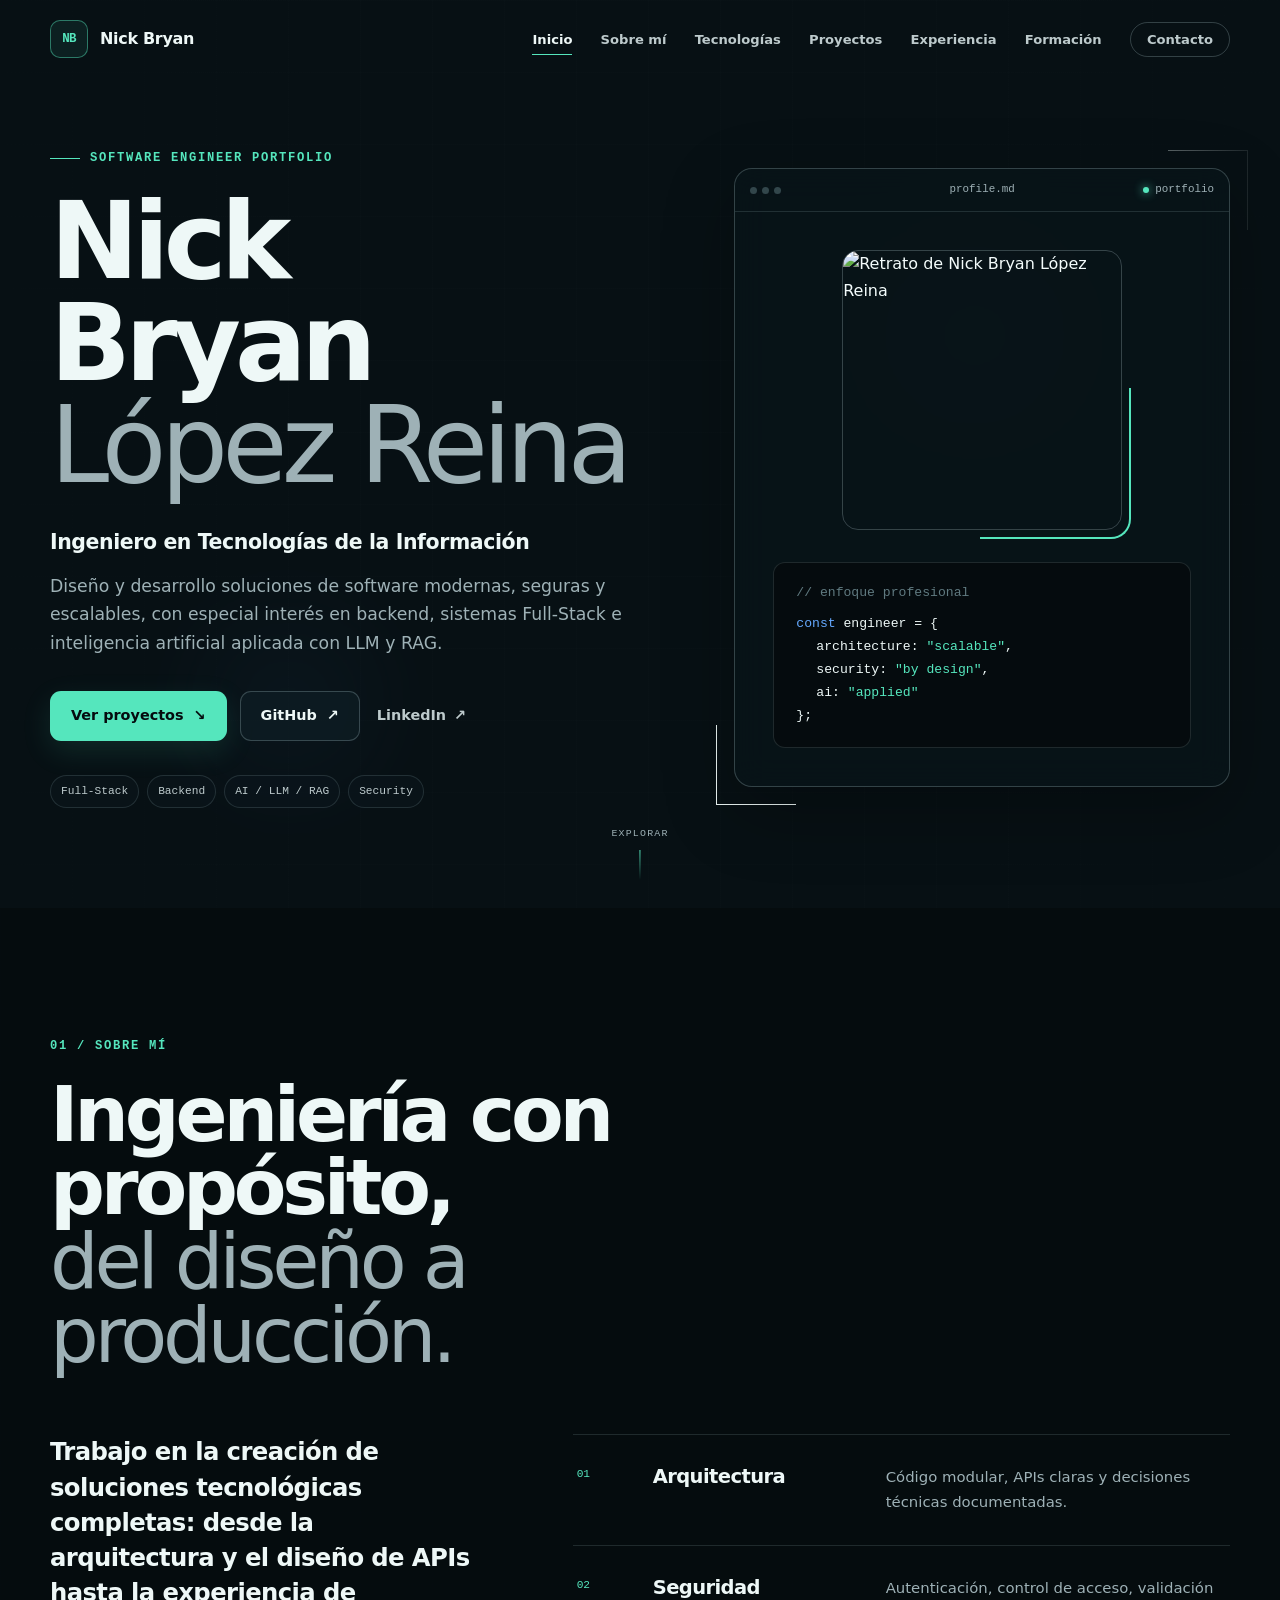
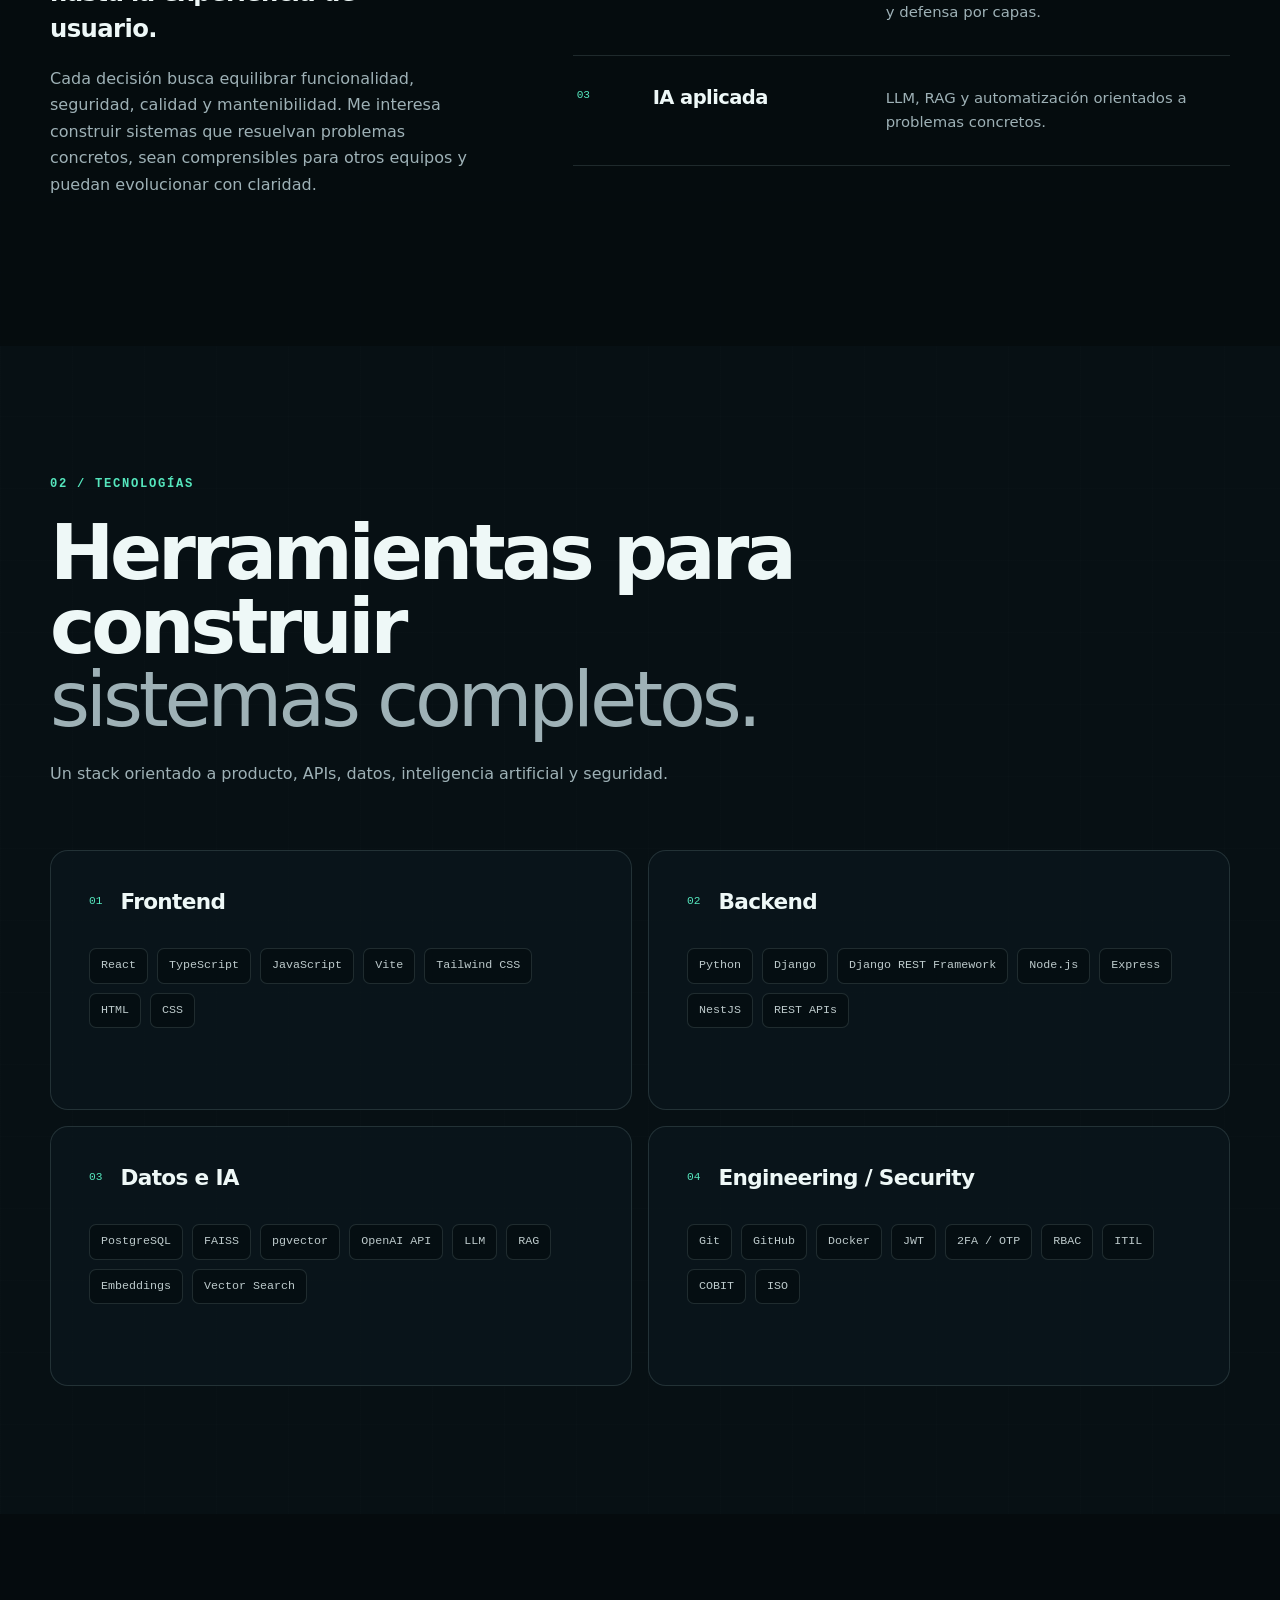
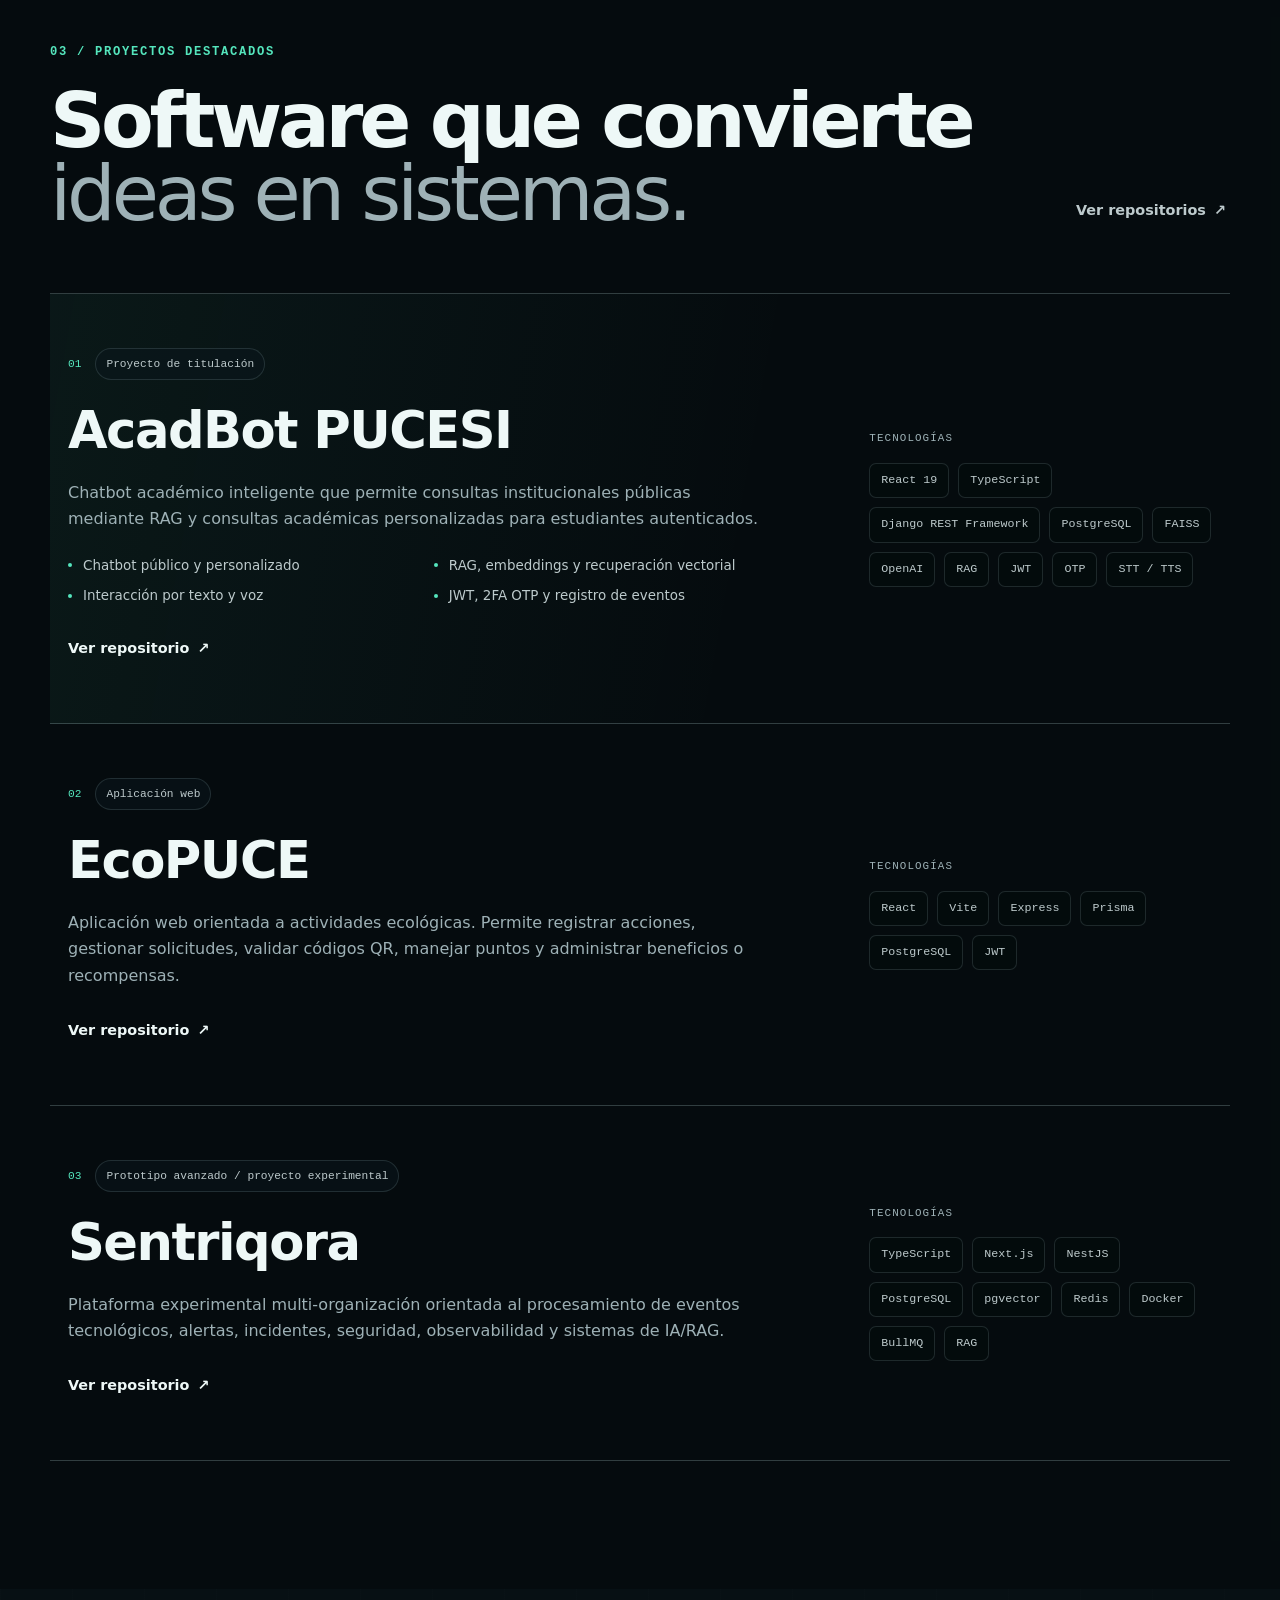
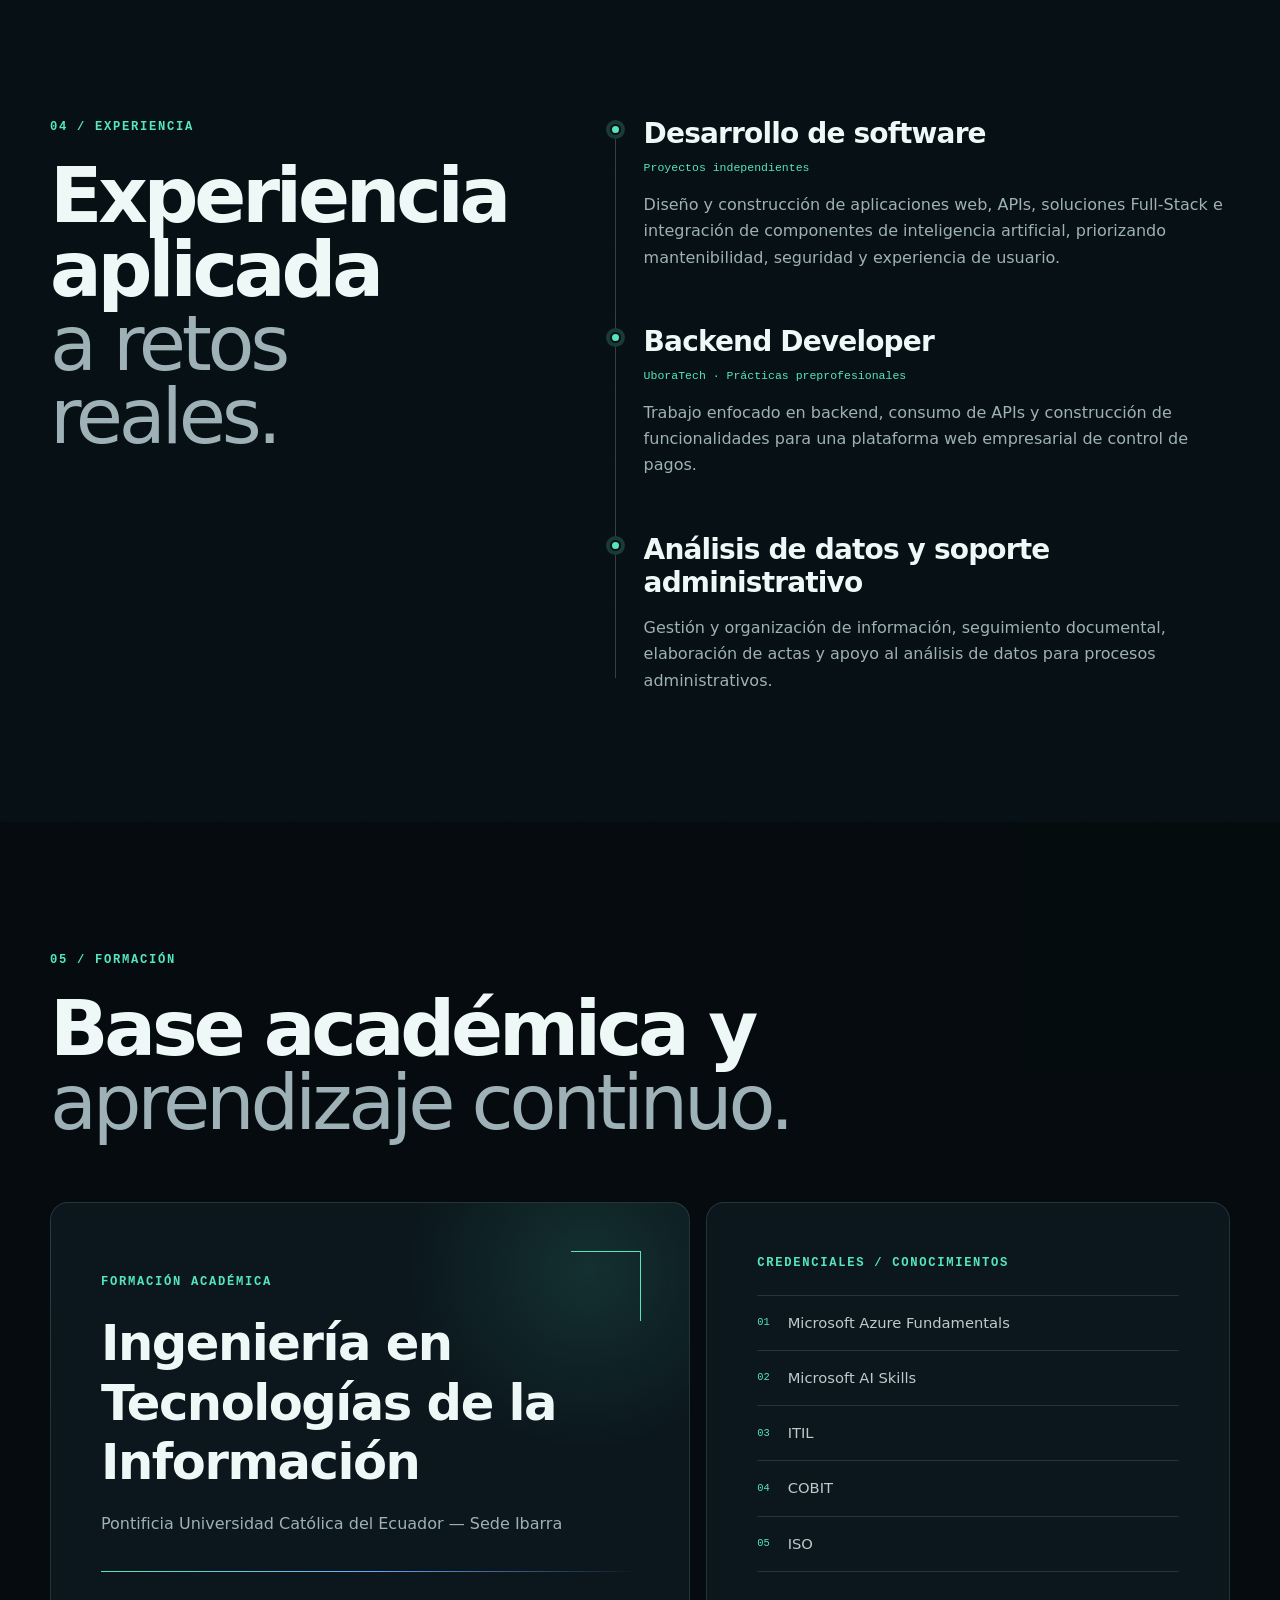
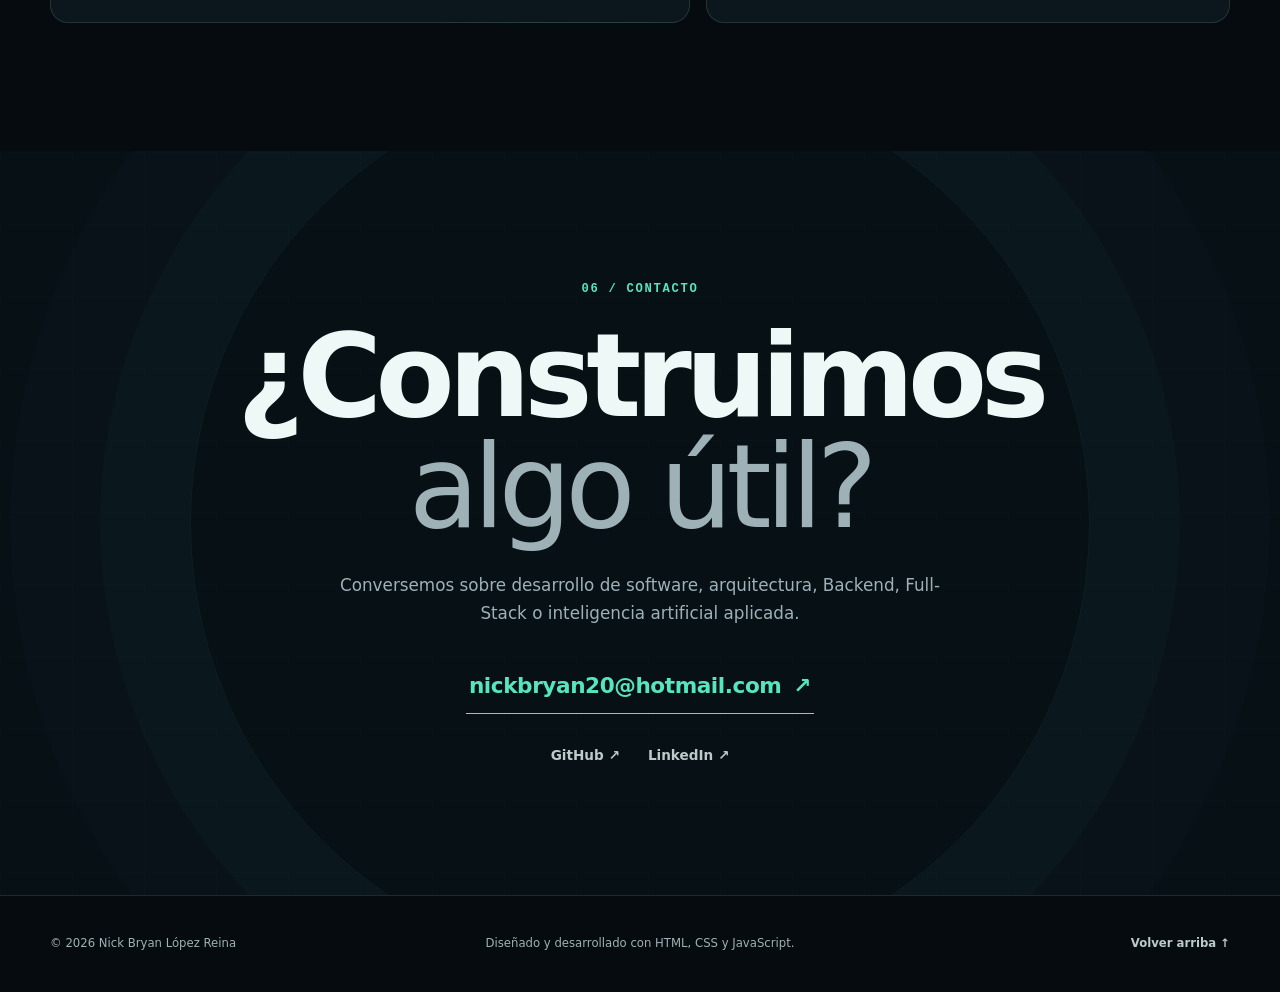
==== index.html @ c2ffba0f "Build professional portfolio" ====
<!doctype html>
<html lang="es" class="no-js">
  <head>
    <meta charset="UTF-8">
    <meta name="viewport" content="width=device-width, initial-scale=1.0">

    <title>Nick Bryan López Reina | Ingeniero en Tecnologías de la Información</title>
    <meta name="description" content="Portafolio de Nick Bryan López Reina, ingeniero en Tecnologías de la Información especializado en desarrollo de software Backend y Full-Stack, inteligencia artificial, LLM y RAG.">
    <meta name="author" content="Nick Bryan López Reina">
    <meta name="robots" content="index, follow">
    <meta name="theme-color" content="#071014">
    <link rel="canonical" href="https://nickbryan20.github.io/">
    <link rel="icon" href="favicon.svg" type="image/svg+xml">

    <meta property="og:title" content="Nick Bryan López Reina | Ingeniero en Tecnologías de la Información">
    <meta property="og:description" content="Software moderno, seguro y escalable: Backend, Full-Stack e inteligencia artificial aplicada con LLM y RAG.">
    <meta property="og:type" content="profile">
    <meta property="og:url" content="https://nickbryan20.github.io/">
    <meta property="og:image" content="https://avatars.githubusercontent.com/u/84531054?v=4">
    <meta property="og:image:alt" content="Retrato de Nick Bryan López Reina">
    <meta property="og:locale" content="es_EC">

    <meta name="twitter:card" content="summary">
    <meta name="twitter:title" content="Nick Bryan López Reina | Ingeniero en TI">
    <meta name="twitter:description" content="Backend, Full-Stack e inteligencia artificial aplicada con LLM y RAG.">
    <meta name="twitter:image" content="https://avatars.githubusercontent.com/u/84531054?v=4">
    <meta name="twitter:image:alt" content="Retrato de Nick Bryan López Reina">

    <script type="application/ld+json">
      {
        "@context": "https://schema.org",
        "@graph": [
          {
            "@type": "ProfilePage",
            "@id": "https://nickbryan20.github.io/#profilepage",
            "url": "https://nickbryan20.github.io/",
            "name": "Nick Bryan López Reina | Ingeniero en Tecnologías de la Información",
            "mainEntity": { "@id": "https://nickbryan20.github.io/#person" }
          },
          {
            "@type": "Person",
            "@id": "https://nickbryan20.github.io/#person",
            "name": "Nick Bryan López Reina",
            "jobTitle": "Ingeniero en Tecnologías de la Información",
            "url": "https://nickbryan20.github.io/",
            "image": "https://avatars.githubusercontent.com/u/84531054?v=4",
            "email": "mailto:nickbryan20@hotmail.com",
            "sameAs": [
              "https://github.com/NickBryan20",
              "https://www.linkedin.com/in/nick-bryan-lopez-reina/"
            ],
            "knowsAbout": [
              "Software Engineering",
              "Backend Development",
              "Full-Stack Development",
              "Artificial Intelligence",
              "LLM",
              "RAG",
              "Cybersecurity",
              "PostgreSQL",
              "React",
              "TypeScript",
              "Django"
            ]
          }
        ]
      }
    </script>

    <link rel="stylesheet" href="styles.css">
    <script src="script.js" defer></script>
  </head>
  <body>
    <a class="skip-link" href="#contenido">Saltar al contenido</a>

    <header class="site-header" data-header>
      <div class="container nav-shell">
        <a class="brand" href="#inicio" aria-label="Ir al inicio">
          <span class="brand-mark" aria-hidden="true">NB</span>
          <span class="brand-name">Nick Bryan</span>
        </a>

        <button class="nav-toggle" type="button" aria-expanded="false" aria-controls="primary-nav" aria-label="Abrir menú de navegación">
          <span></span>
          <span></span>
          <span></span>
        </button>

        <nav id="primary-nav" class="primary-nav" aria-label="Navegación principal">
          <ul>
            <li><a href="#inicio">Inicio</a></li>
            <li><a href="#sobre-mi">Sobre mí</a></li>
            <li><a href="#tecnologias">Tecnologías</a></li>
            <li><a href="#proyectos">Proyectos</a></li>
            <li><a href="#experiencia">Experiencia</a></li>
            <li><a href="#formacion">Formación</a></li>
            <li><a class="nav-cta" href="#contacto">Contacto</a></li>
          </ul>
        </nav>
      </div>
    </header>

    <main id="contenido">
      <section id="inicio" class="hero section" aria-labelledby="hero-title">
        <div class="hero-glow hero-glow-one" aria-hidden="true"></div>
        <div class="hero-glow hero-glow-two" aria-hidden="true"></div>

        <div class="container hero-grid">
          <div class="hero-copy reveal">
            <p class="eyebrow"><span></span> Software Engineer Portfolio</p>
            <h1 id="hero-title">Nick Bryan<br><span>López Reina</span></h1>
            <p class="hero-role">Ingeniero en Tecnologías de la Información</p>
            <p class="hero-summary">Diseño y desarrollo soluciones de software modernas, seguras y escalables, con especial interés en backend, sistemas Full-Stack e inteligencia artificial aplicada con LLM y RAG.</p>

            <div class="hero-actions" aria-label="Enlaces principales">
              <a class="button button-primary" href="#proyectos">Ver proyectos <span aria-hidden="true">↘</span></a>
              <a class="button button-secondary" href="https://github.com/NickBryan20" target="_blank" rel="noopener noreferrer">GitHub <span aria-hidden="true">↗</span></a>
              <a class="text-link" href="https://www.linkedin.com/in/nick-bryan-lopez-reina/" target="_blank" rel="noopener noreferrer">LinkedIn <span aria-hidden="true">↗</span></a>
            </div>

            <ul class="specialty-list" aria-label="Especialidades">
              <li>Full-Stack</li>
              <li>Backend</li>
              <li>AI / LLM / RAG</li>
              <li>Security</li>
            </ul>
          </div>

          <div class="profile-visual reveal" data-delay="1">
            <div class="profile-card">
              <div class="card-bar">
                <span class="window-dots" aria-hidden="true"><i></i><i></i><i></i></span>
                <span>profile.md</span>
                <span class="card-status"><i aria-hidden="true"></i> portfolio</span>
              </div>
              <div class="profile-card-body">
                <div class="avatar-frame">
                  <img src="https://avatars.githubusercontent.com/u/84531054?v=4" width="280" height="280" alt="Retrato de Nick Bryan López Reina" fetchpriority="high">
                  <span class="avatar-accent" aria-hidden="true"></span>
                </div>
                <div class="profile-meta">
                  <p class="code-comment">// enfoque profesional</p>
                  <p><span class="code-key">const</span> engineer = {</p>
                  <p class="code-indent">architecture: <span class="code-value">"scalable"</span>,</p>
                  <p class="code-indent">security: <span class="code-value">"by design"</span>,</p>
                  <p class="code-indent">ai: <span class="code-value">"applied"</span></p>
                  <p>};</p>
                </div>
              </div>
            </div>
          </div>
        </div>

        <a class="scroll-cue" href="#sobre-mi" aria-label="Continuar a la sección Sobre mí">
          <span>Explorar</span>
          <i aria-hidden="true"></i>
        </a>
      </section>

      <section id="sobre-mi" class="section about" aria-labelledby="about-title">
        <div class="container">
          <div class="section-heading reveal">
            <p class="section-index">01 / Sobre mí</p>
            <h2 id="about-title">Ingeniería con propósito,<br><span>del diseño a producción.</span></h2>
          </div>

          <div class="about-layout">
            <div class="about-copy reveal">
              <p class="lead">Trabajo en la creación de soluciones tecnológicas completas: desde la arquitectura y el diseño de APIs hasta la experiencia de usuario.</p>
              <p>Cada decisión busca equilibrar funcionalidad, seguridad, calidad y mantenibilidad. Me interesa construir sistemas que resuelvan problemas concretos, sean comprensibles para otros equipos y puedan evolucionar con claridad.</p>
            </div>

            <div class="principles" aria-label="Principios de trabajo">
              <article class="principle-card reveal">
                <span class="principle-number">01</span>
                <h3>Arquitectura</h3>
                <p>Código modular, APIs claras y decisiones técnicas documentadas.</p>
              </article>
              <article class="principle-card reveal" data-delay="1">
                <span class="principle-number">02</span>
                <h3>Seguridad</h3>
                <p>Autenticación, control de acceso, validación y defensa por capas.</p>
              </article>
              <article class="principle-card reveal" data-delay="2">
                <span class="principle-number">03</span>
                <h3>IA aplicada</h3>
                <p>LLM, RAG y automatización orientados a problemas concretos.</p>
              </article>
            </div>
          </div>
        </div>
      </section>

      <section id="tecnologias" class="section technologies" aria-labelledby="technologies-title">
        <div class="container">
          <div class="section-heading reveal">
            <p class="section-index">02 / Tecnologías</p>
            <h2 id="technologies-title">Herramientas para construir<br><span>sistemas completos.</span></h2>
            <p>Un stack orientado a producto, APIs, datos, inteligencia artificial y seguridad.</p>
          </div>

          <div class="stack-grid">
            <article class="stack-card reveal">
              <div class="stack-card-title"><span>01</span><h3>Frontend</h3></div>
              <ul class="tag-list">
                <li>React</li><li>TypeScript</li><li>JavaScript</li><li>Vite</li><li>Tailwind CSS</li><li>HTML</li><li>CSS</li>
              </ul>
            </article>
            <article class="stack-card reveal" data-delay="1">
              <div class="stack-card-title"><span>02</span><h3>Backend</h3></div>
              <ul class="tag-list">
                <li>Python</li><li>Django</li><li>Django REST Framework</li><li>Node.js</li><li>Express</li><li>NestJS</li><li>REST APIs</li>
              </ul>
            </article>
            <article class="stack-card reveal">
              <div class="stack-card-title"><span>03</span><h3>Datos e IA</h3></div>
              <ul class="tag-list">
                <li>PostgreSQL</li><li>FAISS</li><li>pgvector</li><li>OpenAI API</li><li>LLM</li><li>RAG</li><li>Embeddings</li><li>Vector Search</li>
              </ul>
            </article>
            <article class="stack-card reveal" data-delay="1">
              <div class="stack-card-title"><span>04</span><h3>Engineering / Security</h3></div>
              <ul class="tag-list">
                <li>Git</li><li>GitHub</li><li>Docker</li><li>JWT</li><li>2FA / OTP</li><li>RBAC</li><li>ITIL</li><li>COBIT</li><li>ISO</li>
              </ul>
            </article>
          </div>
        </div>
      </section>

      <section id="proyectos" class="section projects" aria-labelledby="projects-title">
        <div class="container">
          <div class="section-heading section-heading-row reveal">
            <div>
              <p class="section-index">03 / Proyectos destacados</p>
              <h2 id="projects-title">Software que convierte<br><span>ideas en sistemas.</span></h2>
            </div>
            <a class="text-link" href="https://github.com/NickBryan20?tab=repositories" target="_blank" rel="noopener noreferrer">Ver repositorios <span aria-hidden="true">↗</span></a>
          </div>

          <div class="project-list">
            <article class="project-card project-featured reveal">
              <div class="project-main">
                <div class="project-topline">
                  <span class="project-number">01</span>
                  <span class="project-kind">Proyecto de titulación</span>
                </div>
                <h3>AcadBot PUCESI</h3>
                <p>Chatbot académico inteligente que permite consultas institucionales públicas mediante RAG y consultas académicas personalizadas para estudiantes autenticados.</p>
                <ul class="feature-list">
                  <li>Chatbot público y personalizado</li>
                  <li>RAG, embeddings y recuperación vectorial</li>
                  <li>Interacción por texto y voz</li>
                  <li>JWT, 2FA OTP y registro de eventos</li>
                </ul>
                <a class="project-link" href="https://github.com/NickBryan20/chatbot-academico-personalizado-para-consultas-estudiantiales" target="_blank" rel="noopener noreferrer" aria-label="Ver repositorio de AcadBot PUCESI">Ver repositorio <span aria-hidden="true">↗</span></a>
              </div>
              <div class="project-tech">
                <p>Tecnologías</p>
                <ul class="tag-list">
                  <li>React 19</li><li>TypeScript</li><li>Django REST Framework</li><li>PostgreSQL</li><li>FAISS</li><li>OpenAI</li><li>RAG</li><li>JWT</li><li>OTP</li><li>STT / TTS</li>
                </ul>
              </div>
            </article>

            <article class="project-card reveal">
              <div class="project-main">
                <div class="project-topline">
                  <span class="project-number">02</span>
                  <span class="project-kind">Aplicación web</span>
                </div>
                <h3>EcoPUCE</h3>
                <p>Aplicación web orientada a actividades ecológicas. Permite registrar acciones, gestionar solicitudes, validar códigos QR, manejar puntos y administrar beneficios o recompensas.</p>
                <a class="project-link" href="https://github.com/NickBryan20/web-action-ecological" target="_blank" rel="noopener noreferrer" aria-label="Ver repositorio de EcoPUCE">Ver repositorio <span aria-hidden="true">↗</span></a>
              </div>
              <div class="project-tech">
                <p>Tecnologías</p>
                <ul class="tag-list">
                  <li>React</li><li>Vite</li><li>Express</li><li>Prisma</li><li>PostgreSQL</li><li>JWT</li>
                </ul>
              </div>
            </article>

            <article class="project-card reveal">
              <div class="project-main">
                <div class="project-topline">
                  <span class="project-number">03</span>
                  <span class="project-kind">Prototipo avanzado / proyecto experimental</span>
                </div>
                <h3>Sentriqora</h3>
                <p>Plataforma experimental multi-organización orientada al procesamiento de eventos tecnológicos, alertas, incidentes, seguridad, observabilidad y sistemas de IA/RAG.</p>
                <a class="project-link" href="https://github.com/NickBryan20/Sentriqora" target="_blank" rel="noopener noreferrer" aria-label="Ver repositorio de Sentriqora">Ver repositorio <span aria-hidden="true">↗</span></a>
              </div>
              <div class="project-tech">
                <p>Tecnologías</p>
                <ul class="tag-list">
                  <li>TypeScript</li><li>Next.js</li><li>NestJS</li><li>PostgreSQL</li><li>pgvector</li><li>Redis</li><li>Docker</li><li>BullMQ</li><li>RAG</li>
                </ul>
              </div>
            </article>
          </div>
        </div>
      </section>

      <section id="experiencia" class="section experience" aria-labelledby="experience-title">
        <div class="container experience-layout">
          <div class="section-heading reveal">
            <p class="section-index">04 / Experiencia</p>
            <h2 id="experience-title">Experiencia aplicada<br><span>a retos reales.</span></h2>
          </div>

          <div class="timeline">
            <article class="timeline-item reveal">
              <div class="timeline-marker" aria-hidden="true"></div>
              <div class="timeline-heading">
                <div>
                  <h3>Desarrollo de software</h3>
                  <p>Proyectos independientes</p>
                </div>
              </div>
              <p>Diseño y construcción de aplicaciones web, APIs, soluciones Full-Stack e integración de componentes de inteligencia artificial, priorizando mantenibilidad, seguridad y experiencia de usuario.</p>
            </article>

            <article class="timeline-item reveal">
              <div class="timeline-marker" aria-hidden="true"></div>
              <div class="timeline-heading">
                <div>
                  <h3>Backend Developer</h3>
                  <p>UboraTech · Prácticas preprofesionales</p>
                </div>
              </div>
              <p>Trabajo enfocado en backend, consumo de APIs y construcción de funcionalidades para una plataforma web empresarial de control de pagos.</p>
            </article>

            <article class="timeline-item reveal">
              <div class="timeline-marker" aria-hidden="true"></div>
              <div class="timeline-heading">
                <div>
                  <h3>Análisis de datos y soporte administrativo</h3>
                </div>
              </div>
              <p>Gestión y organización de información, seguimiento documental, elaboración de actas y apoyo al análisis de datos para procesos administrativos.</p>
            </article>
          </div>
        </div>
      </section>

      <section id="formacion" class="section education" aria-labelledby="education-title">
        <div class="container">
          <div class="section-heading reveal">
            <p class="section-index">05 / Formación</p>
            <h2 id="education-title">Base académica y<br><span>aprendizaje continuo.</span></h2>
          </div>

          <div class="education-grid">
            <article class="degree-card reveal">
              <p class="card-label">Formación académica</p>
              <h3>Ingeniería en Tecnologías de la Información</h3>
              <p>Pontificia Universidad Católica del Ecuador — Sede Ibarra</p>
              <span class="degree-line" aria-hidden="true"></span>
            </article>

            <article class="credentials-card reveal" data-delay="1">
              <p class="card-label">Credenciales / Conocimientos</p>
              <ul>
                <li><span>01</span> Microsoft Azure Fundamentals</li>
                <li><span>02</span> Microsoft AI Skills</li>
                <li><span>03</span> ITIL</li>
                <li><span>04</span> COBIT</li>
                <li><span>05</span> ISO</li>
              </ul>
            </article>
          </div>
        </div>
      </section>

      <section id="contacto" class="section contact" aria-labelledby="contact-title">
        <div class="container contact-inner reveal">
          <p class="section-index">06 / Contacto</p>
          <h2 id="contact-title">¿Construimos<br><span>algo útil?</span></h2>
          <p>Conversemos sobre desarrollo de software, arquitectura, Backend, Full-Stack o inteligencia artificial aplicada.</p>
          <a class="contact-email" href="mailto:nickbryan20@hotmail.com">nickbryan20@hotmail.com <span aria-hidden="true">↗</span></a>
          <div class="contact-links">
            <a href="https://github.com/NickBryan20" target="_blank" rel="noopener noreferrer">GitHub <span aria-hidden="true">↗</span></a>
            <a href="https://www.linkedin.com/in/nick-bryan-lopez-reina/" target="_blank" rel="noopener noreferrer">LinkedIn <span aria-hidden="true">↗</span></a>
          </div>
        </div>
      </section>
    </main>

    <footer class="site-footer">
      <div class="container footer-inner">
        <p>© <span data-year>2026</span> Nick Bryan López Reina</p>
        <p>Diseñado y desarrollado con HTML, CSS y JavaScript.</p>
        <a href="#inicio">Volver arriba <span aria-hidden="true">↑</span></a>
      </div>
    </footer>
  </body>
</html>
---- styles.css ----
:root {
  color-scheme: dark;
  --bg: #071014;
  --bg-deep: #050b0e;
  --surface: #0b171d;
  --surface-raised: #0f1e25;
  --surface-soft: #102229;
  --text: #eef8f7;
  --muted: #9eb1b6;
  --muted-strong: #bdcacc;
  --line: rgba(190, 222, 224, 0.14);
  --line-strong: rgba(190, 222, 224, 0.24);
  --accent: #55e6bd;
  --accent-dark: #183c35;
  --blue: #65a9ff;
  --header-height: 78px;
  --radius: 18px;
  --radius-sm: 11px;
  --container: 1180px;
  --shadow: 0 24px 70px rgba(0, 0, 0, 0.28);
  --font-sans: Inter, ui-sans-serif, system-ui, -apple-system, BlinkMacSystemFont, "Segoe UI", sans-serif;
  --font-mono: "SFMono-Regular", Consolas, "Liberation Mono", monospace;
}

*,
*::before,
*::after {
  box-sizing: border-box;
}

html {
  scroll-behavior: smooth;
  scroll-padding-top: calc(var(--header-height) + 20px);
}

body {
  margin: 0;
  min-width: 320px;
  overflow-x: hidden;
  background:
    linear-gradient(rgba(7, 16, 20, 0.94), rgba(7, 16, 20, 0.94)),
    linear-gradient(90deg, var(--line) 1px, transparent 1px),
    linear-gradient(var(--line) 1px, transparent 1px);
  background-color: var(--bg);
  background-size: auto, 72px 72px, 72px 72px;
  color: var(--text);
  font-family: var(--font-sans);
  font-size: 16px;
  line-height: 1.65;
  -webkit-font-smoothing: antialiased;
}

body.nav-open {
  overflow: hidden;
}

img {
  display: block;
  max-width: 100%;
}

a {
  color: inherit;
  text-decoration: none;
}

button,
a {
  -webkit-tap-highlight-color: transparent;
}

button {
  font: inherit;
}

:focus-visible {
  outline: 3px solid var(--accent);
  outline-offset: 4px;
}

::selection {
  background: var(--accent);
  color: var(--bg-deep);
}

.skip-link {
  position: fixed;
  z-index: 1000;
  top: 14px;
  left: 14px;
  padding: 0.7rem 1rem;
  transform: translateY(-160%);
  border-radius: 8px;
  background: var(--accent);
  color: var(--bg-deep);
  font-weight: 800;
  transition: transform 180ms ease;
}

.skip-link:focus {
  transform: translateY(0);
}

.container {
  width: min(calc(100% - 48px), var(--container));
  margin-inline: auto;
}

.section {
  position: relative;
  padding: 128px 0;
}

.site-header {
  position: fixed;
  z-index: 100;
  inset: 0 0 auto;
  height: var(--header-height);
  border-bottom: 1px solid transparent;
  transition: background-color 200ms ease, border-color 200ms ease, backdrop-filter 200ms ease;
}

.site-header.is-scrolled {
  border-color: var(--line);
  background: rgba(5, 11, 14, 0.84);
  box-shadow: 0 8px 32px rgba(0, 0, 0, 0.18);
  backdrop-filter: blur(16px);
}

.nav-shell {
  display: flex;
  align-items: center;
  justify-content: space-between;
  min-height: var(--header-height);
}

.brand {
  display: inline-flex;
  align-items: center;
  gap: 12px;
  font-weight: 750;
  letter-spacing: -0.02em;
}

.brand-mark {
  display: grid;
  width: 38px;
  height: 38px;
  place-items: center;
  border: 1px solid rgba(85, 230, 189, 0.45);
  border-radius: 10px;
  background: rgba(85, 230, 189, 0.08);
  color: var(--accent);
  font-family: var(--font-mono);
  font-size: 0.78rem;
  letter-spacing: -0.06em;
}

.primary-nav ul {
  display: flex;
  align-items: center;
  gap: clamp(16px, 2.2vw, 30px);
  margin: 0;
  padding: 0;
  list-style: none;
}

.primary-nav a {
  position: relative;
  color: var(--muted-strong);
  font-size: 0.82rem;
  font-weight: 650;
  transition: color 180ms ease;
}

.primary-nav a:not(.nav-cta)::after {
  position: absolute;
  right: 0;
  bottom: -8px;
  left: 0;
  height: 1px;
  transform: scaleX(0);
  transform-origin: right;
  background: var(--accent);
  content: "";
  transition: transform 180ms ease;
}

.primary-nav a:hover,
.primary-nav a.is-active {
  color: var(--text);
}

.primary-nav a:hover::after,
.primary-nav a.is-active::after {
  transform: scaleX(1);
  transform-origin: left;
}

.primary-nav .nav-cta {
  padding: 9px 16px;
  border: 1px solid var(--line-strong);
  border-radius: 999px;
}

.primary-nav .nav-cta:hover {
  border-color: var(--accent);
  color: var(--accent);
}

.nav-toggle {
  display: none;
  width: 44px;
  height: 44px;
  padding: 10px;
  border: 1px solid var(--line-strong);
  border-radius: 10px;
  background: var(--surface);
  cursor: pointer;
}

.nav-toggle span {
  display: block;
  width: 100%;
  height: 2px;
  margin: 5px 0;
  border-radius: 2px;
  background: var(--text);
  transition: transform 180ms ease, opacity 180ms ease;
}

.hero {
  display: grid;
  min-height: 100svh;
  align-items: center;
  padding-top: calc(var(--header-height) + 70px);
  padding-bottom: 100px;
  overflow: hidden;
}

.hero::before {
  position: absolute;
  inset: 0;
  background: linear-gradient(90deg, var(--bg) 0%, transparent 25%, transparent 75%, var(--bg) 100%);
  content: "";
  pointer-events: none;
}

.hero-glow {
  position: absolute;
  border-radius: 50%;
  filter: blur(2px);
  opacity: 0.35;
  pointer-events: none;
}

.hero-glow-one {
  top: 16%;
  right: 9%;
  width: 380px;
  height: 380px;
  background: radial-gradient(circle, rgba(85, 230, 189, 0.13), transparent 68%);
}

.hero-glow-two {
  bottom: 5%;
  left: 10%;
  width: 320px;
  height: 320px;
  background: radial-gradient(circle, rgba(101, 169, 255, 0.1), transparent 68%);
}

.hero-grid {
  position: relative;
  display: grid;
  grid-template-columns: minmax(0, 1.08fr) minmax(360px, 0.92fr);
  gap: clamp(56px, 8vw, 110px);
  align-items: center;
}

.eyebrow,
.section-index,
.card-label {
  margin: 0 0 22px;
  color: var(--accent);
  font-family: var(--font-mono);
  font-size: 0.76rem;
  font-weight: 700;
  letter-spacing: 0.14em;
  text-transform: uppercase;
}

.eyebrow {
  display: flex;
  align-items: center;
  gap: 10px;
}

.eyebrow span {
  display: inline-block;
  width: 30px;
  height: 1px;
  background: var(--accent);
}

h1,
h2,
h3,
p {
  overflow-wrap: break-word;
}

h1,
h2 {
  margin: 0;
  font-weight: 770;
  letter-spacing: -0.055em;
  line-height: 0.96;
}

h1 {
  max-width: 770px;
  font-size: clamp(4rem, 8.3vw, 7.2rem);
}

h1 span,
h2 span {
  color: var(--muted);
  font-weight: 450;
}

.hero-role {
  margin: 30px 0 12px;
  color: var(--text);
  font-size: clamp(1.05rem, 1.6vw, 1.28rem);
  font-weight: 700;
  letter-spacing: -0.02em;
}

.hero-summary {
  max-width: 700px;
  margin: 0;
  color: var(--muted);
  font-size: clamp(1rem, 1.35vw, 1.12rem);
}

.hero-actions {
  display: flex;
  flex-wrap: wrap;
  gap: 13px;
  align-items: center;
  margin-top: 34px;
}

.button {
  display: inline-flex;
  min-height: 48px;
  align-items: center;
  justify-content: center;
  gap: 10px;
  padding: 12px 20px;
  border: 1px solid transparent;
  border-radius: var(--radius-sm);
  font-size: 0.9rem;
  font-weight: 800;
  transition: transform 180ms ease, background-color 180ms ease, border-color 180ms ease;
}

.button:hover {
  transform: translateY(-2px);
}

.button-primary {
  background: var(--accent);
  color: var(--bg-deep);
  box-shadow: 0 10px 30px rgba(85, 230, 189, 0.12);
}

.button-primary:hover {
  background: #79efcd;
}

.button-secondary {
  border-color: var(--line-strong);
  background: rgba(15, 30, 37, 0.72);
  color: var(--text);
}

.button-secondary:hover {
  border-color: rgba(85, 230, 189, 0.55);
}

.text-link,
.project-link {
  display: inline-flex;
  align-items: center;
  gap: 8px;
  padding: 8px 4px;
  color: var(--muted-strong);
  font-size: 0.9rem;
  font-weight: 750;
  transition: color 180ms ease;
}

.text-link:hover,
.project-link:hover {
  color: var(--accent);
}

.specialty-list {
  display: flex;
  flex-wrap: wrap;
  gap: 8px;
  margin: 34px 0 0;
  padding: 0;
  list-style: none;
}

.specialty-list li,
.project-kind {
  padding: 6px 10px;
  border: 1px solid var(--line);
  border-radius: 999px;
  background: rgba(11, 23, 29, 0.56);
  color: var(--muted-strong);
  font-family: var(--font-mono);
  font-size: 0.7rem;
}

.profile-visual {
  position: relative;
}

.profile-visual::before,
.profile-visual::after {
  position: absolute;
  z-index: -1;
  width: 80px;
  height: 80px;
  border-color: rgba(85, 230, 189, 0.5);
  content: "";
}

.profile-visual::before {
  top: -18px;
  right: -18px;
  border-top: 1px solid;
  border-right: 1px solid;
}

.profile-visual::after {
  bottom: -18px;
  left: -18px;
  border-bottom: 1px solid;
  border-left: 1px solid;
}

.profile-card {
  overflow: hidden;
  border: 1px solid var(--line-strong);
  border-radius: var(--radius);
  background: rgba(8, 20, 25, 0.88);
  box-shadow: var(--shadow);
  backdrop-filter: blur(16px);
}

.card-bar {
  display: grid;
  grid-template-columns: 1fr auto 1fr;
  align-items: center;
  padding: 12px 15px;
  border-bottom: 1px solid var(--line);
  color: var(--muted);
  font-family: var(--font-mono);
  font-size: 0.68rem;
}

.window-dots {
  display: flex;
  gap: 5px;
}

.window-dots i {
  width: 7px;
  height: 7px;
  border-radius: 50%;
  background: #32464b;
}

.card-status {
  display: inline-flex;
  justify-self: end;
  align-items: center;
  gap: 6px;
}

.card-status i {
  width: 6px;
  height: 6px;
  border-radius: 50%;
  background: var(--accent);
  box-shadow: 0 0 10px var(--accent);
}

.profile-card-body {
  padding: clamp(24px, 4vw, 38px);
}

.avatar-frame {
  position: relative;
  width: min(78%, 280px);
  margin: 0 auto 32px;
}

.avatar-frame img {
  width: 100%;
  border: 1px solid var(--line-strong);
  border-radius: 16px;
  filter: saturate(0.82) contrast(1.04);
}

.avatar-accent {
  position: absolute;
  right: -9px;
  bottom: -9px;
  width: 54%;
  height: 54%;
  border-right: 2px solid var(--accent);
  border-bottom: 2px solid var(--accent);
  border-radius: 0 0 20px;
  pointer-events: none;
}

.profile-meta {
  padding: 19px 22px;
  border: 1px solid var(--line);
  border-radius: 12px;
  background: var(--bg-deep);
  font-family: var(--font-mono);
  font-size: clamp(0.72rem, 1.2vw, 0.82rem);
  line-height: 1.75;
}

.profile-meta p {
  margin: 0;
}

.code-comment {
  margin-bottom: 8px !important;
  color: #607a80;
}

.code-key {
  color: var(--blue);
}

.code-value {
  color: var(--accent);
}

.code-indent {
  padding-left: 20px;
}

.scroll-cue {
  position: absolute;
  bottom: 28px;
  left: 50%;
  display: flex;
  flex-direction: column;
  gap: 7px;
  align-items: center;
  transform: translateX(-50%);
  color: var(--muted);
  font-family: var(--font-mono);
  font-size: 0.62rem;
  letter-spacing: 0.12em;
  text-transform: uppercase;
}

.scroll-cue i {
  width: 1px;
  height: 30px;
  background: linear-gradient(var(--accent), transparent);
}

.about,
.projects,
.education {
  background: rgba(5, 11, 14, 0.84);
}

.section-heading {
  max-width: 780px;
  margin-bottom: 62px;
}

.section-heading h2 {
  font-size: clamp(2.7rem, 6vw, 5rem);
}

.section-heading > p:last-child:not(.section-index) {
  max-width: 620px;
  margin: 24px 0 0;
  color: var(--muted);
}

.section-heading-row {
  display: flex;
  max-width: none;
  align-items: flex-end;
  justify-content: space-between;
  gap: 32px;
}

.about-layout {
  display: grid;
  grid-template-columns: 0.78fr 1.22fr;
  gap: clamp(50px, 8vw, 110px);
  align-items: start;
}

.about-copy {
  position: sticky;
  top: calc(var(--header-height) + 32px);
}

.about-copy p {
  margin: 0 0 20px;
  color: var(--muted);
}

.about-copy .lead {
  color: var(--text);
  font-size: clamp(1.2rem, 2vw, 1.52rem);
  font-weight: 550;
  line-height: 1.45;
  letter-spacing: -0.025em;
}

.principles {
  border-top: 1px solid var(--line);
}

.principle-card {
  display: grid;
  grid-template-columns: 54px 0.62fr 1fr;
  gap: 22px;
  align-items: start;
  padding: 30px 4px;
  border-bottom: 1px solid var(--line);
}

.principle-number,
.stack-card-title > span,
.project-number {
  color: var(--accent);
  font-family: var(--font-mono);
  font-size: 0.7rem;
}

.principle-card h3,
.stack-card h3,
.project-card h3,
.timeline-item h3,
.degree-card h3 {
  margin: 0;
  line-height: 1.2;
  letter-spacing: -0.03em;
}

.principle-card h3 {
  font-size: 1.22rem;
}

.principle-card p {
  margin: 0;
  color: var(--muted);
  font-size: 0.93rem;
}

.stack-grid {
  display: grid;
  grid-template-columns: repeat(2, minmax(0, 1fr));
  gap: 16px;
}

.stack-card {
  min-height: 260px;
  padding: clamp(25px, 4vw, 38px);
  border: 1px solid var(--line);
  border-radius: var(--radius);
  background: rgba(11, 23, 29, 0.78);
  transition: transform 220ms ease, border-color 220ms ease, background-color 220ms ease;
}

.stack-card:hover {
  transform: translateY(-4px);
  border-color: rgba(85, 230, 189, 0.35);
  background: var(--surface);
}

.stack-card-title {
  display: flex;
  gap: 18px;
  align-items: center;
  margin-bottom: 34px;
}

.stack-card h3 {
  font-size: 1.35rem;
}

.tag-list {
  display: flex;
  flex-wrap: wrap;
  gap: 9px;
  margin: 0;
  padding: 0;
  list-style: none;
}

.tag-list li {
  padding: 7px 11px;
  border: 1px solid var(--line);
  border-radius: 7px;
  background: rgba(5, 11, 14, 0.55);
  color: var(--muted-strong);
  font-family: var(--font-mono);
  font-size: 0.73rem;
}

.project-list {
  border-top: 1px solid var(--line-strong);
}

.project-card {
  display: grid;
  grid-template-columns: minmax(0, 1.35fr) minmax(260px, 0.65fr);
  gap: clamp(40px, 7vw, 100px);
  padding: 54px 18px;
  border-bottom: 1px solid var(--line-strong);
  transition: background-color 220ms ease, padding-inline 220ms ease;
}

.project-card:hover {
  padding-inline: 30px;
  background: rgba(15, 30, 37, 0.56);
}

.project-featured {
  background: linear-gradient(100deg, rgba(85, 230, 189, 0.06), transparent 60%);
}

.project-topline {
  display: flex;
  flex-wrap: wrap;
  gap: 14px;
  align-items: center;
  margin-bottom: 20px;
}

.project-card h3 {
  margin-bottom: 18px;
  font-size: clamp(2rem, 4vw, 3.25rem);
}

.project-main > p {
  max-width: 700px;
  margin: 0 0 22px;
  color: var(--muted);
}

.feature-list {
  display: grid;
  grid-template-columns: repeat(2, minmax(0, 1fr));
  gap: 8px 20px;
  margin: 22px 0;
  padding: 0;
  list-style: none;
}

.feature-list li {
  position: relative;
  padding-left: 15px;
  color: var(--muted-strong);
  font-size: 0.84rem;
}

.feature-list li::before {
  position: absolute;
  top: 0.65em;
  left: 0;
  width: 4px;
  height: 4px;
  border-radius: 50%;
  background: var(--accent);
  content: "";
}

.project-link {
  padding-left: 0;
  color: var(--text);
}

.project-tech {
  align-self: center;
}

.project-tech > p {
  margin: 0 0 15px;
  color: var(--muted);
  font-family: var(--font-mono);
  font-size: 0.68rem;
  letter-spacing: 0.1em;
  text-transform: uppercase;
}

.experience-layout {
  display: grid;
  grid-template-columns: 0.76fr 1.24fr;
  gap: clamp(50px, 8vw, 120px);
  align-items: start;
}

.experience-layout .section-heading {
  position: sticky;
  top: calc(var(--header-height) + 32px);
}

.timeline {
  position: relative;
  padding-left: 34px;
}

.timeline::before {
  position: absolute;
  top: 10px;
  bottom: 16px;
  left: 5px;
  width: 1px;
  background: var(--line-strong);
  content: "";
}

.timeline-item {
  position: relative;
  padding: 0 0 54px;
}

.timeline-item:last-child {
  padding-bottom: 0;
}

.timeline-marker {
  position: absolute;
  top: 7px;
  left: -34px;
  width: 11px;
  height: 11px;
  border: 2px solid var(--bg);
  border-radius: 50%;
  background: var(--accent);
  box-shadow: 0 0 0 4px var(--accent-dark);
}

.timeline-heading {
  display: flex;
  gap: 20px;
  align-items: start;
  justify-content: space-between;
  margin-bottom: 15px;
}

.timeline-item h3 {
  font-size: clamp(1.35rem, 2.5vw, 1.75rem);
}

.timeline-heading p {
  margin: 7px 0 0;
  color: var(--accent);
  font-family: var(--font-mono);
  font-size: 0.72rem;
}

.timeline-item > p {
  margin: 0;
  color: var(--muted);
}

.education-grid {
  display: grid;
  grid-template-columns: 1.1fr 0.9fr;
  gap: 16px;
}

.degree-card,
.credentials-card {
  position: relative;
  min-height: 380px;
  overflow: hidden;
  padding: clamp(28px, 5vw, 50px);
  border: 1px solid var(--line);
  border-radius: var(--radius);
  background: var(--surface);
}

.degree-card {
  display: flex;
  flex-direction: column;
  justify-content: flex-end;
  background:
    radial-gradient(circle at 84% 16%, rgba(85, 230, 189, 0.12), transparent 28%),
    var(--surface);
}

.degree-card::before {
  position: absolute;
  top: 48px;
  right: 48px;
  width: 70px;
  height: 70px;
  border-top: 1px solid var(--accent);
  border-right: 1px solid var(--accent);
  content: "";
}

.degree-card h3 {
  max-width: 620px;
  font-size: clamp(2rem, 4vw, 3.1rem);
}

.degree-card > p:not(.card-label) {
  margin: 18px 0 0;
  color: var(--muted);
}

.degree-line {
  width: 100%;
  height: 1px;
  margin-top: 34px;
  background: linear-gradient(90deg, var(--accent), var(--blue), transparent);
}

.credentials-card ul {
  margin: 0;
  padding: 0;
  border-top: 1px solid var(--line);
  list-style: none;
}

.credentials-card li {
  display: flex;
  gap: 18px;
  align-items: center;
  padding: 15px 0;
  border-bottom: 1px solid var(--line);
  color: var(--muted-strong);
  font-size: 0.92rem;
}

.credentials-card li span {
  color: var(--accent);
  font-family: var(--font-mono);
  font-size: 0.65rem;
}

.contact {
  min-height: 660px;
  display: grid;
  align-items: center;
  text-align: center;
  overflow: hidden;
}

.contact::before {
  position: absolute;
  top: 50%;
  left: 50%;
  width: min(900px, 100vw);
  height: min(900px, 100vw);
  transform: translate(-50%, -50%);
  border: 1px solid rgba(85, 230, 189, 0.08);
  border-radius: 50%;
  box-shadow: 0 0 0 90px rgba(85, 230, 189, 0.025), 0 0 0 180px rgba(101, 169, 255, 0.018);
  content: "";
  pointer-events: none;
}

.contact-inner {
  position: relative;
}

.contact h2 {
  font-size: clamp(3.4rem, 9vw, 8rem);
}

.contact-inner > p:not(.section-index) {
  max-width: 610px;
  margin: 30px auto;
  color: var(--muted);
  font-size: 1.05rem;
}

.contact-email {
  display: inline-flex;
  gap: 12px;
  align-items: center;
  padding: 10px 3px;
  border-bottom: 1px solid var(--accent);
  color: var(--accent);
  font-size: clamp(1rem, 2.4vw, 1.35rem);
  font-weight: 760;
  letter-spacing: -0.02em;
}

.contact-links {
  display: flex;
  gap: 28px;
  justify-content: center;
  margin-top: 30px;
}

.contact-links a {
  color: var(--muted-strong);
  font-size: 0.85rem;
  font-weight: 700;
  transition: color 180ms ease;
}

.contact-links a:hover {
  color: var(--text);
}

.site-footer {
  border-top: 1px solid var(--line);
  background: var(--bg-deep);
}

.footer-inner {
  display: grid;
  grid-template-columns: 1fr auto 1fr;
  gap: 24px;
  align-items: center;
  min-height: 96px;
  color: var(--muted);
  font-size: 0.73rem;
}

.footer-inner p {
  margin: 0;
}

.footer-inner p:nth-child(2) {
  text-align: center;
}

.footer-inner a {
  justify-self: end;
  color: var(--muted-strong);
  font-weight: 700;
}

.no-js .reveal,
.reveal.is-visible {
  opacity: 1;
  transform: none;
}

.js .reveal {
  opacity: 0;
  transform: translateY(22px);
  transition: opacity 650ms cubic-bezier(0.2, 0.7, 0.2, 1), transform 650ms cubic-bezier(0.2, 0.7, 0.2, 1);
}

.js .reveal[data-delay="1"] {
  transition-delay: 100ms;
}

.js .reveal[data-delay="2"] {
  transition-delay: 200ms;
}

.js .reveal.is-visible {
  opacity: 1;
  transform: none;
}

@media (max-width: 980px) {
  .primary-nav ul {
    gap: 16px;
  }

  .primary-nav a {
    font-size: 0.75rem;
  }

  .hero-grid {
    grid-template-columns: minmax(0, 1fr) minmax(310px, 0.72fr);
    gap: 48px;
  }

  .about-layout,
  .experience-layout {
    grid-template-columns: 1fr;
  }

  .about-copy,
  .experience-layout .section-heading {
    position: static;
  }

  .about-copy {
    max-width: 720px;
  }

  .education-grid {
    grid-template-columns: 1fr;
  }

  .degree-card,
  .credentials-card {
    min-height: 320px;
  }
}

@media (max-width: 800px) {
  :root {
    --header-height: 70px;
  }

  .container {
    width: min(calc(100% - 36px), var(--container));
  }

  .section {
    padding: 96px 0;
  }

  .nav-toggle {
    position: relative;
    z-index: 2;
    display: block;
  }

  .nav-toggle[aria-expanded="true"] span:nth-child(1) {
    transform: translateY(7px) rotate(45deg);
  }

  .nav-toggle[aria-expanded="true"] span:nth-child(2) {
    opacity: 0;
  }

  .nav-toggle[aria-expanded="true"] span:nth-child(3) {
    transform: translateY(-7px) rotate(-45deg);
  }

  .primary-nav {
    position: fixed;
    inset: 0;
    display: grid;
    visibility: hidden;
    place-items: center;
    transform: translateY(-12px);
    background: rgba(5, 11, 14, 0.98);
    opacity: 0;
    transition: visibility 200ms ease, opacity 200ms ease, transform 200ms ease;
  }

  .primary-nav.is-open {
    visibility: visible;
    transform: translateY(0);
    opacity: 1;
  }

  .primary-nav ul {
    flex-direction: column;
    gap: 20px;
  }

  .primary-nav a {
    font-size: clamp(1.25rem, 5vw, 1.7rem);
  }

  .primary-nav .nav-cta {
    display: inline-block;
    margin-top: 8px;
    padding: 9px 20px;
  }

  .hero {
    display: block;
    min-height: auto;
    padding-top: 132px;
    padding-bottom: 96px;
  }

  .hero-grid {
    grid-template-columns: 1fr;
  }

  .hero-copy {
    max-width: 720px;
  }

  .profile-visual {
    width: min(100%, 520px);
    margin-inline: auto;
  }

  .scroll-cue {
    display: none;
  }

  .stack-grid {
    grid-template-columns: 1fr;
  }

  .stack-card {
    min-height: auto;
  }

  .section-heading-row {
    display: block;
  }

  .section-heading-row .text-link {
    margin-top: 20px;
  }

  .project-card {
    grid-template-columns: 1fr;
    gap: 32px;
    padding: 42px 4px;
  }

  .project-card:hover {
    padding-inline: 12px;
  }

  .project-tech {
    align-self: start;
  }

  .footer-inner {
    grid-template-columns: 1fr;
    gap: 8px;
    padding: 26px 0;
    text-align: center;
  }

  .footer-inner a {
    justify-self: center;
  }
}

@media (max-width: 560px) {
  .container {
    width: min(calc(100% - 28px), var(--container));
  }

  .section {
    padding: 78px 0;
  }

  .brand-name {
    display: none;
  }

  h1 {
    font-size: clamp(3.3rem, 17vw, 5rem);
  }

  .hero-actions {
    align-items: stretch;
  }

  .hero-actions .button {
    flex: 1 1 calc(50% - 8px);
  }

  .hero-actions .text-link {
    flex-basis: 100%;
    justify-content: center;
  }

  .profile-card-body {
    padding: 20px;
  }

  .section-heading {
    margin-bottom: 44px;
  }

  .section-heading h2 {
    font-size: clamp(2.5rem, 13vw, 3.6rem);
  }

  .principle-card {
    grid-template-columns: 38px 1fr;
    gap: 12px;
  }

  .principle-card p {
    grid-column: 2;
  }

  .feature-list {
    grid-template-columns: 1fr;
  }

  .project-kind {
    max-width: 100%;
    border-radius: 8px;
  }

  .education-grid {
    gap: 12px;
  }

  .degree-card,
  .credentials-card {
    min-height: 0;
    padding: 28px 22px;
  }

  .degree-card {
    padding-top: 140px;
  }

  .degree-card::before {
    top: 32px;
    right: 32px;
  }

  .contact {
    min-height: 560px;
  }

  .contact h2 {
    font-size: clamp(3.2rem, 17vw, 5.5rem);
  }

  .contact-email {
    font-size: 0.9rem;
  }
}

@media (prefers-reduced-motion: reduce) {
  html {
    scroll-behavior: auto;
  }

  *,
  *::before,
  *::after {
    scroll-behavior: auto !important;
    transition-duration: 0.01ms !important;
    animation-duration: 0.01ms !important;
    animation-iteration-count: 1 !important;
  }

  .js .reveal {
    opacity: 1;
    transform: none;
  }
}
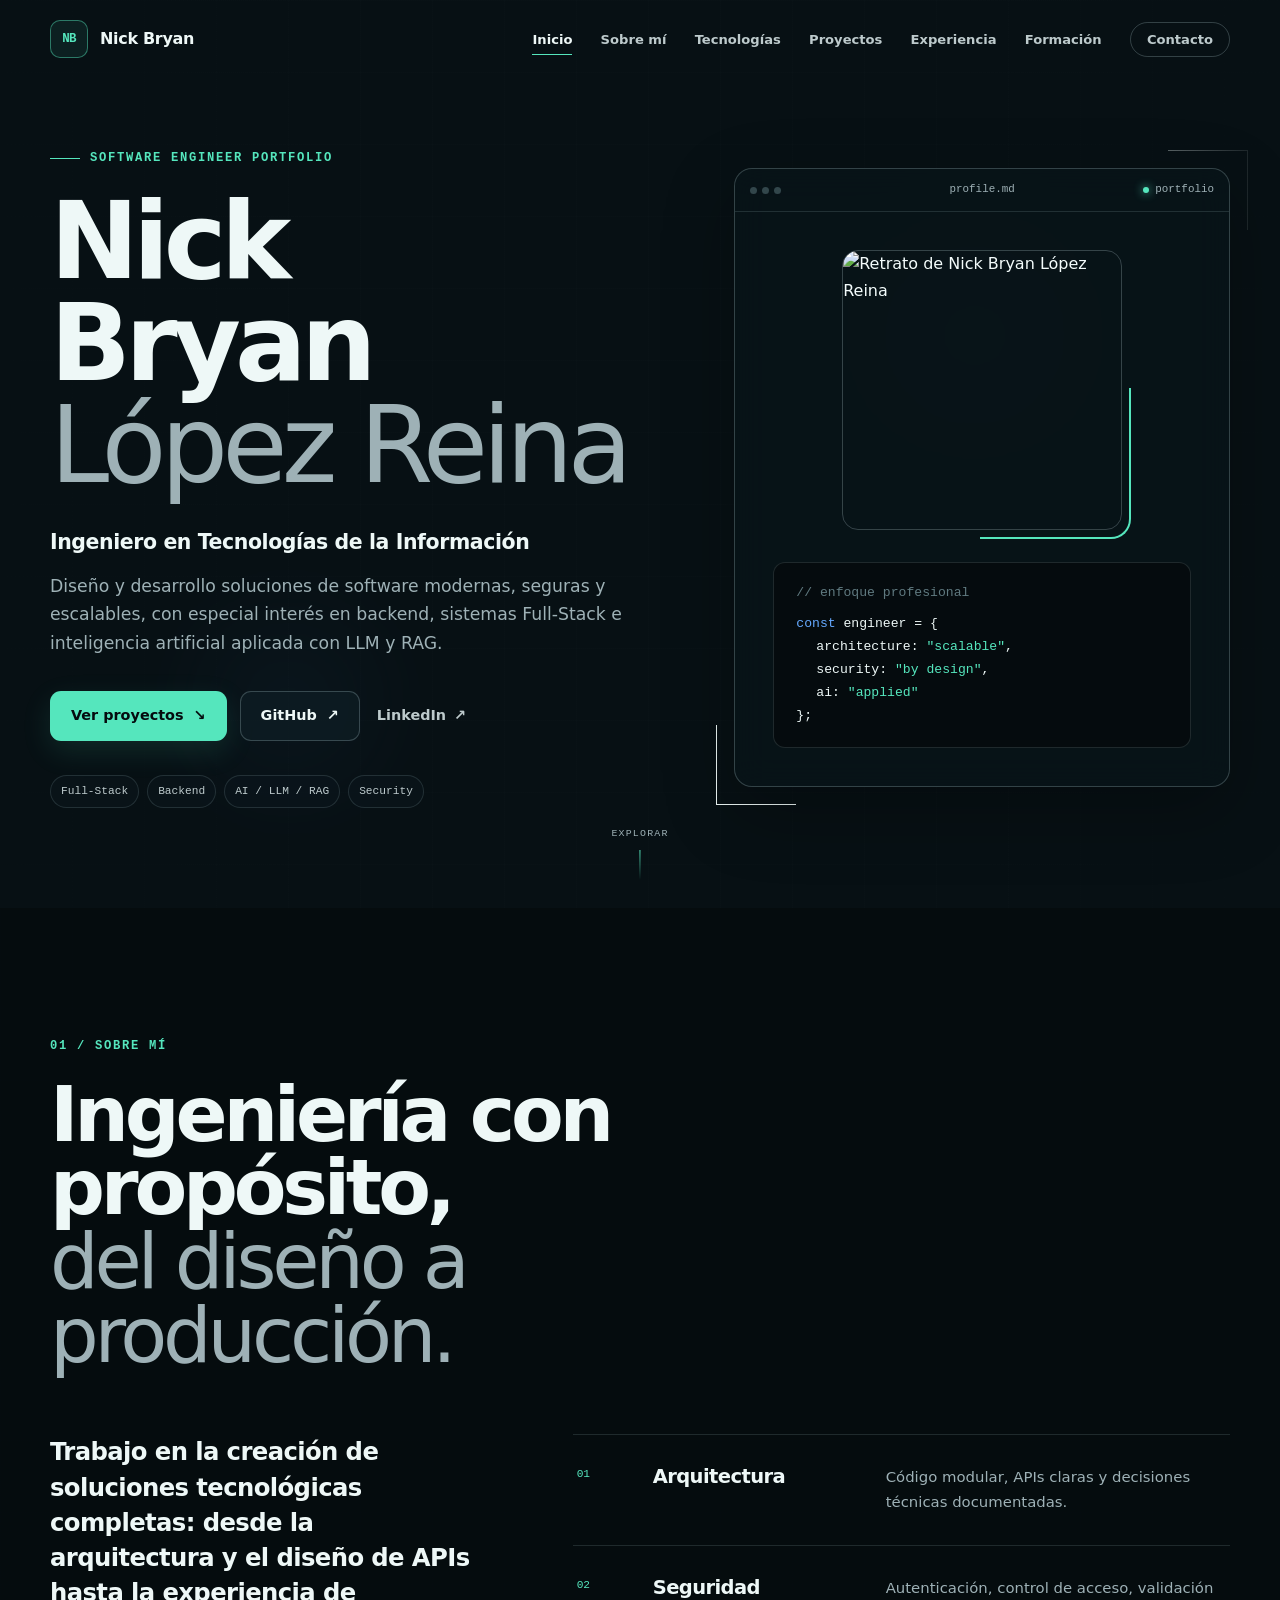
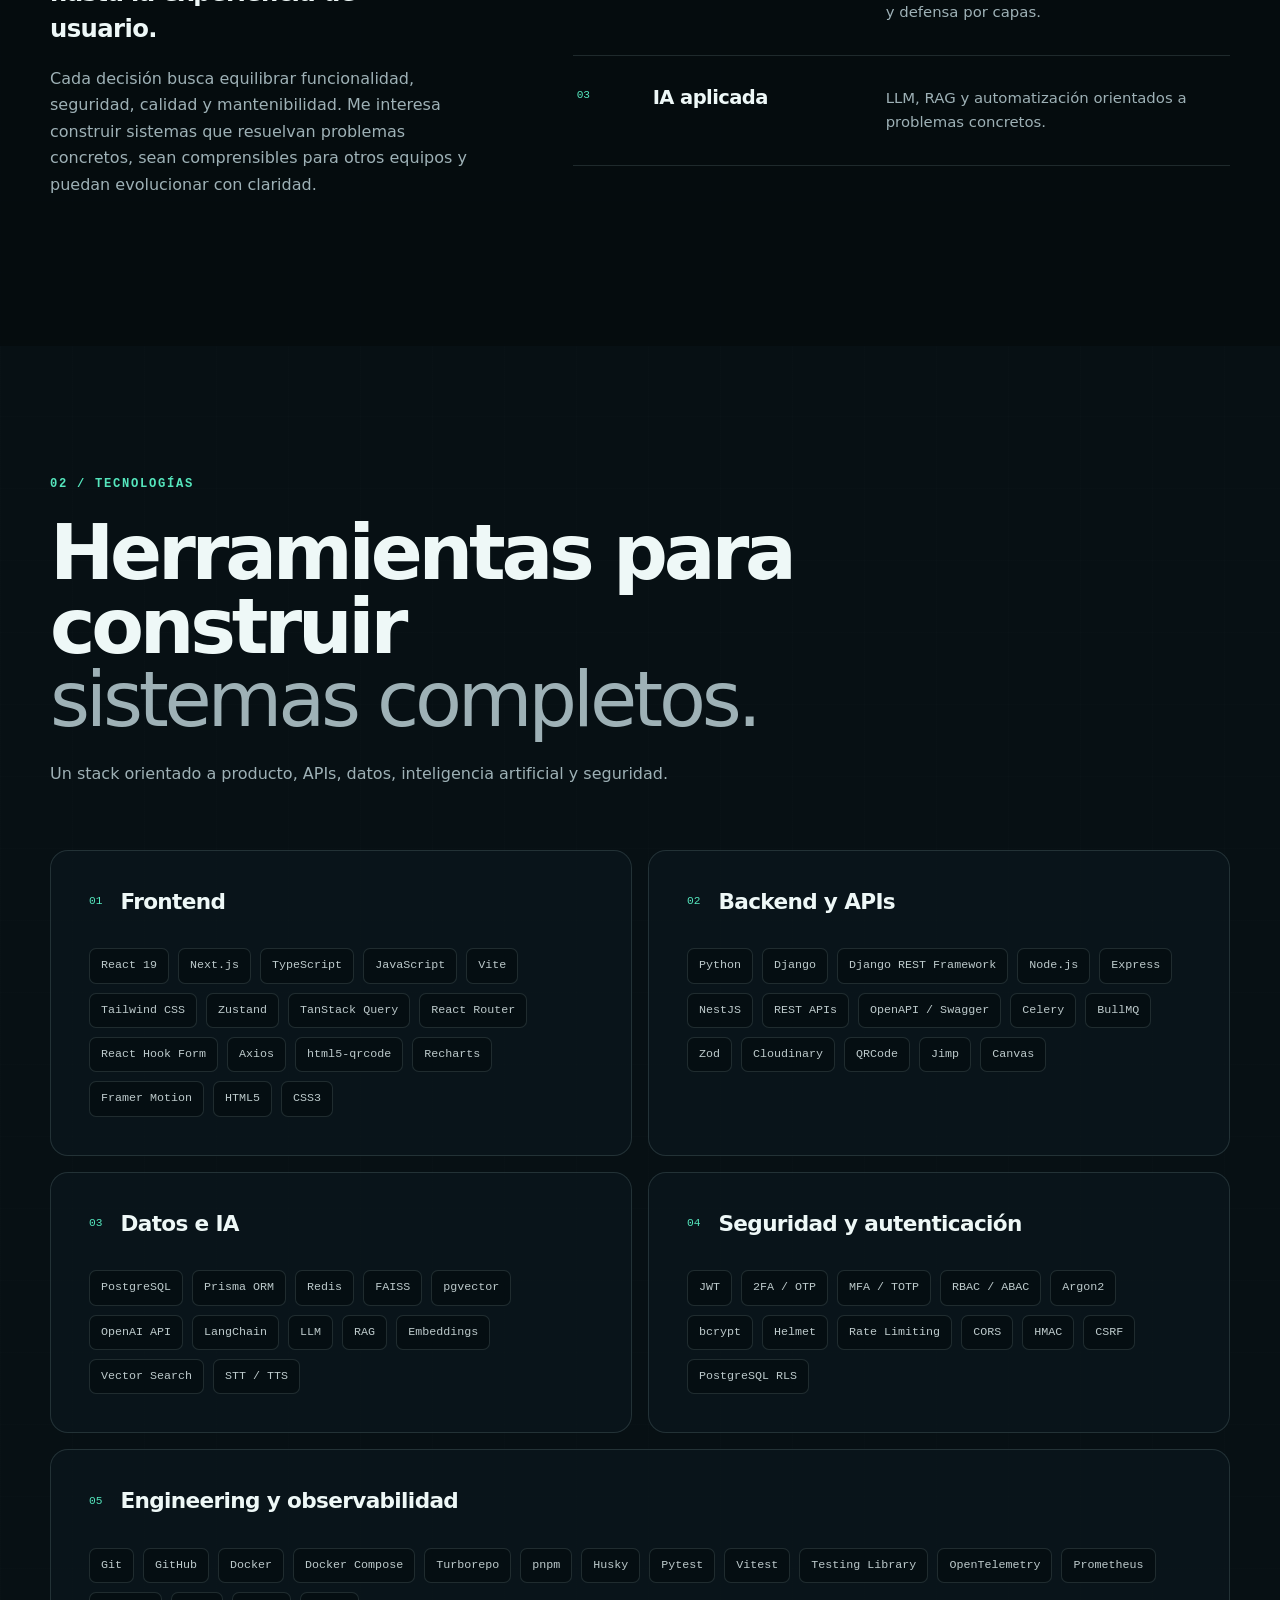
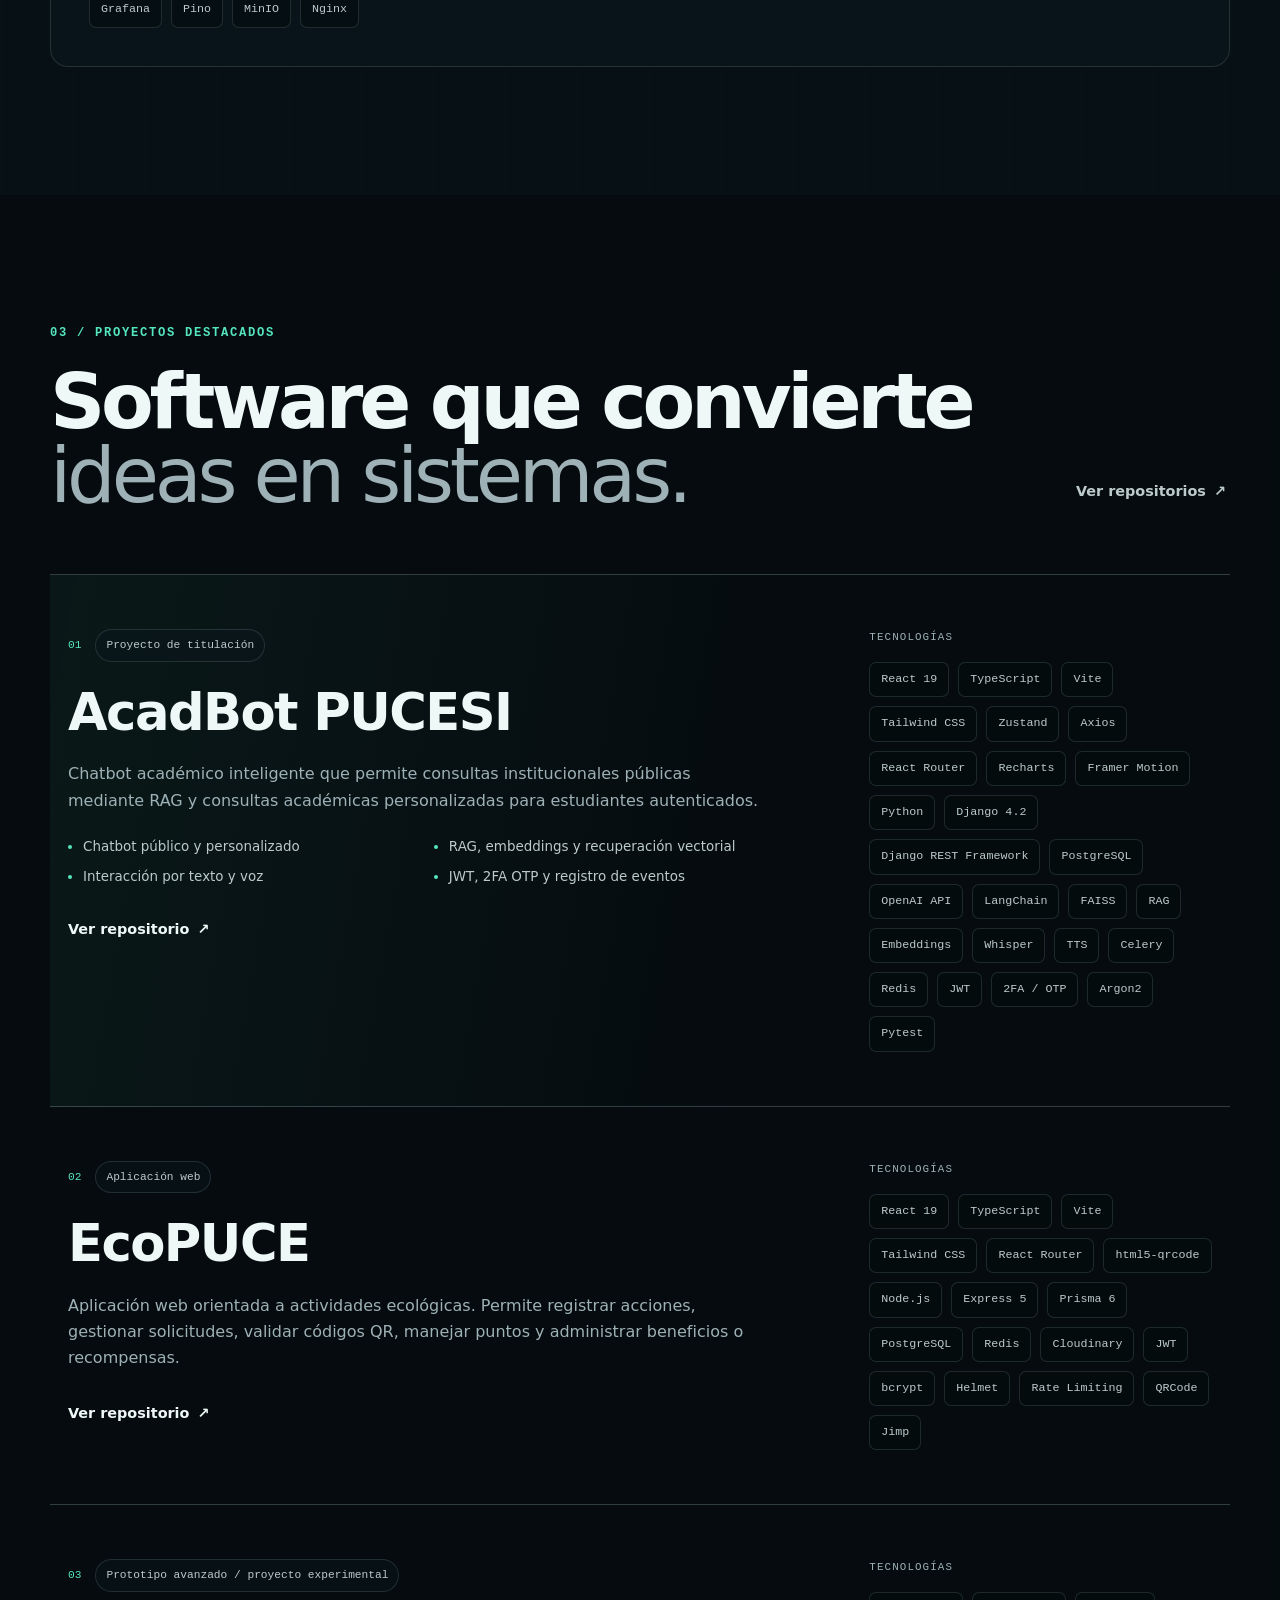
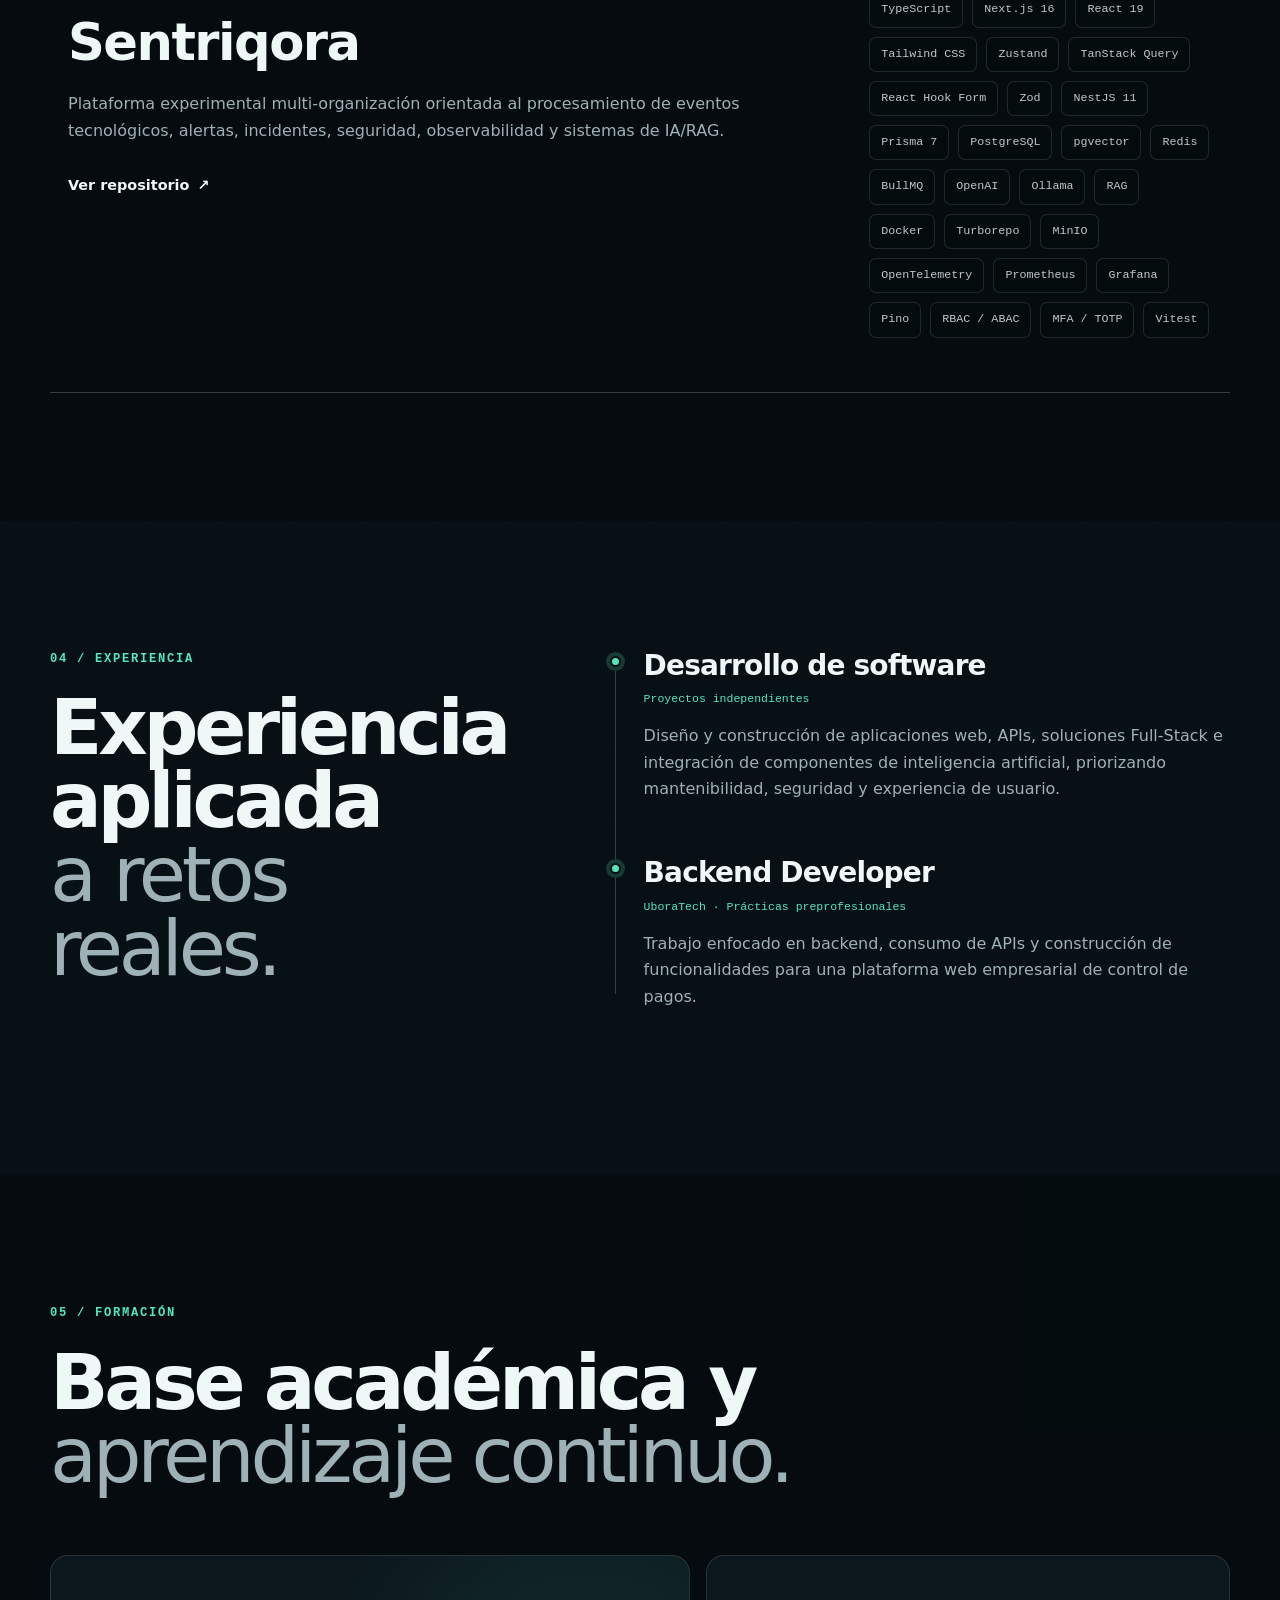
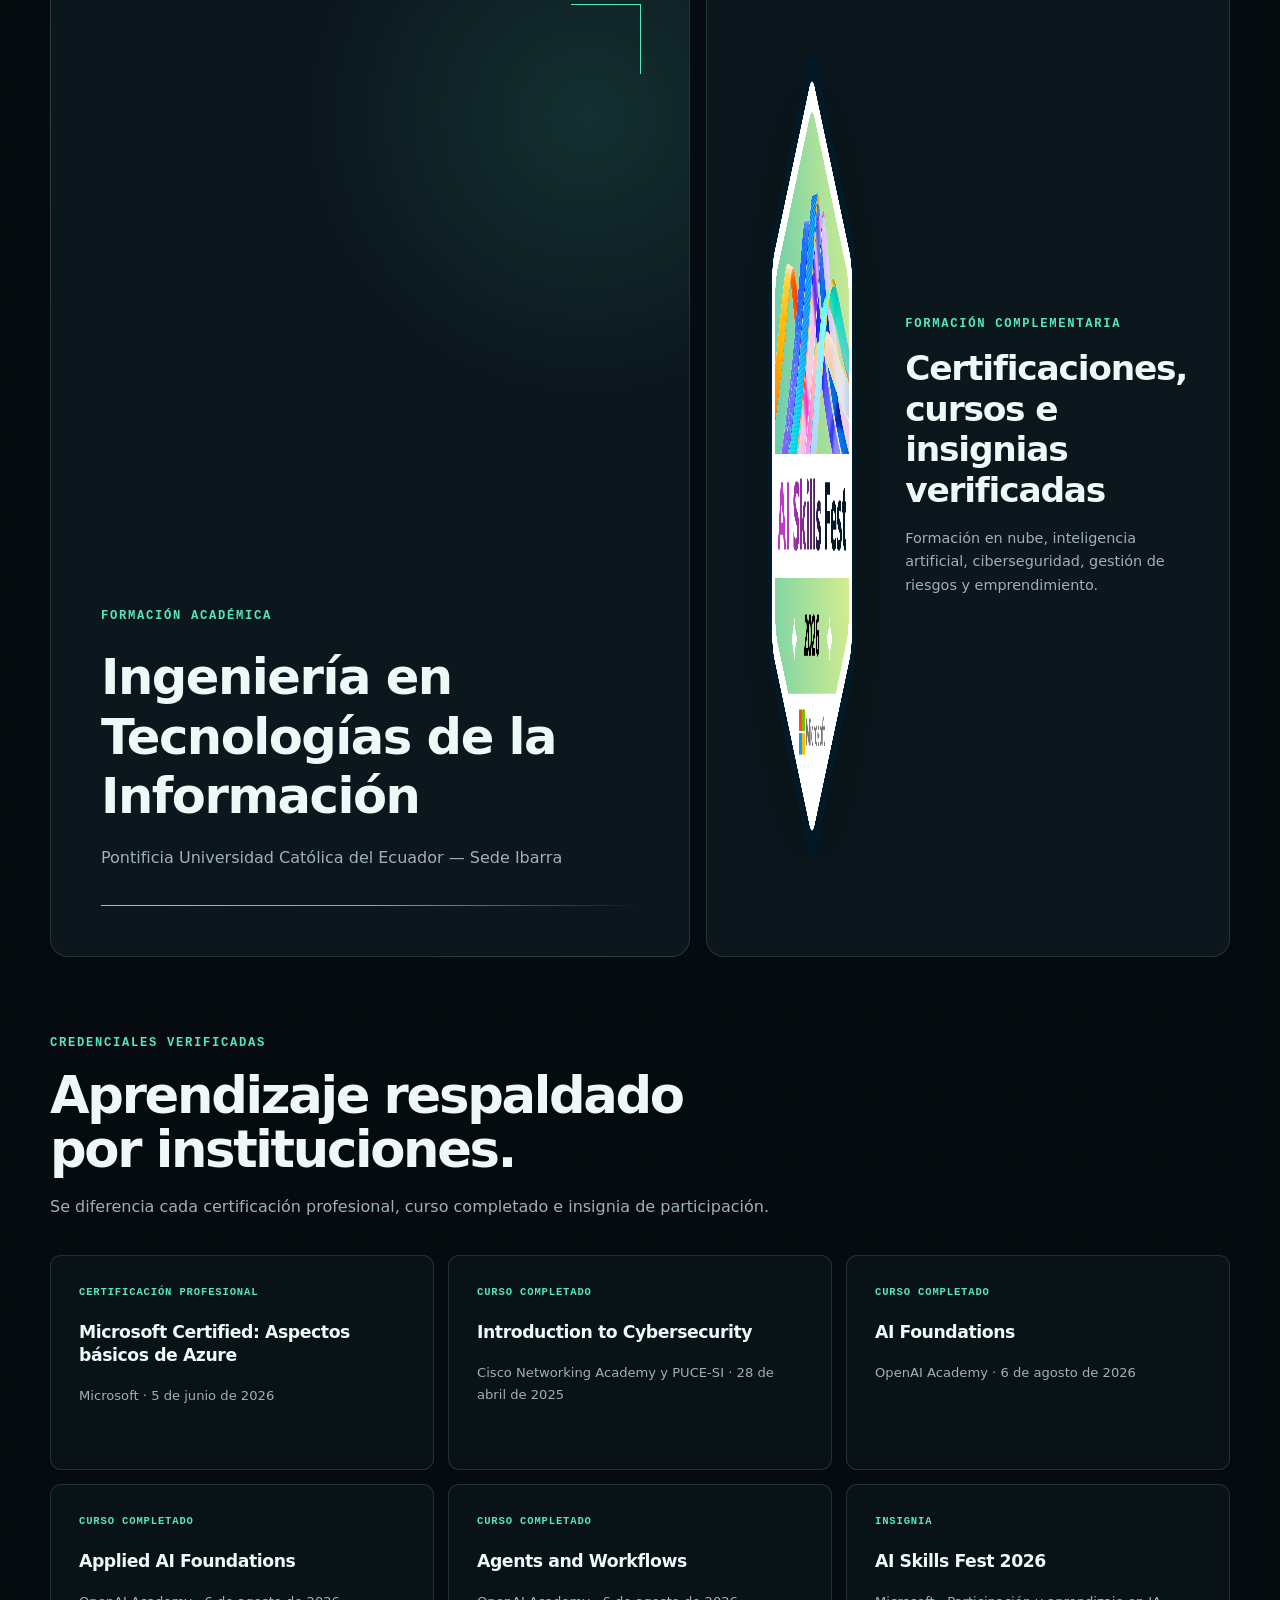
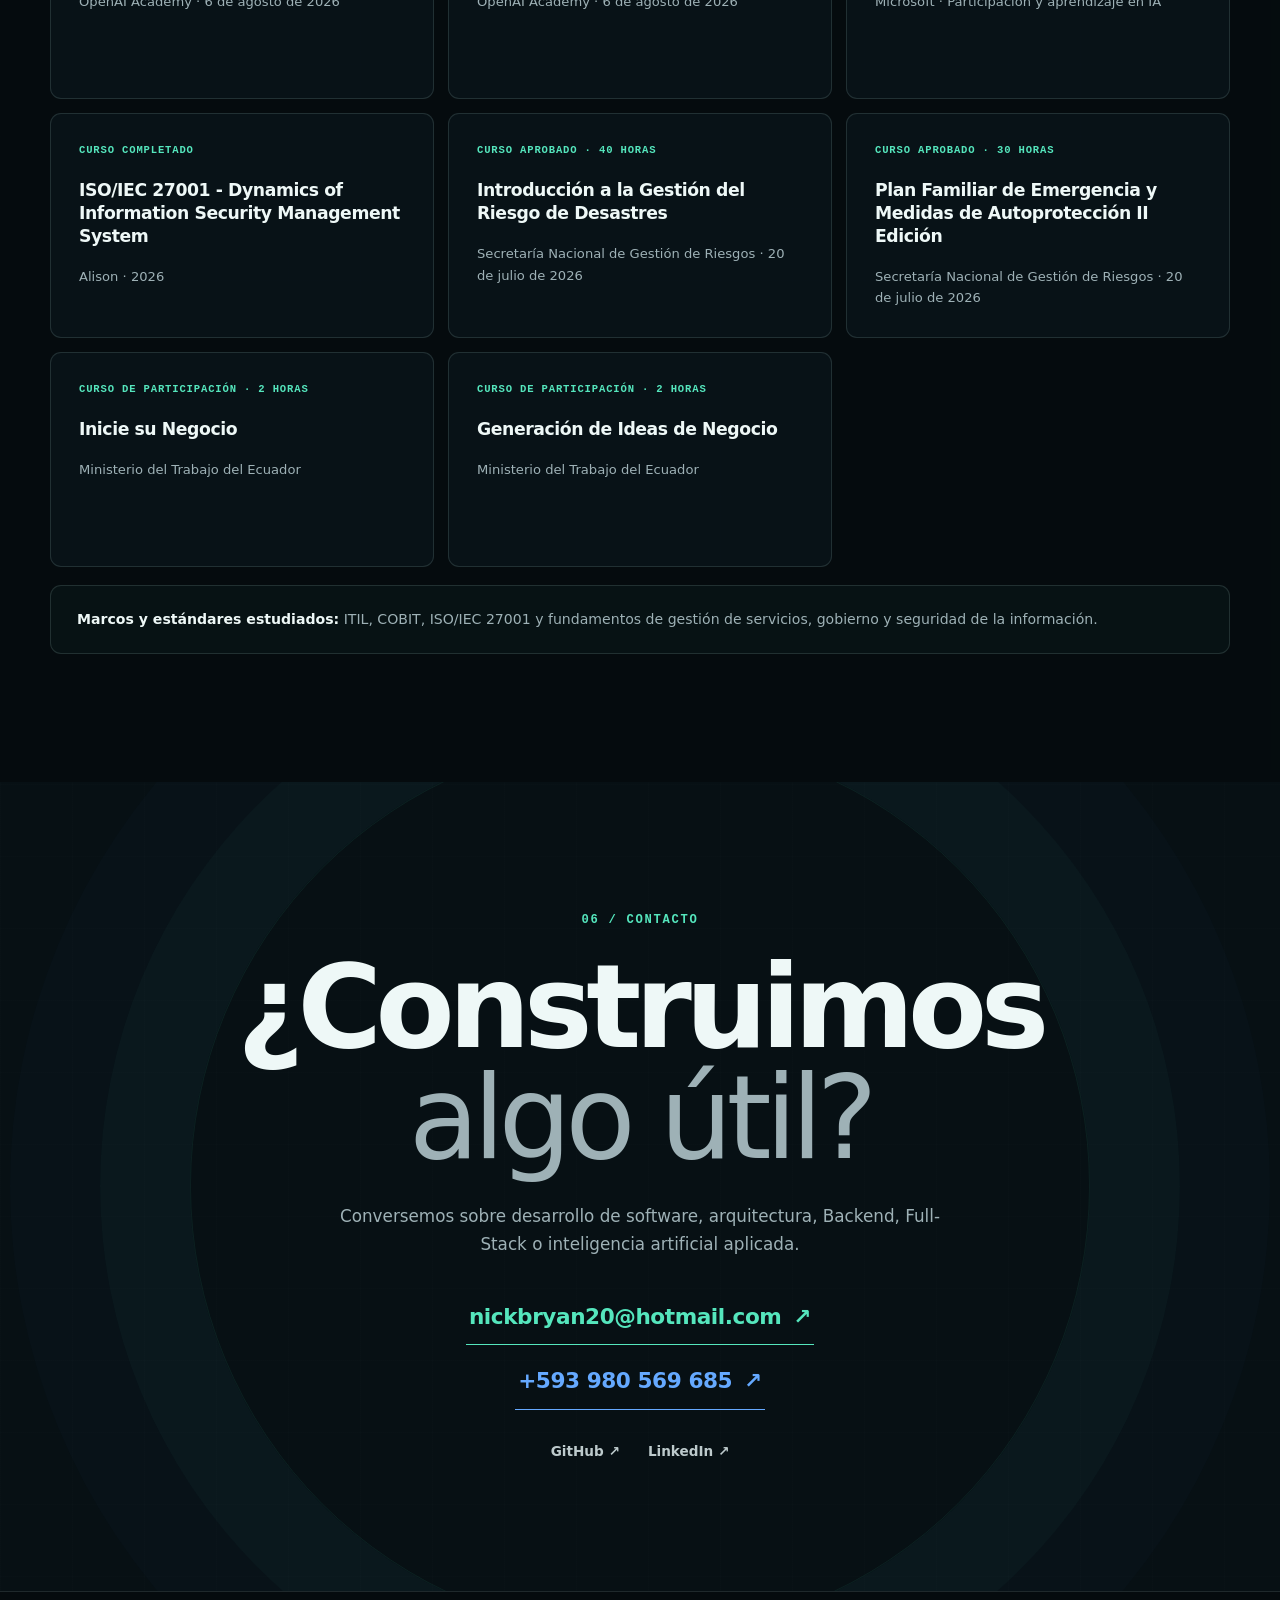
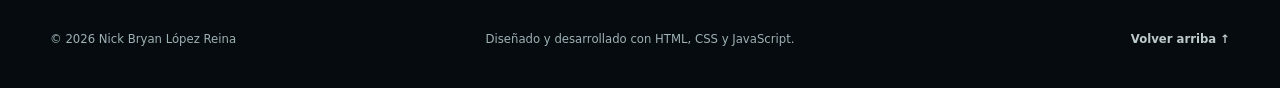
==== commit 6585602b: "Expand portfolio profile" ====
--- a/index.html
+++ b/index.html
@@ -45,6 +45,7 @@
             "url": "https://nickbryan20.github.io/",
             "image": "https://avatars.githubusercontent.com/u/84531054?v=4",
             "email": "mailto:nickbryan20@hotmail.com",
+            "telephone": "+593980569685",
             "sameAs": [
               "https://github.com/NickBryan20",
               "https://www.linkedin.com/in/nick-bryan-lopez-reina/"
@@ -60,7 +61,16 @@
               "PostgreSQL",
               "React",
               "TypeScript",
-              "Django"
+              "Django",
+              "Next.js",
+              "Node.js",
+              "NestJS",
+              "Express",
+              "Zustand",
+              "Redis",
+              "Docker",
+              "JWT",
+              "OpenTelemetry"
             ]
           }
         ]
@@ -203,25 +213,31 @@
             <article class="stack-card reveal">
               <div class="stack-card-title"><span>01</span><h3>Frontend</h3></div>
               <ul class="tag-list">
-                <li>React</li><li>TypeScript</li><li>JavaScript</li><li>Vite</li><li>Tailwind CSS</li><li>HTML</li><li>CSS</li>
+                <li>React 19</li><li>Next.js</li><li>TypeScript</li><li>JavaScript</li><li>Vite</li><li>Tailwind CSS</li><li>Zustand</li><li>TanStack Query</li><li>React Router</li><li>React Hook Form</li><li>Axios</li><li>html5-qrcode</li><li>Recharts</li><li>Framer Motion</li><li>HTML5</li><li>CSS3</li>
               </ul>
             </article>
             <article class="stack-card reveal" data-delay="1">
-              <div class="stack-card-title"><span>02</span><h3>Backend</h3></div>
+              <div class="stack-card-title"><span>02</span><h3>Backend y APIs</h3></div>
               <ul class="tag-list">
-                <li>Python</li><li>Django</li><li>Django REST Framework</li><li>Node.js</li><li>Express</li><li>NestJS</li><li>REST APIs</li>
+                <li>Python</li><li>Django</li><li>Django REST Framework</li><li>Node.js</li><li>Express</li><li>NestJS</li><li>REST APIs</li><li>OpenAPI / Swagger</li><li>Celery</li><li>BullMQ</li><li>Zod</li><li>Cloudinary</li><li>QRCode</li><li>Jimp</li><li>Canvas</li>
               </ul>
             </article>
             <article class="stack-card reveal">
               <div class="stack-card-title"><span>03</span><h3>Datos e IA</h3></div>
               <ul class="tag-list">
-                <li>PostgreSQL</li><li>FAISS</li><li>pgvector</li><li>OpenAI API</li><li>LLM</li><li>RAG</li><li>Embeddings</li><li>Vector Search</li>
+                <li>PostgreSQL</li><li>Prisma ORM</li><li>Redis</li><li>FAISS</li><li>pgvector</li><li>OpenAI API</li><li>LangChain</li><li>LLM</li><li>RAG</li><li>Embeddings</li><li>Vector Search</li><li>STT / TTS</li>
               </ul>
             </article>
             <article class="stack-card reveal" data-delay="1">
-              <div class="stack-card-title"><span>04</span><h3>Engineering / Security</h3></div>
+              <div class="stack-card-title"><span>04</span><h3>Seguridad y autenticación</h3></div>
               <ul class="tag-list">
-                <li>Git</li><li>GitHub</li><li>Docker</li><li>JWT</li><li>2FA / OTP</li><li>RBAC</li><li>ITIL</li><li>COBIT</li><li>ISO</li>
+                <li>JWT</li><li>2FA / OTP</li><li>MFA / TOTP</li><li>RBAC / ABAC</li><li>Argon2</li><li>bcrypt</li><li>Helmet</li><li>Rate Limiting</li><li>CORS</li><li>HMAC</li><li>CSRF</li><li>PostgreSQL RLS</li>
+              </ul>
+            </article>
+            <article class="stack-card stack-card-wide reveal">
+              <div class="stack-card-title"><span>05</span><h3>Engineering y observabilidad</h3></div>
+              <ul class="tag-list">
+                <li>Git</li><li>GitHub</li><li>Docker</li><li>Docker Compose</li><li>Turborepo</li><li>pnpm</li><li>Husky</li><li>Pytest</li><li>Vitest</li><li>Testing Library</li><li>OpenTelemetry</li><li>Prometheus</li><li>Grafana</li><li>Pino</li><li>MinIO</li><li>Nginx</li>
               </ul>
             </article>
           </div>
@@ -258,7 +274,7 @@
               <div class="project-tech">
                 <p>Tecnologías</p>
                 <ul class="tag-list">
-                  <li>React 19</li><li>TypeScript</li><li>Django REST Framework</li><li>PostgreSQL</li><li>FAISS</li><li>OpenAI</li><li>RAG</li><li>JWT</li><li>OTP</li><li>STT / TTS</li>
+                  <li>React 19</li><li>TypeScript</li><li>Vite</li><li>Tailwind CSS</li><li>Zustand</li><li>Axios</li><li>React Router</li><li>Recharts</li><li>Framer Motion</li><li>Python</li><li>Django 4.2</li><li>Django REST Framework</li><li>PostgreSQL</li><li>OpenAI API</li><li>LangChain</li><li>FAISS</li><li>RAG</li><li>Embeddings</li><li>Whisper</li><li>TTS</li><li>Celery</li><li>Redis</li><li>JWT</li><li>2FA / OTP</li><li>Argon2</li><li>Pytest</li>
                 </ul>
               </div>
             </article>
@@ -276,7 +292,7 @@
               <div class="project-tech">
                 <p>Tecnologías</p>
                 <ul class="tag-list">
-                  <li>React</li><li>Vite</li><li>Express</li><li>Prisma</li><li>PostgreSQL</li><li>JWT</li>
+                  <li>React 19</li><li>TypeScript</li><li>Vite</li><li>Tailwind CSS</li><li>React Router</li><li>html5-qrcode</li><li>Node.js</li><li>Express 5</li><li>Prisma 6</li><li>PostgreSQL</li><li>Redis</li><li>Cloudinary</li><li>JWT</li><li>bcrypt</li><li>Helmet</li><li>Rate Limiting</li><li>QRCode</li><li>Jimp</li>
                 </ul>
               </div>
             </article>
@@ -294,7 +310,7 @@
               <div class="project-tech">
                 <p>Tecnologías</p>
                 <ul class="tag-list">
-                  <li>TypeScript</li><li>Next.js</li><li>NestJS</li><li>PostgreSQL</li><li>pgvector</li><li>Redis</li><li>Docker</li><li>BullMQ</li><li>RAG</li>
+                  <li>TypeScript</li><li>Next.js 16</li><li>React 19</li><li>Tailwind CSS</li><li>Zustand</li><li>TanStack Query</li><li>React Hook Form</li><li>Zod</li><li>NestJS 11</li><li>Prisma 7</li><li>PostgreSQL</li><li>pgvector</li><li>Redis</li><li>BullMQ</li><li>OpenAI</li><li>Ollama</li><li>RAG</li><li>Docker</li><li>Turborepo</li><li>MinIO</li><li>OpenTelemetry</li><li>Prometheus</li><li>Grafana</li><li>Pino</li><li>RBAC / ABAC</li><li>MFA / TOTP</li><li>Vitest</li>
                 </ul>
               </div>
             </article>
@@ -332,15 +348,6 @@
               <p>Trabajo enfocado en backend, consumo de APIs y construcción de funcionalidades para una plataforma web empresarial de control de pagos.</p>
             </article>
 
-            <article class="timeline-item reveal">
-              <div class="timeline-marker" aria-hidden="true"></div>
-              <div class="timeline-heading">
-                <div>
-                  <h3>Análisis de datos y soporte administrativo</h3>
-                </div>
-              </div>
-              <p>Gestión y organización de información, seguimiento documental, elaboración de actas y apoyo al análisis de datos para procesos administrativos.</p>
-            </article>
           </div>
         </div>
       </section>
@@ -360,16 +367,82 @@
               <span class="degree-line" aria-hidden="true"></span>
             </article>
 
-            <article class="credentials-card reveal" data-delay="1">
-              <p class="card-label">Credenciales / Conocimientos</p>
-              <ul>
-                <li><span>01</span> Microsoft Azure Fundamentals</li>
-                <li><span>02</span> Microsoft AI Skills</li>
-                <li><span>03</span> ITIL</li>
-                <li><span>04</span> COBIT</li>
-                <li><span>05</span> ISO</li>
-              </ul>
-            </article>
+            <article class="credentials-card credential-overview reveal" data-delay="1">
+              <img src="ai-skills-fest-2026.png" width="900" height="900" loading="lazy" alt="Insignia Microsoft AI Skills Fest 2026">
+              <div>
+                <p class="card-label">Formación complementaria</p>
+                <h3>Certificaciones, cursos e insignias verificadas</h3>
+                <p>Formación en nube, inteligencia artificial, ciberseguridad, gestión de riesgos y emprendimiento.</p>
+              </div>
+            </article>
+          </div>
+
+          <div class="credentials-heading reveal">
+            <p class="section-index">Credenciales verificadas</p>
+            <h3>Aprendizaje respaldado por instituciones.</h3>
+            <p>Se diferencia cada certificación profesional, curso completado e insignia de participación.</p>
+          </div>
+
+          <div class="credential-grid">
+            <article class="credential-card reveal">
+              <span>Certificación profesional</span>
+              <h3>Microsoft Certified: Aspectos básicos de Azure</h3>
+              <p>Microsoft · 5 de junio de 2026</p>
+            </article>
+            <article class="credential-card reveal" data-delay="1">
+              <span>Curso completado</span>
+              <h3>Introduction to Cybersecurity</h3>
+              <p>Cisco Networking Academy y PUCE-SI · 28 de abril de 2025</p>
+            </article>
+            <article class="credential-card reveal" data-delay="2">
+              <span>Curso completado</span>
+              <h3>AI Foundations</h3>
+              <p>OpenAI Academy · 6 de agosto de 2026</p>
+            </article>
+            <article class="credential-card reveal">
+              <span>Curso completado</span>
+              <h3>Applied AI Foundations</h3>
+              <p>OpenAI Academy · 6 de agosto de 2026</p>
+            </article>
+            <article class="credential-card reveal" data-delay="1">
+              <span>Curso completado</span>
+              <h3>Agents and Workflows</h3>
+              <p>OpenAI Academy · 6 de agosto de 2026</p>
+            </article>
+            <article class="credential-card reveal" data-delay="2">
+              <span>Insignia</span>
+              <h3>AI Skills Fest 2026</h3>
+              <p>Microsoft · Participación y aprendizaje en IA</p>
+            </article>
+            <article class="credential-card reveal">
+              <span>Curso completado</span>
+              <h3>ISO/IEC 27001 - Dynamics of Information Security Management System</h3>
+              <p>Alison · 2026</p>
+            </article>
+            <article class="credential-card reveal" data-delay="1">
+              <span>Curso aprobado · 40 horas</span>
+              <h3>Introducción a la Gestión del Riesgo de Desastres</h3>
+              <p>Secretaría Nacional de Gestión de Riesgos · 20 de julio de 2026</p>
+            </article>
+            <article class="credential-card reveal" data-delay="2">
+              <span>Curso aprobado · 30 horas</span>
+              <h3>Plan Familiar de Emergencia y Medidas de Autoprotección II Edición</h3>
+              <p>Secretaría Nacional de Gestión de Riesgos · 20 de julio de 2026</p>
+            </article>
+            <article class="credential-card reveal">
+              <span>Curso de participación · 2 horas</span>
+              <h3>Inicie su Negocio</h3>
+              <p>Ministerio del Trabajo del Ecuador</p>
+            </article>
+            <article class="credential-card reveal" data-delay="1">
+              <span>Curso de participación · 2 horas</span>
+              <h3>Generación de Ideas de Negocio</h3>
+              <p>Ministerio del Trabajo del Ecuador</p>
+            </article>
+          </div>
+
+          <div class="framework-note reveal">
+            <p><span>Marcos y estándares estudiados:</span> ITIL, COBIT, ISO/IEC 27001 y fundamentos de gestión de servicios, gobierno y seguridad de la información.</p>
           </div>
         </div>
       </section>
@@ -379,7 +452,10 @@
           <p class="section-index">06 / Contacto</p>
           <h2 id="contact-title">¿Construimos<br><span>algo útil?</span></h2>
           <p>Conversemos sobre desarrollo de software, arquitectura, Backend, Full-Stack o inteligencia artificial aplicada.</p>
-          <a class="contact-email" href="mailto:nickbryan20@hotmail.com">nickbryan20@hotmail.com <span aria-hidden="true">↗</span></a>
+          <div class="contact-primary">
+            <a class="contact-email" href="mailto:nickbryan20@hotmail.com">nickbryan20@hotmail.com <span aria-hidden="true">↗</span></a>
+            <a class="contact-phone" href="tel:+593980569685">+593 980 569 685 <span aria-hidden="true">↗</span></a>
+          </div>
           <div class="contact-links">
             <a href="https://github.com/NickBryan20" target="_blank" rel="noopener noreferrer">GitHub <span aria-hidden="true">↗</span></a>
             <a href="https://www.linkedin.com/in/nick-bryan-lopez-reina/" target="_blank" rel="noopener noreferrer">LinkedIn <span aria-hidden="true">↗</span></a>
--- a/styles.css
+++ b/styles.css
@@ -700,6 +700,11 @@
   background: var(--surface);
 }
 
+.stack-card-wide {
+  grid-column: 1 / -1;
+  min-height: auto;
+}
+
 .stack-card-title {
   display: flex;
   gap: 18px;
@@ -942,27 +947,120 @@
   background: linear-gradient(90deg, var(--accent), var(--blue), transparent);
 }
 
-.credentials-card ul {
+.credential-overview {
+  display: grid;
+  grid-template-columns: minmax(110px, 0.42fr) 1fr;
+  gap: clamp(22px, 4vw, 38px);
+  align-items: center;
+}
+
+.credential-overview img {
+  width: min(100%, 190px);
+  margin-inline: auto;
+  filter: drop-shadow(0 16px 26px rgba(0, 0, 0, 0.28));
+}
+
+.credential-overview .card-label {
+  margin-bottom: 14px;
+}
+
+.credential-overview h3 {
   margin: 0;
-  padding: 0;
-  border-top: 1px solid var(--line);
-  list-style: none;
-}
-
-.credentials-card li {
-  display: flex;
-  gap: 18px;
-  align-items: center;
-  padding: 15px 0;
-  border-bottom: 1px solid var(--line);
-  color: var(--muted-strong);
-  font-size: 0.92rem;
-}
-
-.credentials-card li span {
+  font-size: clamp(1.45rem, 2.7vw, 2.15rem);
+  line-height: 1.18;
+  letter-spacing: -0.035em;
+}
+
+.credential-overview p:last-child {
+  margin: 16px 0 0;
+  color: var(--muted);
+  font-size: 0.9rem;
+}
+
+.credentials-heading {
+  max-width: 720px;
+  margin-top: 76px;
+}
+
+.credentials-heading .section-index {
+  margin-bottom: 16px;
+}
+
+.credentials-heading h3 {
+  margin: 0;
+  font-size: clamp(2rem, 4vw, 3.2rem);
+  line-height: 1.05;
+  letter-spacing: -0.045em;
+}
+
+.credentials-heading > p:last-child {
+  margin: 18px 0 0;
+  color: var(--muted);
+}
+
+.credential-grid {
+  display: grid;
+  grid-template-columns: repeat(3, minmax(0, 1fr));
+  gap: 14px;
+  margin-top: 34px;
+}
+
+.credential-card {
+  min-height: 215px;
+  padding: 28px;
+  border: 1px solid var(--line);
+  border-radius: var(--radius-sm);
+  background: rgba(11, 23, 29, 0.72);
+  transition: transform 200ms ease, border-color 200ms ease, background-color 200ms ease;
+}
+
+.credential-card:hover {
+  transform: translateY(-3px);
+  border-color: rgba(85, 230, 189, 0.36);
+  background: var(--surface-raised);
+}
+
+.credential-card > span {
+  display: block;
+  margin-bottom: 20px;
   color: var(--accent);
   font-family: var(--font-mono);
-  font-size: 0.65rem;
+  font-size: 0.66rem;
+  font-weight: 700;
+  letter-spacing: 0.08em;
+  text-transform: uppercase;
+}
+
+.credential-card h3 {
+  margin: 0;
+  font-size: 1.08rem;
+  line-height: 1.32;
+  letter-spacing: -0.025em;
+}
+
+.credential-card p {
+  margin: 18px 0 0;
+  color: var(--muted);
+  font-size: 0.82rem;
+}
+
+.framework-note {
+  margin-top: 18px;
+  padding: 22px 26px;
+  border: 1px solid var(--line);
+  border-radius: var(--radius-sm);
+  background: rgba(85, 230, 189, 0.035);
+}
+
+.framework-note p {
+  margin: 0;
+  color: var(--muted);
+  font-size: 0.88rem;
+}
+
+.framework-note span {
+  color: var(--text);
+  font-weight: 750;
 }
 
 .contact {
@@ -1002,7 +1100,15 @@
   font-size: 1.05rem;
 }
 
-.contact-email {
+.contact-primary {
+  display: flex;
+  flex-direction: column;
+  align-items: center;
+  gap: 8px;
+}
+
+.contact-email,
+.contact-phone {
   display: inline-flex;
   gap: 12px;
   align-items: center;
@@ -1014,6 +1120,11 @@
   letter-spacing: -0.02em;
 }
 
+.contact-phone {
+  border-bottom-color: var(--blue);
+  color: var(--blue);
+}
+
 .contact-links {
   display: flex;
   gap: 28px;
@@ -1116,6 +1227,10 @@
 
   .education-grid {
     grid-template-columns: 1fr;
+  }
+
+  .credential-grid {
+    grid-template-columns: repeat(2, minmax(0, 1fr));
   }
 
   .degree-card,
@@ -1216,6 +1331,10 @@
     grid-template-columns: 1fr;
   }
 
+  .stack-card-wide {
+    grid-column: auto;
+  }
+
   .stack-card {
     min-height: auto;
   }
@@ -1318,6 +1437,18 @@
     gap: 12px;
   }
 
+  .credential-overview {
+    grid-template-columns: 100px 1fr;
+  }
+
+  .credential-grid {
+    grid-template-columns: 1fr;
+  }
+
+  .credential-card {
+    min-height: 0;
+  }
+
   .degree-card,
   .credentials-card {
     min-height: 0;
@@ -1341,7 +1472,8 @@
     font-size: clamp(3.2rem, 17vw, 5.5rem);
   }
 
-  .contact-email {
+  .contact-email,
+  .contact-phone {
     font-size: 0.9rem;
   }
 }
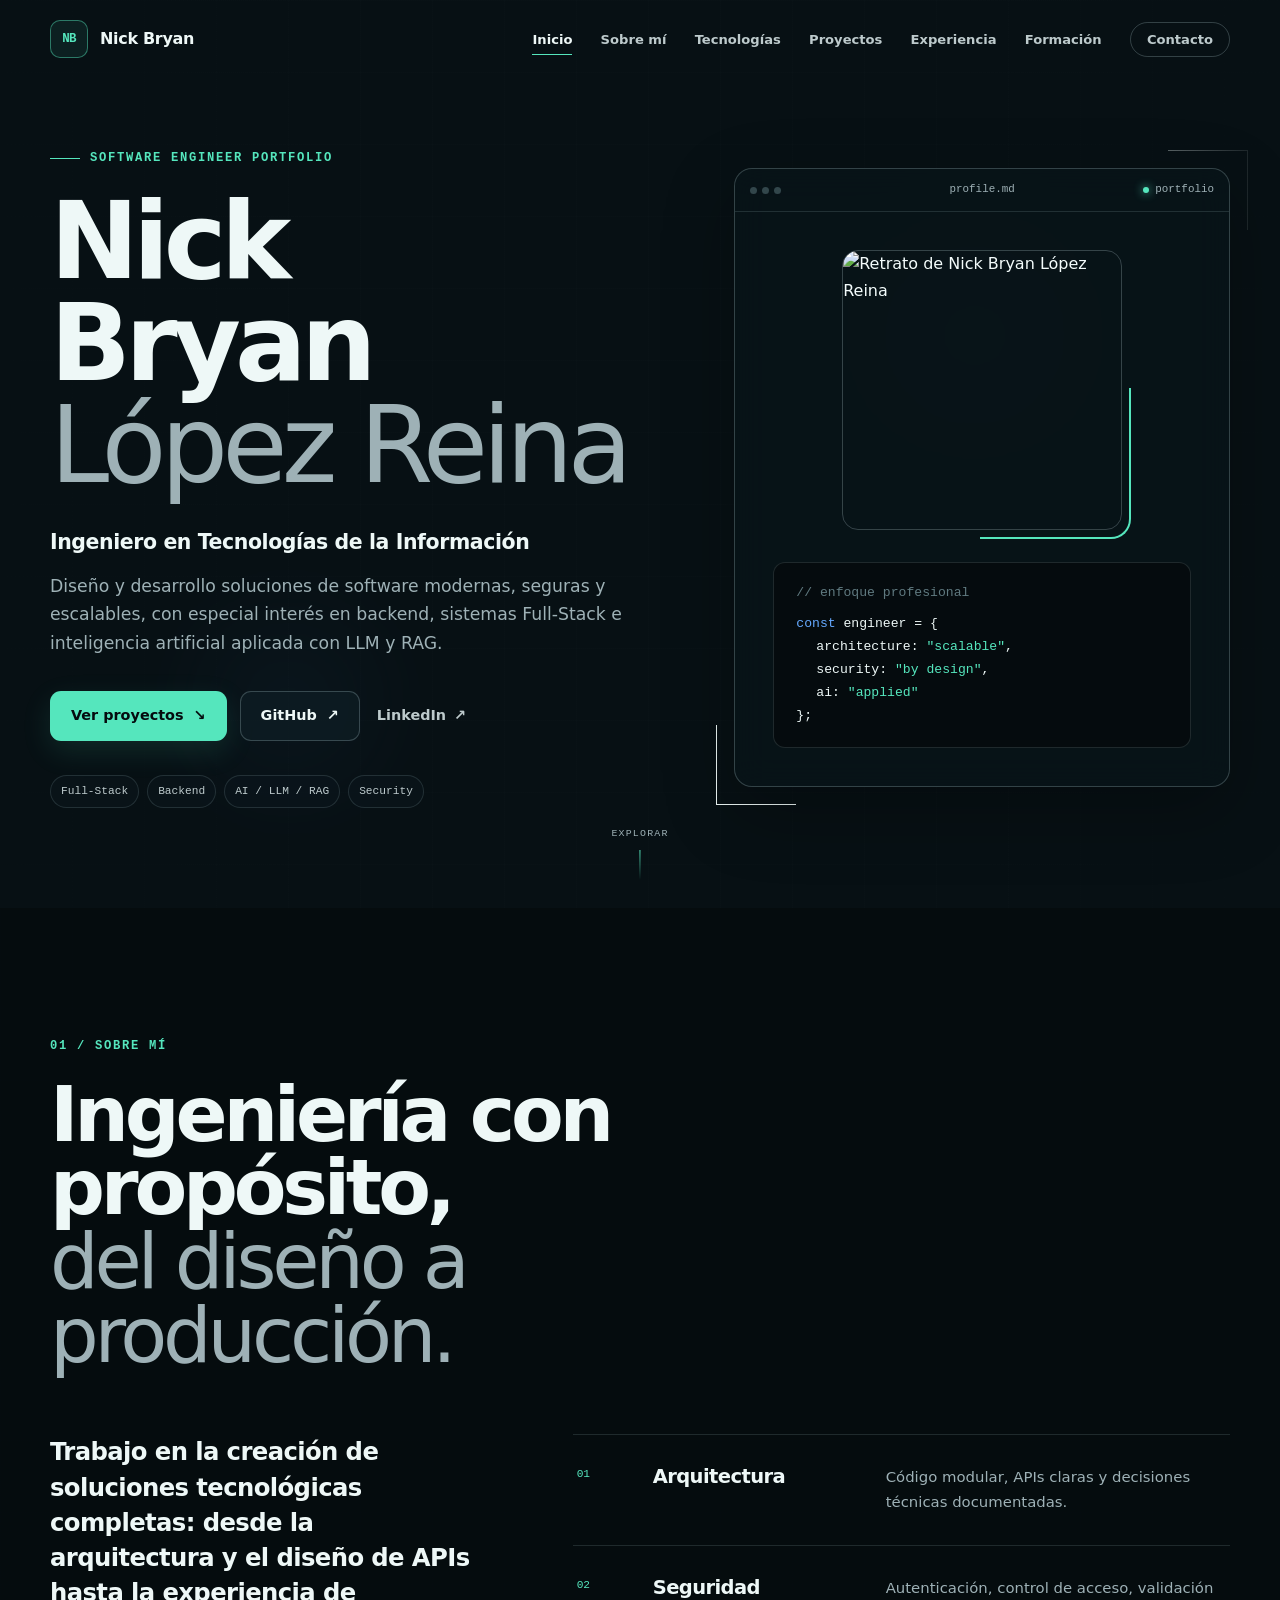
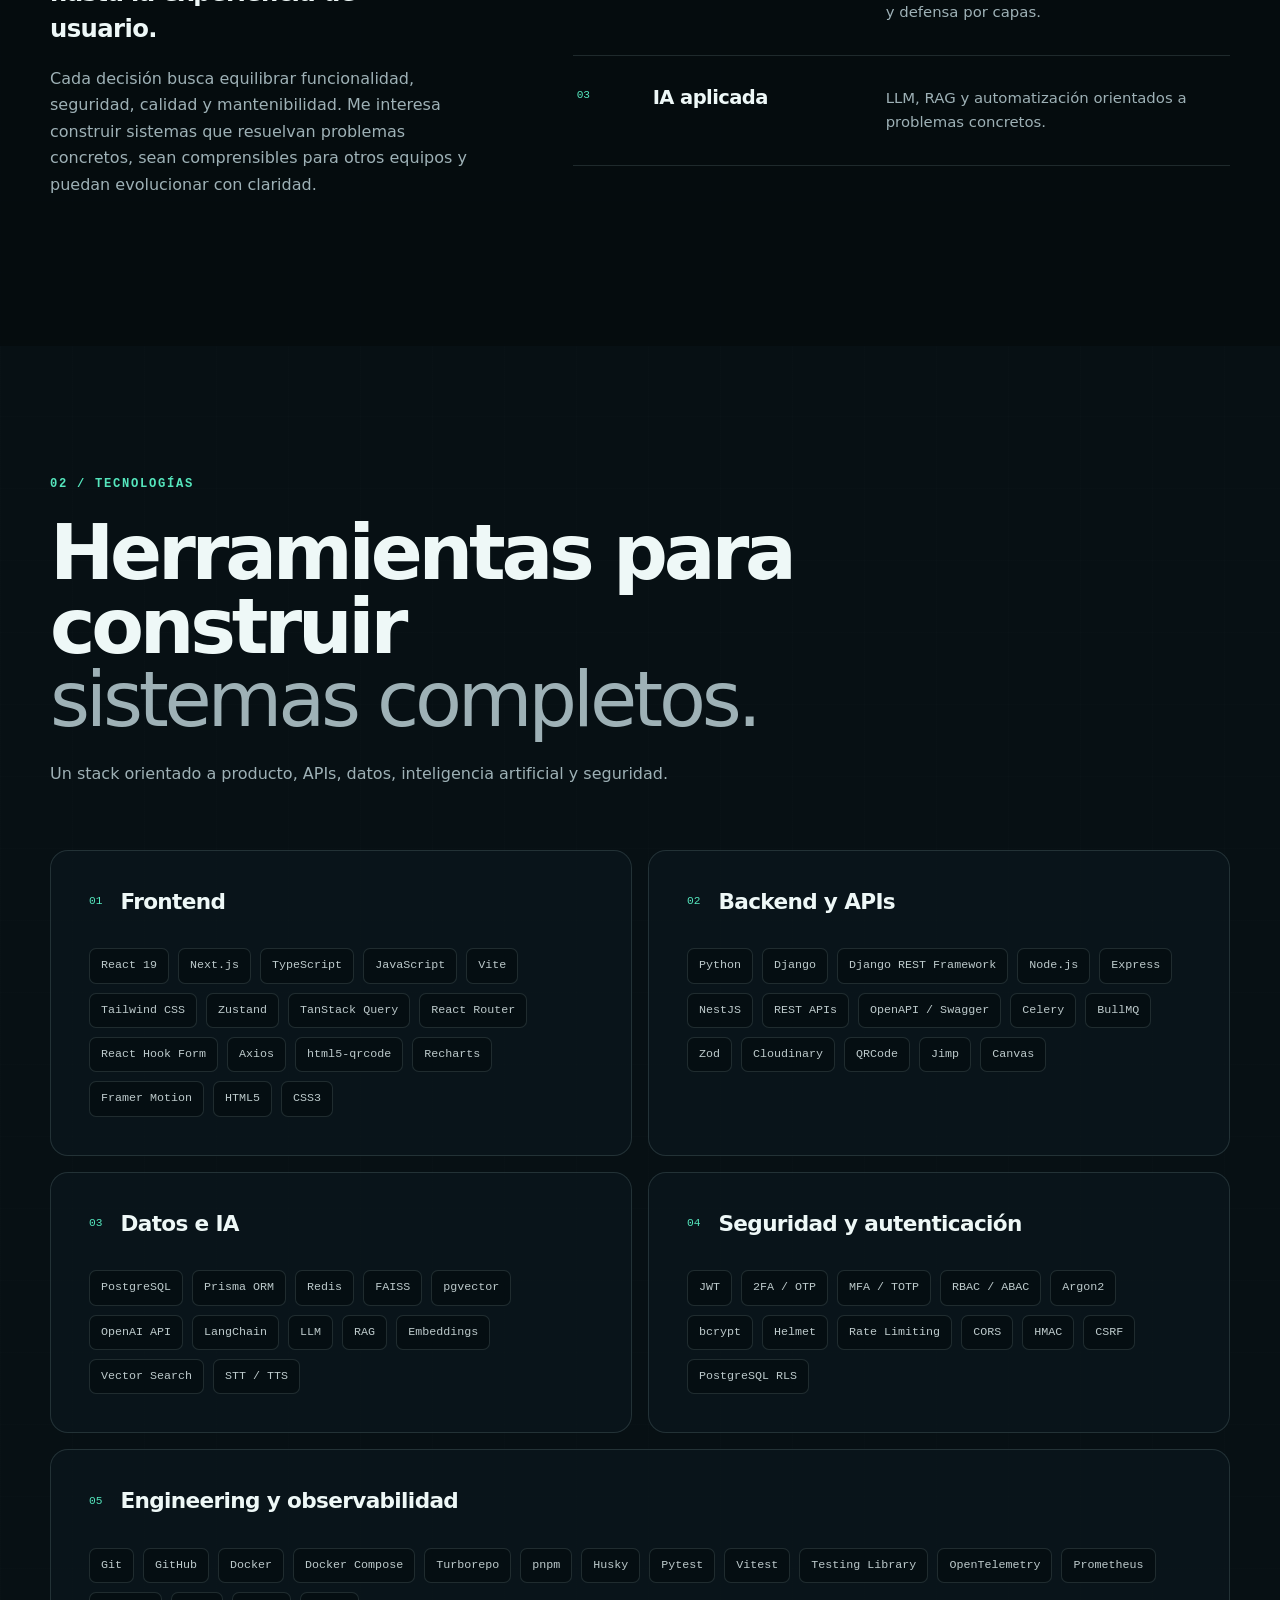
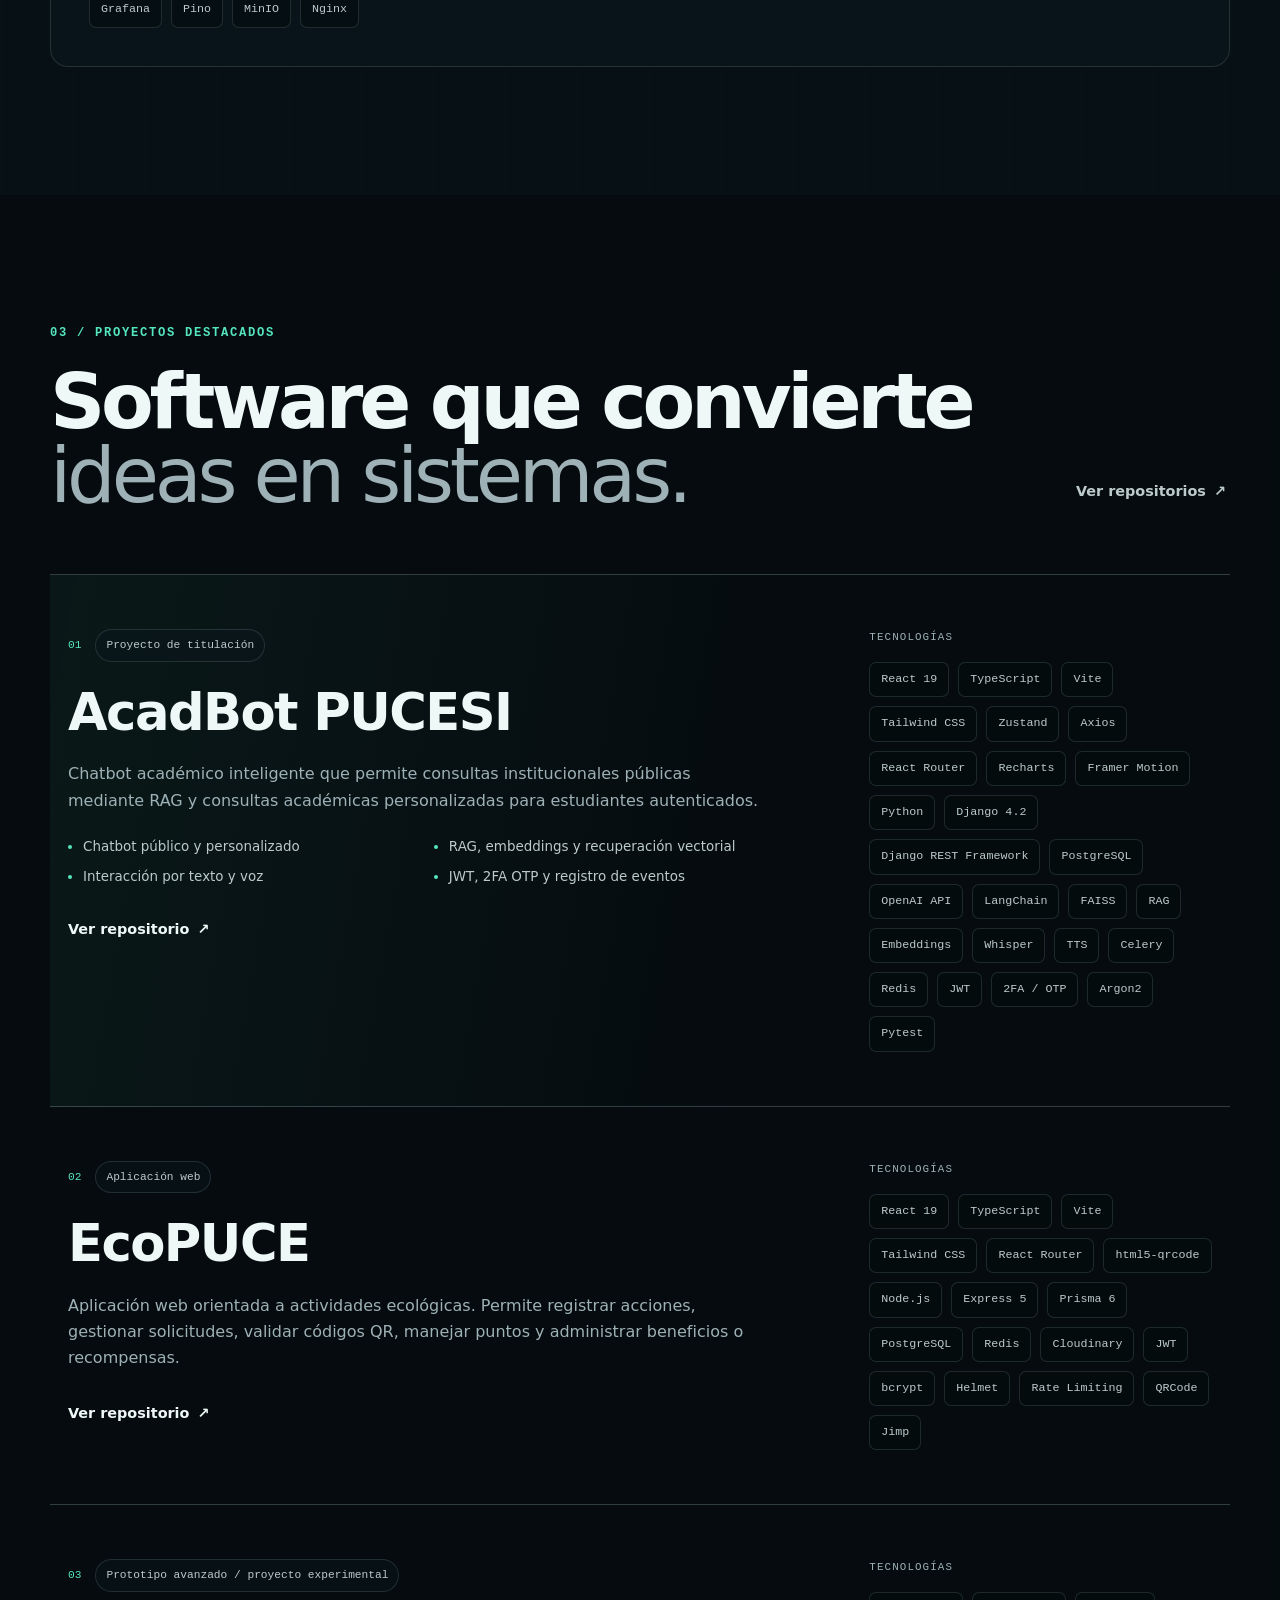
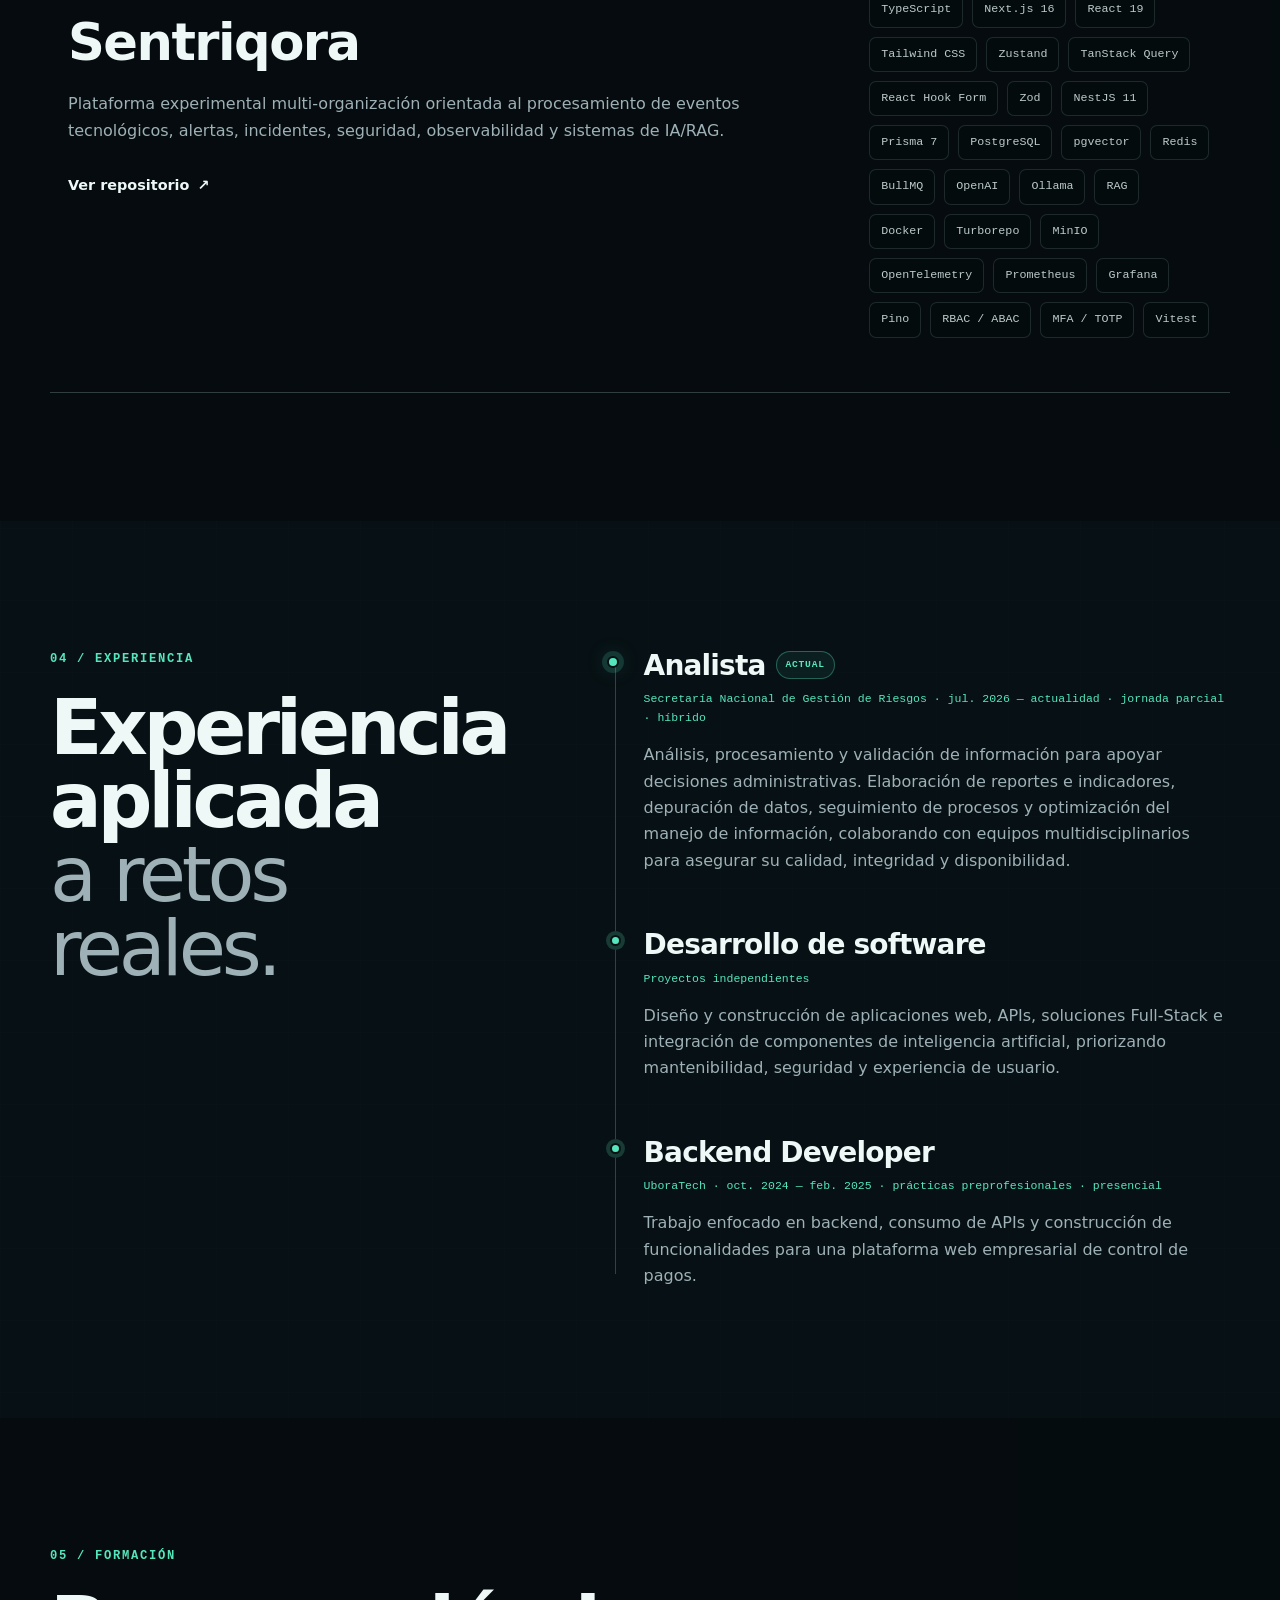
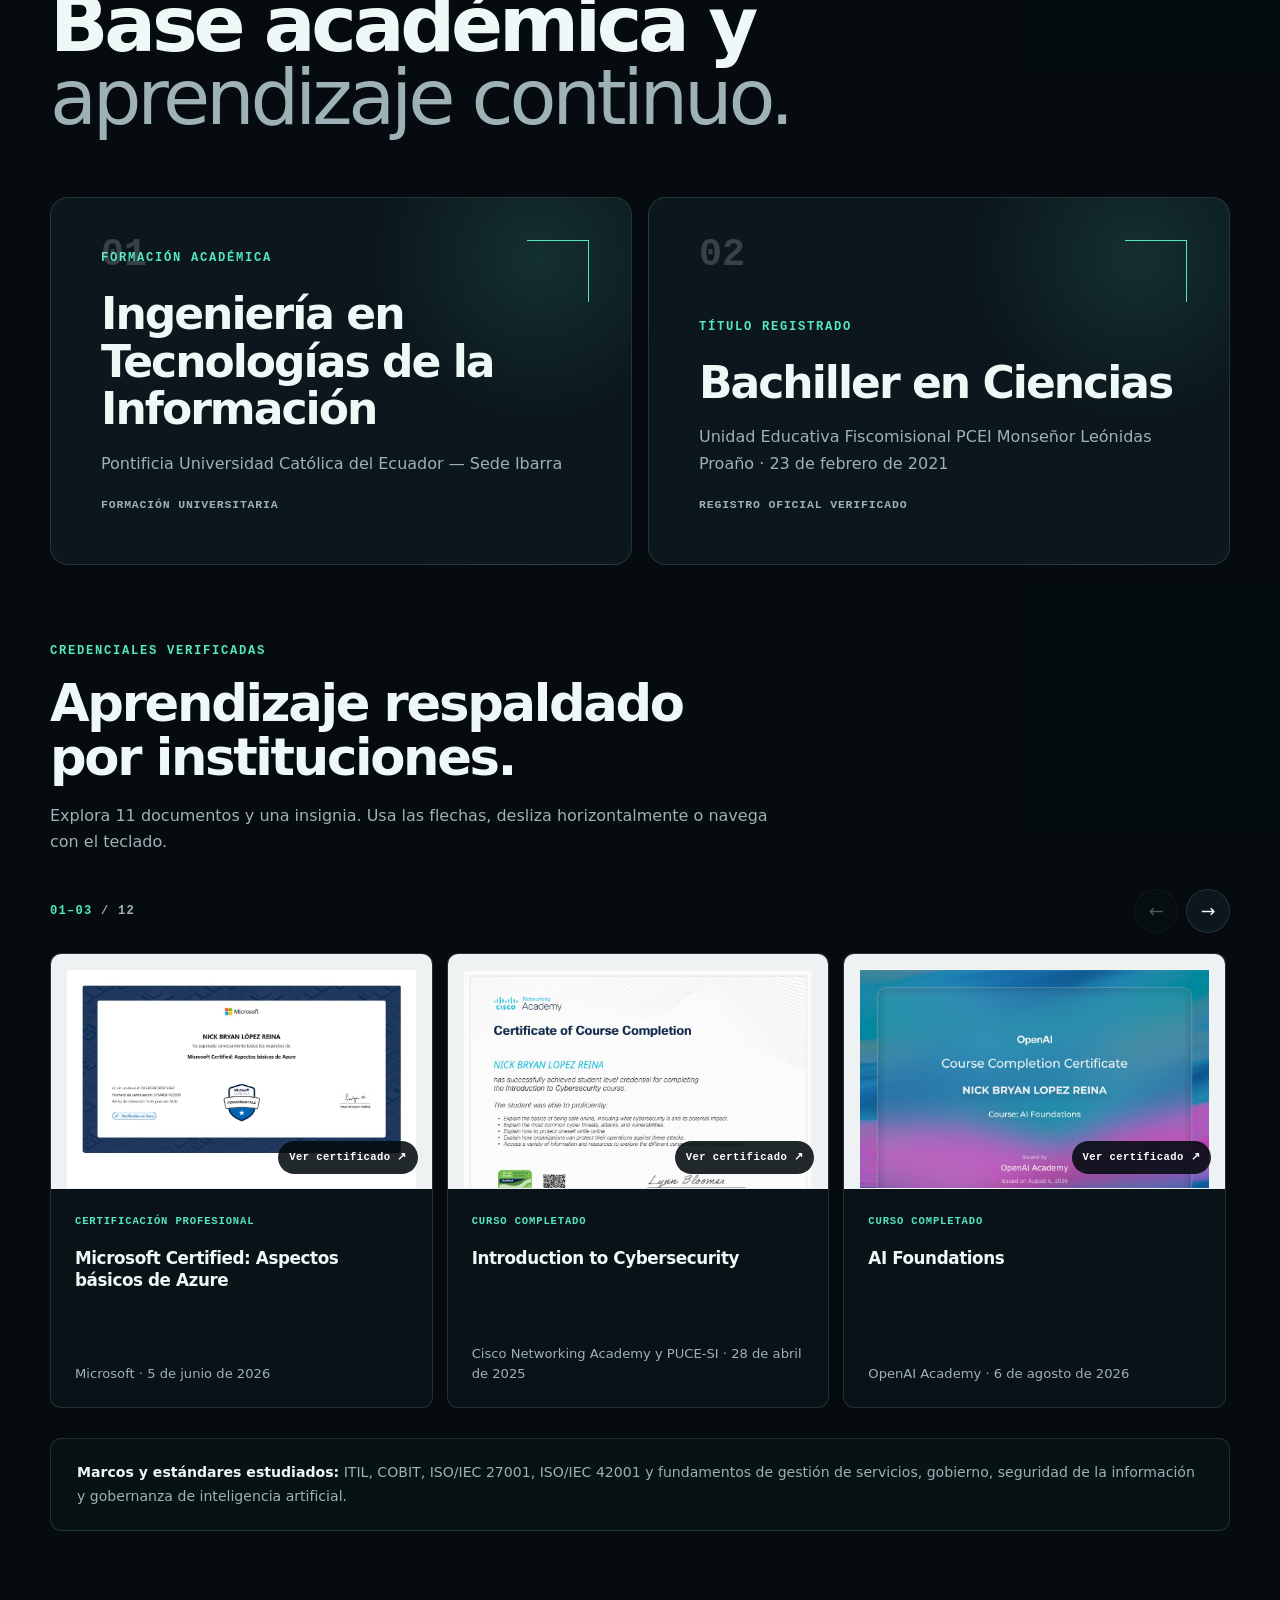
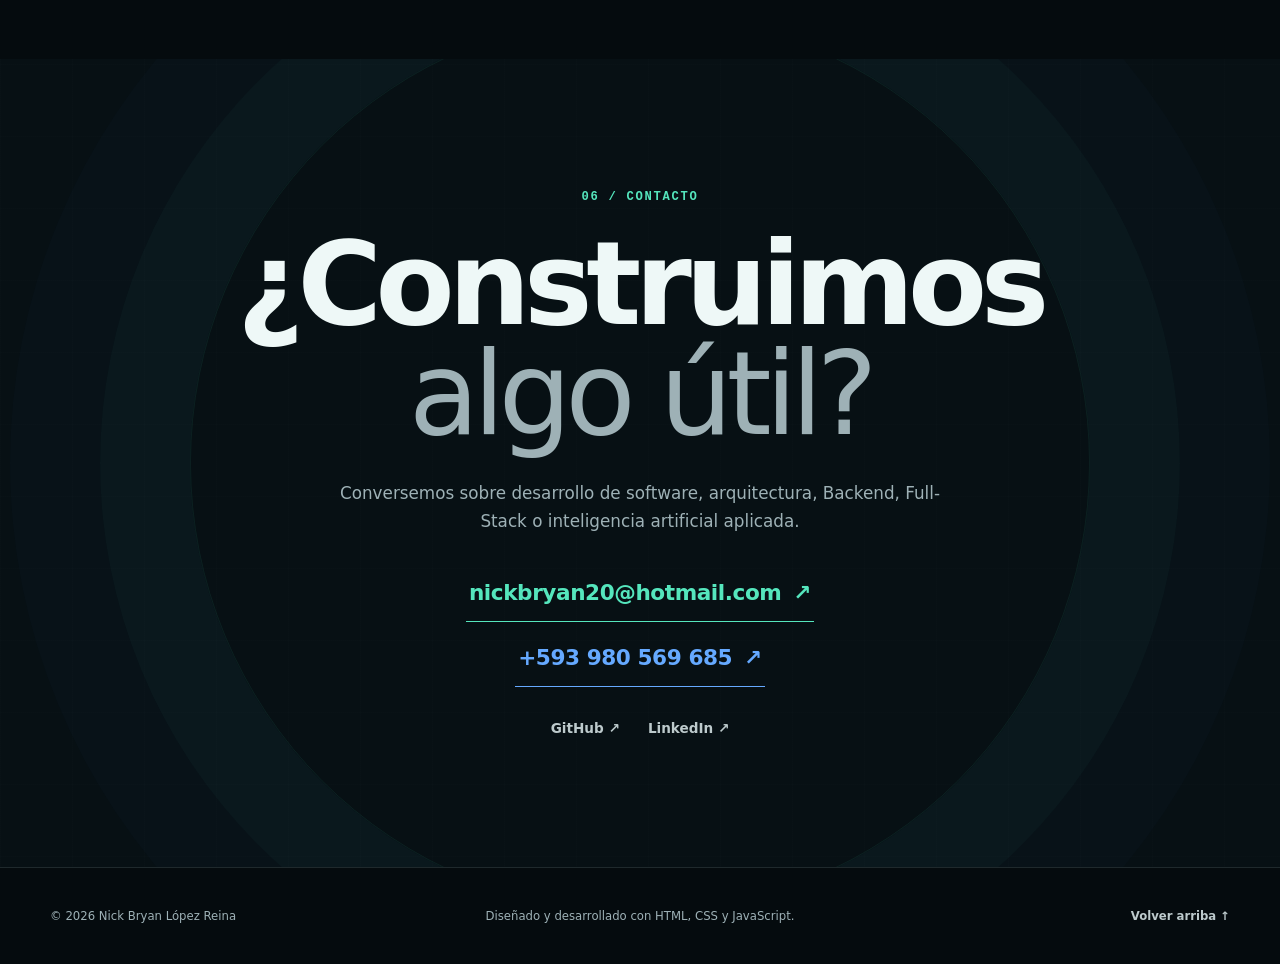
==== commit f84b2615: "Improve formation and experience" ====
--- a/index.html
+++ b/index.html
@@ -326,6 +326,20 @@
           </div>
 
           <div class="timeline">
+            <article class="timeline-item timeline-item-current reveal">
+              <div class="timeline-marker" aria-hidden="true"></div>
+              <div class="timeline-heading">
+                <div>
+                  <div class="timeline-title-row">
+                    <h3>Analista</h3>
+                    <span>Actual</span>
+                  </div>
+                  <p>Secretaría Nacional de Gestión de Riesgos · jul. 2026 — actualidad · jornada parcial · híbrido</p>
+                </div>
+              </div>
+              <p>Análisis, procesamiento y validación de información para apoyar decisiones administrativas. Elaboración de reportes e indicadores, depuración de datos, seguimiento de procesos y optimización del manejo de información, colaborando con equipos multidisciplinarios para asegurar su calidad, integridad y disponibilidad.</p>
+            </article>
+
             <article class="timeline-item reveal">
               <div class="timeline-marker" aria-hidden="true"></div>
               <div class="timeline-heading">
@@ -342,7 +356,7 @@
               <div class="timeline-heading">
                 <div>
                   <h3>Backend Developer</h3>
-                  <p>UboraTech · Prácticas preprofesionales</p>
+                  <p>UboraTech · oct. 2024 — feb. 2025 · prácticas preprofesionales · presencial</p>
                 </div>
               </div>
               <p>Trabajo enfocado en backend, consumo de APIs y construcción de funcionalidades para una plataforma web empresarial de control de pagos.</p>
@@ -360,89 +374,128 @@
           </div>
 
           <div class="education-grid">
-            <article class="degree-card reveal">
+            <article class="education-card reveal">
+              <span class="education-card-index" aria-hidden="true">01</span>
               <p class="card-label">Formación académica</p>
               <h3>Ingeniería en Tecnologías de la Información</h3>
               <p>Pontificia Universidad Católica del Ecuador — Sede Ibarra</p>
-              <span class="degree-line" aria-hidden="true"></span>
-            </article>
-
-            <article class="credentials-card credential-overview reveal" data-delay="1">
-              <img src="ai-skills-fest-2026.png" width="900" height="900" loading="lazy" alt="Insignia Microsoft AI Skills Fest 2026">
-              <div>
-                <p class="card-label">Formación complementaria</p>
-                <h3>Certificaciones, cursos e insignias verificadas</h3>
-                <p>Formación en nube, inteligencia artificial, ciberseguridad, gestión de riesgos y emprendimiento.</p>
-              </div>
+              <p class="education-status">Formación universitaria</p>
+            </article>
+
+            <article class="education-card reveal" data-delay="1">
+              <span class="education-card-index" aria-hidden="true">02</span>
+              <p class="card-label">Título registrado</p>
+              <h3>Bachiller en Ciencias</h3>
+              <p>Unidad Educativa Fiscomisional PCEI Monseñor Leónidas Proaño · 23 de febrero de 2021</p>
+              <p class="education-status">Registro oficial verificado</p>
             </article>
           </div>
 
           <div class="credentials-heading reveal">
             <p class="section-index">Credenciales verificadas</p>
             <h3>Aprendizaje respaldado por instituciones.</h3>
-            <p>Se diferencia cada certificación profesional, curso completado e insignia de participación.</p>
-          </div>
-
-          <div class="credential-grid">
-            <article class="credential-card reveal">
-              <span>Certificación profesional</span>
-              <h3>Microsoft Certified: Aspectos básicos de Azure</h3>
-              <p>Microsoft · 5 de junio de 2026</p>
-            </article>
-            <article class="credential-card reveal" data-delay="1">
-              <span>Curso completado</span>
-              <h3>Introduction to Cybersecurity</h3>
-              <p>Cisco Networking Academy y PUCE-SI · 28 de abril de 2025</p>
-            </article>
-            <article class="credential-card reveal" data-delay="2">
-              <span>Curso completado</span>
-              <h3>AI Foundations</h3>
-              <p>OpenAI Academy · 6 de agosto de 2026</p>
-            </article>
-            <article class="credential-card reveal">
-              <span>Curso completado</span>
-              <h3>Applied AI Foundations</h3>
-              <p>OpenAI Academy · 6 de agosto de 2026</p>
-            </article>
-            <article class="credential-card reveal" data-delay="1">
-              <span>Curso completado</span>
-              <h3>Agents and Workflows</h3>
-              <p>OpenAI Academy · 6 de agosto de 2026</p>
-            </article>
-            <article class="credential-card reveal" data-delay="2">
-              <span>Insignia</span>
-              <h3>AI Skills Fest 2026</h3>
-              <p>Microsoft · Participación y aprendizaje en IA</p>
-            </article>
-            <article class="credential-card reveal">
-              <span>Curso completado</span>
-              <h3>ISO/IEC 27001 - Dynamics of Information Security Management System</h3>
-              <p>Alison · 2026</p>
-            </article>
-            <article class="credential-card reveal" data-delay="1">
-              <span>Curso aprobado · 40 horas</span>
-              <h3>Introducción a la Gestión del Riesgo de Desastres</h3>
-              <p>Secretaría Nacional de Gestión de Riesgos · 20 de julio de 2026</p>
-            </article>
-            <article class="credential-card reveal" data-delay="2">
-              <span>Curso aprobado · 30 horas</span>
-              <h3>Plan Familiar de Emergencia y Medidas de Autoprotección II Edición</h3>
-              <p>Secretaría Nacional de Gestión de Riesgos · 20 de julio de 2026</p>
-            </article>
-            <article class="credential-card reveal">
-              <span>Curso de participación · 2 horas</span>
-              <h3>Inicie su Negocio</h3>
-              <p>Ministerio del Trabajo del Ecuador</p>
-            </article>
-            <article class="credential-card reveal" data-delay="1">
-              <span>Curso de participación · 2 horas</span>
-              <h3>Generación de Ideas de Negocio</h3>
-              <p>Ministerio del Trabajo del Ecuador</p>
-            </article>
+            <p>Explora 11 documentos y una insignia. Usa las flechas, desliza horizontalmente o navega con el teclado.</p>
+          </div>
+
+          <div class="credential-carousel reveal" data-credential-carousel aria-label="Carrusel de certificaciones, cursos e insignias">
+            <div class="credential-carousel-toolbar">
+              <p class="credential-carousel-count" aria-live="polite"><span data-carousel-current>01</span> / <span data-carousel-total>12</span></p>
+              <div class="credential-carousel-controls" aria-label="Controles del carrusel">
+                <button type="button" data-carousel-prev aria-label="Ver credencial anterior">←</button>
+                <button type="button" data-carousel-next aria-label="Ver credencial siguiente">→</button>
+              </div>
+            </div>
+
+            <div class="credential-track" data-carousel-track tabindex="0">
+              <article class="credential-slide">
+                <a class="credential-preview" href="certificados/microsoft-azure-fundamentals.pdf" target="_blank" rel="noopener noreferrer" aria-label="Abrir certificado Microsoft Azure Fundamentals">
+                  <img src="certificados/previews/microsoft-azure-fundamentals.jpg" width="1000" height="707" loading="lazy" alt="Vista previa del certificado Microsoft Azure Fundamentals">
+                  <span>Ver certificado ↗</span>
+                </a>
+                <div class="credential-slide-body"><p>Certificación profesional</p><h4>Microsoft Certified: Aspectos básicos de Azure</h4><span>Microsoft · 5 de junio de 2026</span></div>
+              </article>
+              <article class="credential-slide">
+                <a class="credential-preview" href="certificados/cisco-introduction-to-cybersecurity.pdf" target="_blank" rel="noopener noreferrer" aria-label="Abrir certificado Introduction to Cybersecurity">
+                  <img src="certificados/previews/cisco-introduction-to-cybersecurity.jpg" width="1000" height="707" loading="lazy" alt="Vista previa del certificado Introduction to Cybersecurity">
+                  <span>Ver certificado ↗</span>
+                </a>
+                <div class="credential-slide-body"><p>Curso completado</p><h4>Introduction to Cybersecurity</h4><span>Cisco Networking Academy y PUCE-SI · 28 de abril de 2025</span></div>
+              </article>
+              <article class="credential-slide">
+                <a class="credential-preview" href="certificados/openai-ai-foundations.pdf" target="_blank" rel="noopener noreferrer" aria-label="Abrir certificado AI Foundations">
+                  <img src="certificados/previews/openai-ai-foundations.jpg" width="1000" height="707" loading="lazy" alt="Vista previa del certificado AI Foundations">
+                  <span>Ver certificado ↗</span>
+                </a>
+                <div class="credential-slide-body"><p>Curso completado</p><h4>AI Foundations</h4><span>OpenAI Academy · 6 de agosto de 2026</span></div>
+              </article>
+              <article class="credential-slide">
+                <a class="credential-preview" href="certificados/openai-applied-ai-foundations.pdf" target="_blank" rel="noopener noreferrer" aria-label="Abrir certificado Applied AI Foundations">
+                  <img src="certificados/previews/openai-applied-ai-foundations.jpg" width="1000" height="707" loading="lazy" alt="Vista previa del certificado Applied AI Foundations">
+                  <span>Ver certificado ↗</span>
+                </a>
+                <div class="credential-slide-body"><p>Curso completado</p><h4>Applied AI Foundations</h4><span>OpenAI Academy · 6 de agosto de 2026</span></div>
+              </article>
+              <article class="credential-slide">
+                <a class="credential-preview" href="certificados/openai-agents-and-workflows.pdf" target="_blank" rel="noopener noreferrer" aria-label="Abrir certificado Agents and Workflows">
+                  <img src="certificados/previews/openai-agents-and-workflows.jpg" width="1000" height="707" loading="lazy" alt="Vista previa del certificado Agents and Workflows">
+                  <span>Ver certificado ↗</span>
+                </a>
+                <div class="credential-slide-body"><p>Curso completado</p><h4>Agents and Workflows</h4><span>OpenAI Academy · 6 de agosto de 2026</span></div>
+              </article>
+              <article class="credential-slide">
+                <a class="credential-preview credential-preview-badge" href="ai-skills-fest-2026.png" target="_blank" rel="noopener noreferrer" aria-label="Abrir insignia AI Skills Fest 2026">
+                  <img src="ai-skills-fest-2026.png" width="900" height="900" loading="lazy" alt="Insignia Microsoft AI Skills Fest 2026">
+                  <span>Ver insignia ↗</span>
+                </a>
+                <div class="credential-slide-body"><p>Insignia</p><h4>AI Skills Fest 2026</h4><span>Microsoft · Participación y aprendizaje en IA</span></div>
+              </article>
+              <article class="credential-slide">
+                <a class="credential-preview" href="certificados/alison-iso-iec-27001.pdf" target="_blank" rel="noopener noreferrer" aria-label="Abrir certificado ISO IEC 27001">
+                  <img src="certificados/previews/alison-iso-iec-27001.jpg" width="1000" height="707" loading="lazy" alt="Vista previa del certificado ISO IEC 27001">
+                  <span>Ver certificado ↗</span>
+                </a>
+                <div class="credential-slide-body"><p>Curso completado</p><h4>ISO/IEC 27001 - Dynamics of Information Security Management System</h4><span>Alison · 2026</span></div>
+              </article>
+              <article class="credential-slide">
+                <a class="credential-preview" href="certificados/alison-iso-42001-ai-governance.pdf" target="_blank" rel="noopener noreferrer" aria-label="Abrir certificado de gobernanza de inteligencia artificial con ISO 42001">
+                  <img src="certificados/previews/alison-iso-42001-ai-governance.jpg" width="1000" height="707" loading="lazy" alt="Vista previa del certificado Managing AI Governance in Organizations With ISO 42001">
+                  <span>Ver certificado ↗</span>
+                </a>
+                <div class="credential-slide-body"><p>Curso completado · 92 %</p><h4>Managing AI Governance in Organizations With ISO 42001</h4><span>Alison · 2 de agosto de 2026</span></div>
+              </article>
+              <article class="credential-slide">
+                <a class="credential-preview" href="certificados/gestion-riesgo-desastres.pdf" target="_blank" rel="noopener noreferrer" aria-label="Abrir certificado de Gestión del Riesgo de Desastres">
+                  <img src="certificados/previews/gestion-riesgo-desastres.jpg" width="1000" height="707" loading="lazy" alt="Vista previa del certificado de Gestión del Riesgo de Desastres">
+                  <span>Ver certificado ↗</span>
+                </a>
+                <div class="credential-slide-body"><p>Curso aprobado · 40 horas</p><h4>Introducción a la Gestión del Riesgo de Desastres</h4><span>Secretaría Nacional de Gestión de Riesgos · 20 de julio de 2026</span></div>
+              </article>
+              <article class="credential-slide">
+                <a class="credential-preview" href="certificados/plan-familiar-emergencia.pdf" target="_blank" rel="noopener noreferrer" aria-label="Abrir certificado Plan Familiar de Emergencia">
+                  <img src="certificados/previews/plan-familiar-emergencia.jpg" width="1000" height="707" loading="lazy" alt="Vista previa del certificado Plan Familiar de Emergencia">
+                  <span>Ver certificado ↗</span>
+                </a>
+                <div class="credential-slide-body"><p>Curso aprobado · 30 horas</p><h4>Plan Familiar de Emergencia y Medidas de Autoprotección II Edición</h4><span>Secretaría Nacional de Gestión de Riesgos · 20 de julio de 2026</span></div>
+              </article>
+              <article class="credential-slide">
+                <a class="credential-preview" href="certificados/inicie-su-negocio.pdf" target="_blank" rel="noopener noreferrer" aria-label="Abrir certificado Inicie su Negocio">
+                  <img src="certificados/previews/inicie-su-negocio.jpg" width="1000" height="707" loading="lazy" alt="Vista previa del certificado Inicie su Negocio">
+                  <span>Ver certificado ↗</span>
+                </a>
+                <div class="credential-slide-body"><p>Curso de participación · 2 horas</p><h4>Inicie su Negocio</h4><span>Ministerio del Trabajo del Ecuador</span></div>
+              </article>
+              <article class="credential-slide">
+                <a class="credential-preview" href="certificados/generacion-ideas-negocio.pdf" target="_blank" rel="noopener noreferrer" aria-label="Abrir certificado Generación de Ideas de Negocio">
+                  <img src="certificados/previews/generacion-ideas-negocio.jpg" width="1000" height="707" loading="lazy" alt="Vista previa del certificado Generación de Ideas de Negocio">
+                  <span>Ver certificado ↗</span>
+                </a>
+                <div class="credential-slide-body"><p>Curso de participación · 2 horas</p><h4>Generación de Ideas de Negocio</h4><span>Ministerio del Trabajo del Ecuador</span></div>
+              </article>
+            </div>
           </div>
 
           <div class="framework-note reveal">
-            <p><span>Marcos y estándares estudiados:</span> ITIL, COBIT, ISO/IEC 27001 y fundamentos de gestión de servicios, gobierno y seguridad de la información.</p>
+            <p><span>Marcos y estándares estudiados:</span> ITIL, COBIT, ISO/IEC 27001, ISO/IEC 42001 y fundamentos de gestión de servicios, gobierno, seguridad de la información y gobernanza de inteligencia artificial.</p>
           </div>
         </div>
       </section>
--- a/styles.css
+++ b/styles.css
@@ -663,7 +663,7 @@
 .stack-card h3,
 .project-card h3,
 .timeline-item h3,
-.degree-card h3 {
+.education-card h3 {
   margin: 0;
   line-height: 1.2;
   letter-spacing: -0.03em;
@@ -877,6 +877,34 @@
   margin-bottom: 15px;
 }
 
+.timeline-title-row {
+  display: flex;
+  flex-wrap: wrap;
+  gap: 10px;
+  align-items: center;
+}
+
+.timeline-title-row > span {
+  padding: 5px 9px;
+  border: 1px solid rgba(85, 230, 189, 0.34);
+  border-radius: 999px;
+  background: rgba(85, 230, 189, 0.07);
+  color: var(--accent);
+  font-family: var(--font-mono);
+  font-size: 0.6rem;
+  font-weight: 750;
+  letter-spacing: 0.08em;
+  text-transform: uppercase;
+}
+
+.timeline-item-current .timeline-marker {
+  width: 12px;
+  height: 12px;
+  left: -37px;
+  background: var(--accent);
+  box-shadow: 0 0 0 5px rgba(85, 230, 189, 0.16), 0 0 22px rgba(85, 230, 189, 0.32);
+}
+
 .timeline-item h3 {
   font-size: clamp(1.35rem, 2.5vw, 1.75rem);
 }
@@ -895,22 +923,17 @@
 
 .education-grid {
   display: grid;
-  grid-template-columns: 1.1fr 0.9fr;
+  grid-template-columns: repeat(2, minmax(0, 1fr));
   gap: 16px;
 }
 
-.degree-card,
-.credentials-card {
+.education-card {
   position: relative;
-  min-height: 380px;
+  min-height: 320px;
   overflow: hidden;
   padding: clamp(28px, 5vw, 50px);
   border: 1px solid var(--line);
   border-radius: var(--radius);
-  background: var(--surface);
-}
-
-.degree-card {
   display: flex;
   flex-direction: column;
   justify-content: flex-end;
@@ -919,62 +942,50 @@
     var(--surface);
 }
 
-.degree-card::before {
+.education-card::before {
   position: absolute;
-  top: 48px;
-  right: 48px;
-  width: 70px;
-  height: 70px;
+  top: 42px;
+  right: 42px;
+  width: 62px;
+  height: 62px;
   border-top: 1px solid var(--accent);
   border-right: 1px solid var(--accent);
   content: "";
 }
 
-.degree-card h3 {
+.education-card-index {
+  position: absolute;
+  top: 38px;
+  left: clamp(28px, 5vw, 50px);
+  color: rgba(229, 240, 243, 0.2);
+  font-family: var(--font-mono);
+  font-size: 2.4rem;
+  font-weight: 750;
+  line-height: 1;
+}
+
+.education-card h3 {
+  margin: 0;
   max-width: 620px;
-  font-size: clamp(2rem, 4vw, 3.1rem);
-}
-
-.degree-card > p:not(.card-label) {
+  font-size: clamp(1.75rem, 3.6vw, 2.75rem);
+  line-height: 1.08;
+  letter-spacing: -0.045em;
+}
+
+.education-card > p:not(.card-label) {
   margin: 18px 0 0;
   color: var(--muted);
 }
 
-.degree-line {
-  width: 100%;
-  height: 1px;
-  margin-top: 34px;
-  background: linear-gradient(90deg, var(--accent), var(--blue), transparent);
-}
-
-.credential-overview {
-  display: grid;
-  grid-template-columns: minmax(110px, 0.42fr) 1fr;
-  gap: clamp(22px, 4vw, 38px);
-  align-items: center;
-}
-
-.credential-overview img {
-  width: min(100%, 190px);
-  margin-inline: auto;
-  filter: drop-shadow(0 16px 26px rgba(0, 0, 0, 0.28));
-}
-
-.credential-overview .card-label {
-  margin-bottom: 14px;
-}
-
-.credential-overview h3 {
-  margin: 0;
-  font-size: clamp(1.45rem, 2.7vw, 2.15rem);
-  line-height: 1.18;
-  letter-spacing: -0.035em;
-}
-
-.credential-overview p:last-child {
-  margin: 16px 0 0;
-  color: var(--muted);
-  font-size: 0.9rem;
+.education-status {
+  align-self: flex-start;
+  margin-top: 26px;
+  color: var(--accent);
+  font-family: var(--font-mono);
+  font-size: 0.72rem;
+  font-weight: 700;
+  letter-spacing: 0.07em;
+  text-transform: uppercase;
 }
 
 .credentials-heading {
@@ -998,31 +1009,156 @@
   color: var(--muted);
 }
 
-.credential-grid {
+.credential-carousel {
+  margin-top: 34px;
+}
+
+.credential-carousel-toolbar {
+  display: flex;
+  justify-content: space-between;
+  align-items: center;
+  gap: 20px;
+  margin-bottom: 18px;
+}
+
+.credential-carousel-count {
+  margin: 0;
+  color: var(--muted);
+  font-family: var(--font-mono);
+  font-size: 0.76rem;
+  font-weight: 700;
+  letter-spacing: 0.1em;
+}
+
+.credential-carousel-count span:first-child {
+  color: var(--accent);
+}
+
+.credential-carousel-controls {
+  display: flex;
+  gap: 8px;
+}
+
+.credential-carousel-controls button {
+  width: 44px;
+  height: 44px;
+  border: 1px solid var(--line);
+  border-radius: 50%;
+  background: var(--surface);
+  color: var(--text);
+  font-size: 1.1rem;
+  cursor: pointer;
+  transition: border-color 180ms ease, background-color 180ms ease, color 180ms ease, opacity 180ms ease;
+}
+
+.credential-carousel-controls button:hover:not(:disabled),
+.credential-carousel-controls button:focus-visible {
+  border-color: var(--accent);
+  background: rgba(85, 230, 189, 0.08);
+  color: var(--accent);
+}
+
+.credential-carousel-controls button:disabled {
+  opacity: 0.32;
+  cursor: not-allowed;
+}
+
+.credential-track {
   display: grid;
-  grid-template-columns: repeat(3, minmax(0, 1fr));
+  grid-auto-flow: column;
+  grid-auto-columns: calc((100% - 28px) / 3);
   gap: 14px;
-  margin-top: 34px;
-}
-
-.credential-card {
-  min-height: 215px;
-  padding: 28px;
+  overflow-x: auto;
+  overscroll-behavior-inline: contain;
+  padding: 2px 2px 12px;
+  scroll-behavior: smooth;
+  scroll-snap-type: inline mandatory;
+  scrollbar-width: none;
+}
+
+.credential-track::-webkit-scrollbar {
+  display: none;
+}
+
+.credential-track:focus-visible {
+  outline: 2px solid var(--accent);
+  outline-offset: 6px;
+  border-radius: var(--radius-sm);
+}
+
+.credential-slide {
+  min-width: 0;
+  min-height: 455px;
   border: 1px solid var(--line);
   border-radius: var(--radius-sm);
   background: rgba(11, 23, 29, 0.72);
+  display: grid;
+  grid-template-rows: 235px 1fr;
+  overflow: hidden;
+  scroll-snap-align: start;
   transition: transform 200ms ease, border-color 200ms ease, background-color 200ms ease;
 }
 
-.credential-card:hover {
+.credential-slide:hover {
   transform: translateY(-3px);
   border-color: rgba(85, 230, 189, 0.36);
   background: var(--surface-raised);
 }
 
-.credential-card > span {
-  display: block;
-  margin-bottom: 20px;
+.credential-preview {
+  position: relative;
+  display: grid;
+  place-items: center;
+  min-width: 0;
+  overflow: hidden;
+  padding: 16px;
+  border-bottom: 1px solid var(--line);
+  background: #eef2f3;
+}
+
+.credential-preview img {
+  width: 100%;
+  height: 100%;
+  object-fit: contain;
+  transition: transform 240ms ease;
+}
+
+.credential-preview-badge {
+  background: linear-gradient(145deg, #dff7e1, #eef8ff);
+}
+
+.credential-preview-badge img {
+  width: min(72%, 190px);
+}
+
+.credential-preview > span {
+  position: absolute;
+  right: 14px;
+  bottom: 14px;
+  padding: 8px 11px;
+  border-radius: 999px;
+  background: rgba(3, 12, 16, 0.88);
+  color: #fff;
+  font-family: var(--font-mono);
+  font-size: 0.66rem;
+  font-weight: 700;
+  letter-spacing: 0.04em;
+}
+
+.credential-preview:hover img,
+.credential-preview:focus-visible img {
+  transform: scale(1.025);
+}
+
+.credential-slide-body {
+  display: flex;
+  flex-direction: column;
+  min-width: 0;
+  padding: 24px;
+}
+
+.credential-slide-body > p {
+  margin: 0 0 16px;
   color: var(--accent);
   font-family: var(--font-mono);
   font-size: 0.66rem;
@@ -1031,17 +1167,20 @@
   text-transform: uppercase;
 }
 
-.credential-card h3 {
+.credential-slide-body h4 {
   margin: 0;
-  font-size: 1.08rem;
+  overflow-wrap: anywhere;
+  font-size: 1.05rem;
   line-height: 1.32;
   letter-spacing: -0.025em;
 }
 
-.credential-card p {
-  margin: 18px 0 0;
+.credential-slide-body > span {
+  margin-top: auto;
+  padding-top: 18px;
   color: var(--muted);
   font-size: 0.82rem;
+  line-height: 1.5;
 }
 
 .framework-note {
@@ -1229,13 +1368,12 @@
     grid-template-columns: 1fr;
   }
 
-  .credential-grid {
-    grid-template-columns: repeat(2, minmax(0, 1fr));
-  }
-
-  .degree-card,
-  .credentials-card {
-    min-height: 320px;
+  .credential-track {
+    grid-auto-columns: calc((100% - 14px) / 2);
+  }
+
+  .education-card {
+    min-height: 290px;
   }
 }
 
@@ -1415,6 +1553,15 @@
     font-size: clamp(2.5rem, 13vw, 3.6rem);
   }
 
+  .credential-track {
+    grid-auto-columns: min(86%, 390px);
+  }
+
+  .credential-slide {
+    min-height: 440px;
+    grid-template-rows: 220px 1fr;
+  }
+
   .principle-card {
     grid-template-columns: 38px 1fr;
     gap: 12px;
@@ -1437,31 +1584,44 @@
     gap: 12px;
   }
 
-  .credential-overview {
-    grid-template-columns: 100px 1fr;
-  }
-
-  .credential-grid {
-    grid-template-columns: 1fr;
-  }
-
-  .credential-card {
-    min-height: 0;
-  }
-
-  .degree-card,
-  .credentials-card {
-    min-height: 0;
+  .credential-track {
+    grid-auto-columns: 91%;
+  }
+
+  .credential-carousel-toolbar {
+    margin-bottom: 14px;
+  }
+
+  .credential-carousel-controls button {
+    width: 42px;
+    height: 42px;
+  }
+
+  .credential-slide {
+    min-height: 425px;
+    grid-template-rows: 200px 1fr;
+  }
+
+  .credential-slide-body {
+    padding: 21px;
+  }
+
+  .education-card {
+    min-height: 270px;
     padding: 28px 22px;
   }
 
-  .degree-card {
-    padding-top: 140px;
-  }
-
-  .degree-card::before {
-    top: 32px;
-    right: 32px;
+  .education-card-index {
+    top: 28px;
+    left: 22px;
+    font-size: 2rem;
+  }
+
+  .education-card::before {
+    top: 28px;
+    right: 28px;
+    width: 52px;
+    height: 52px;
   }
 
   .contact {
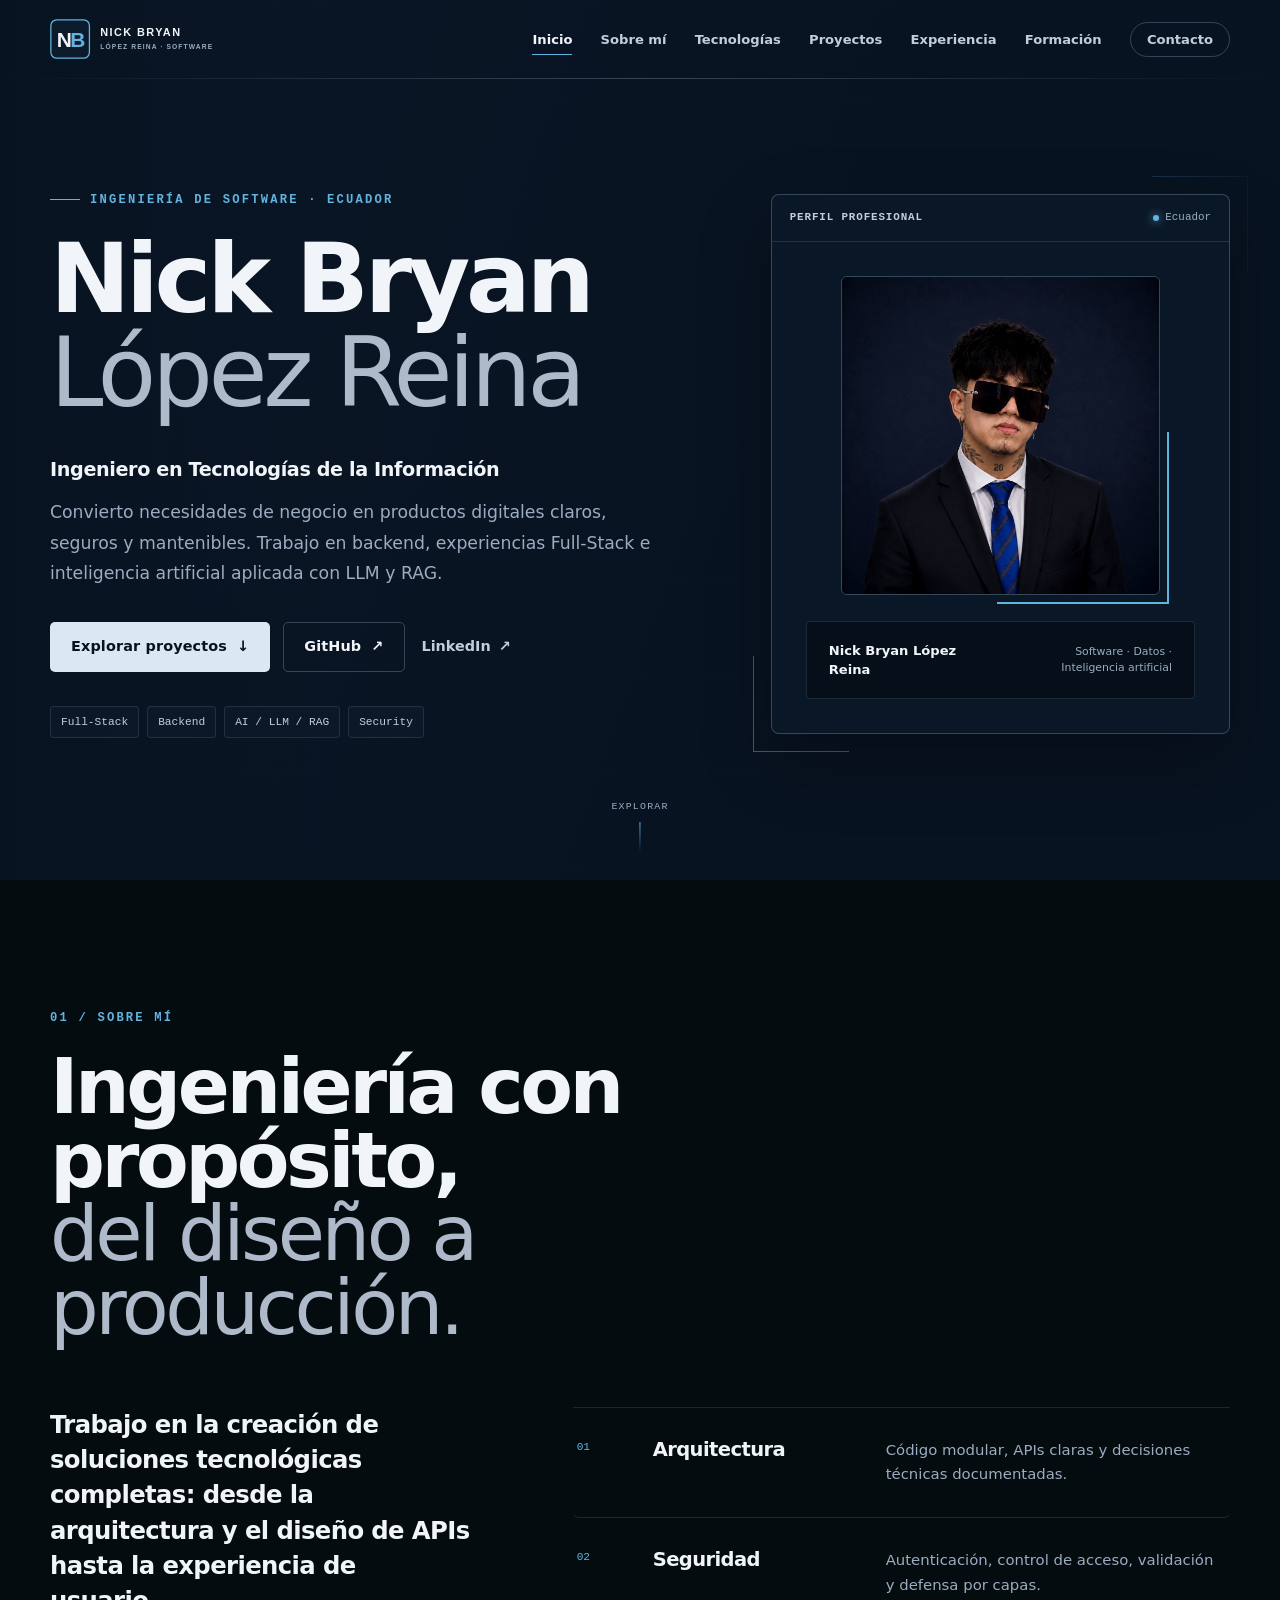
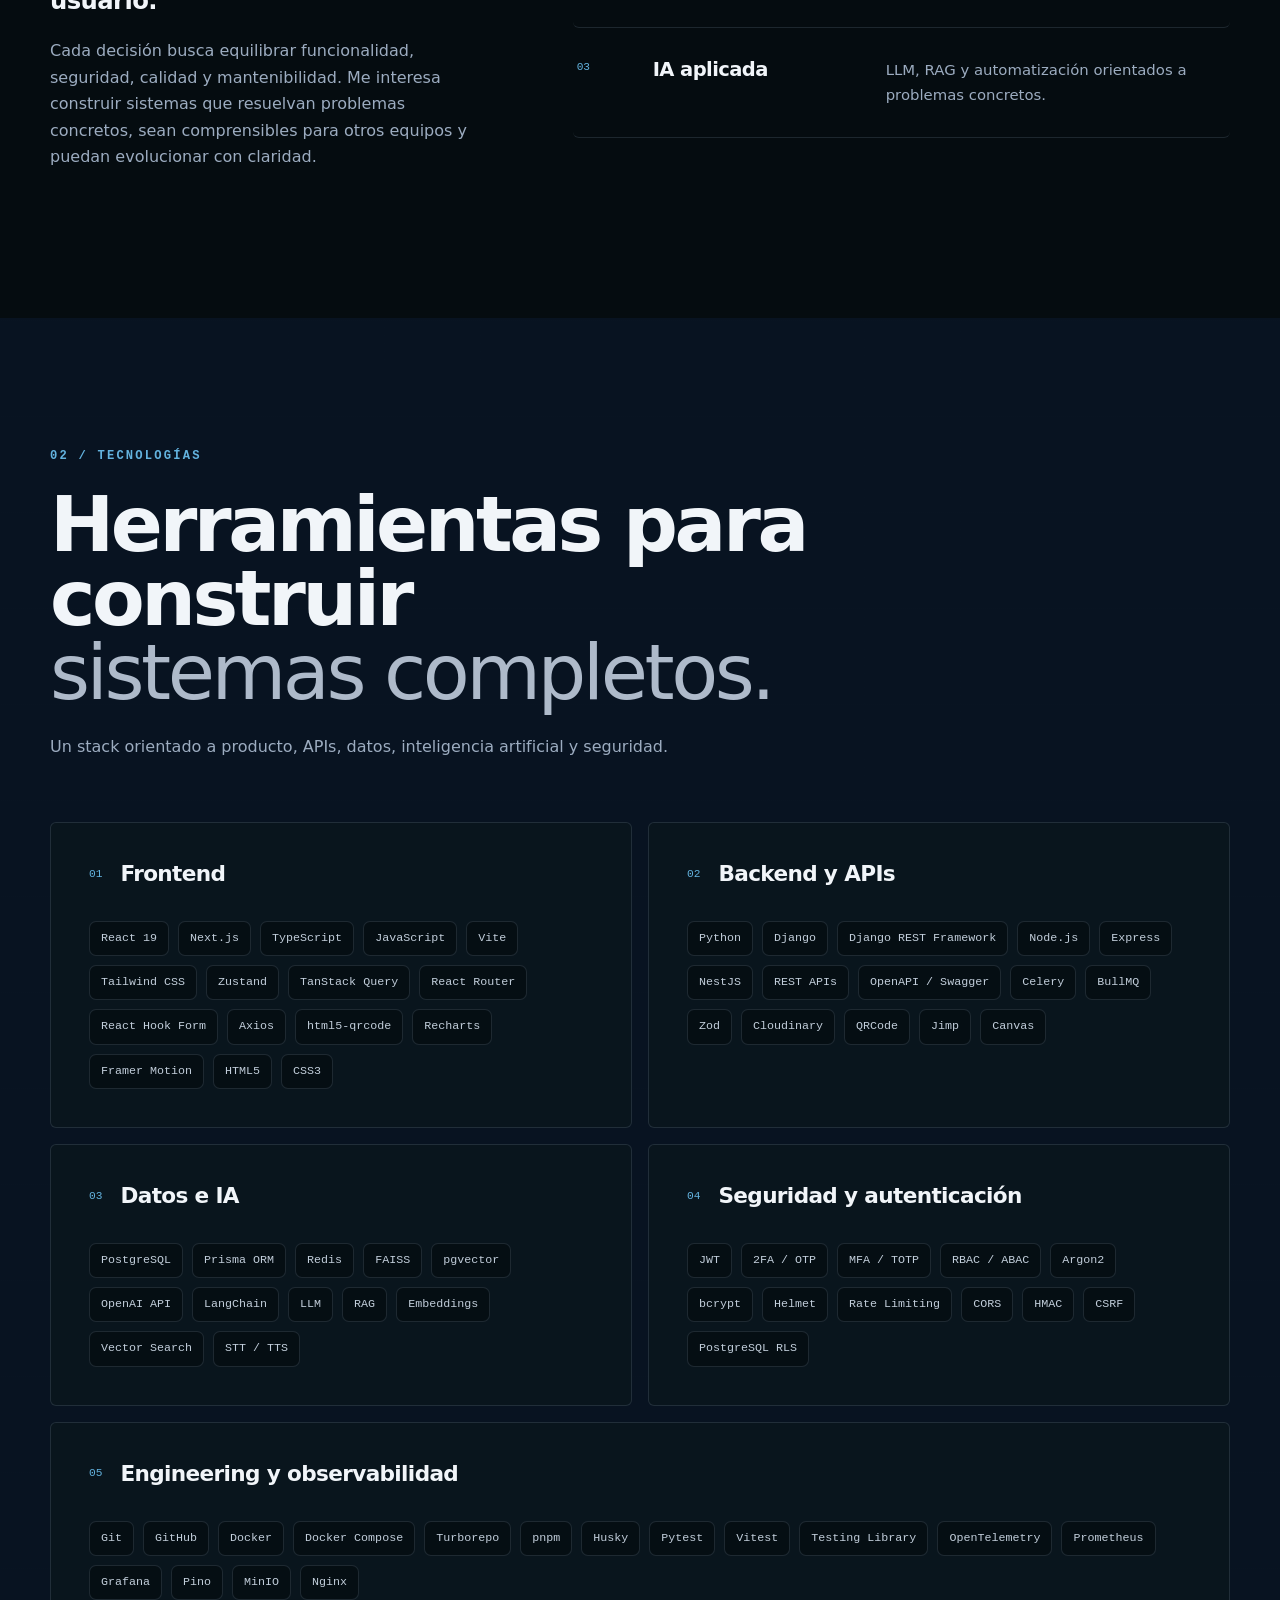
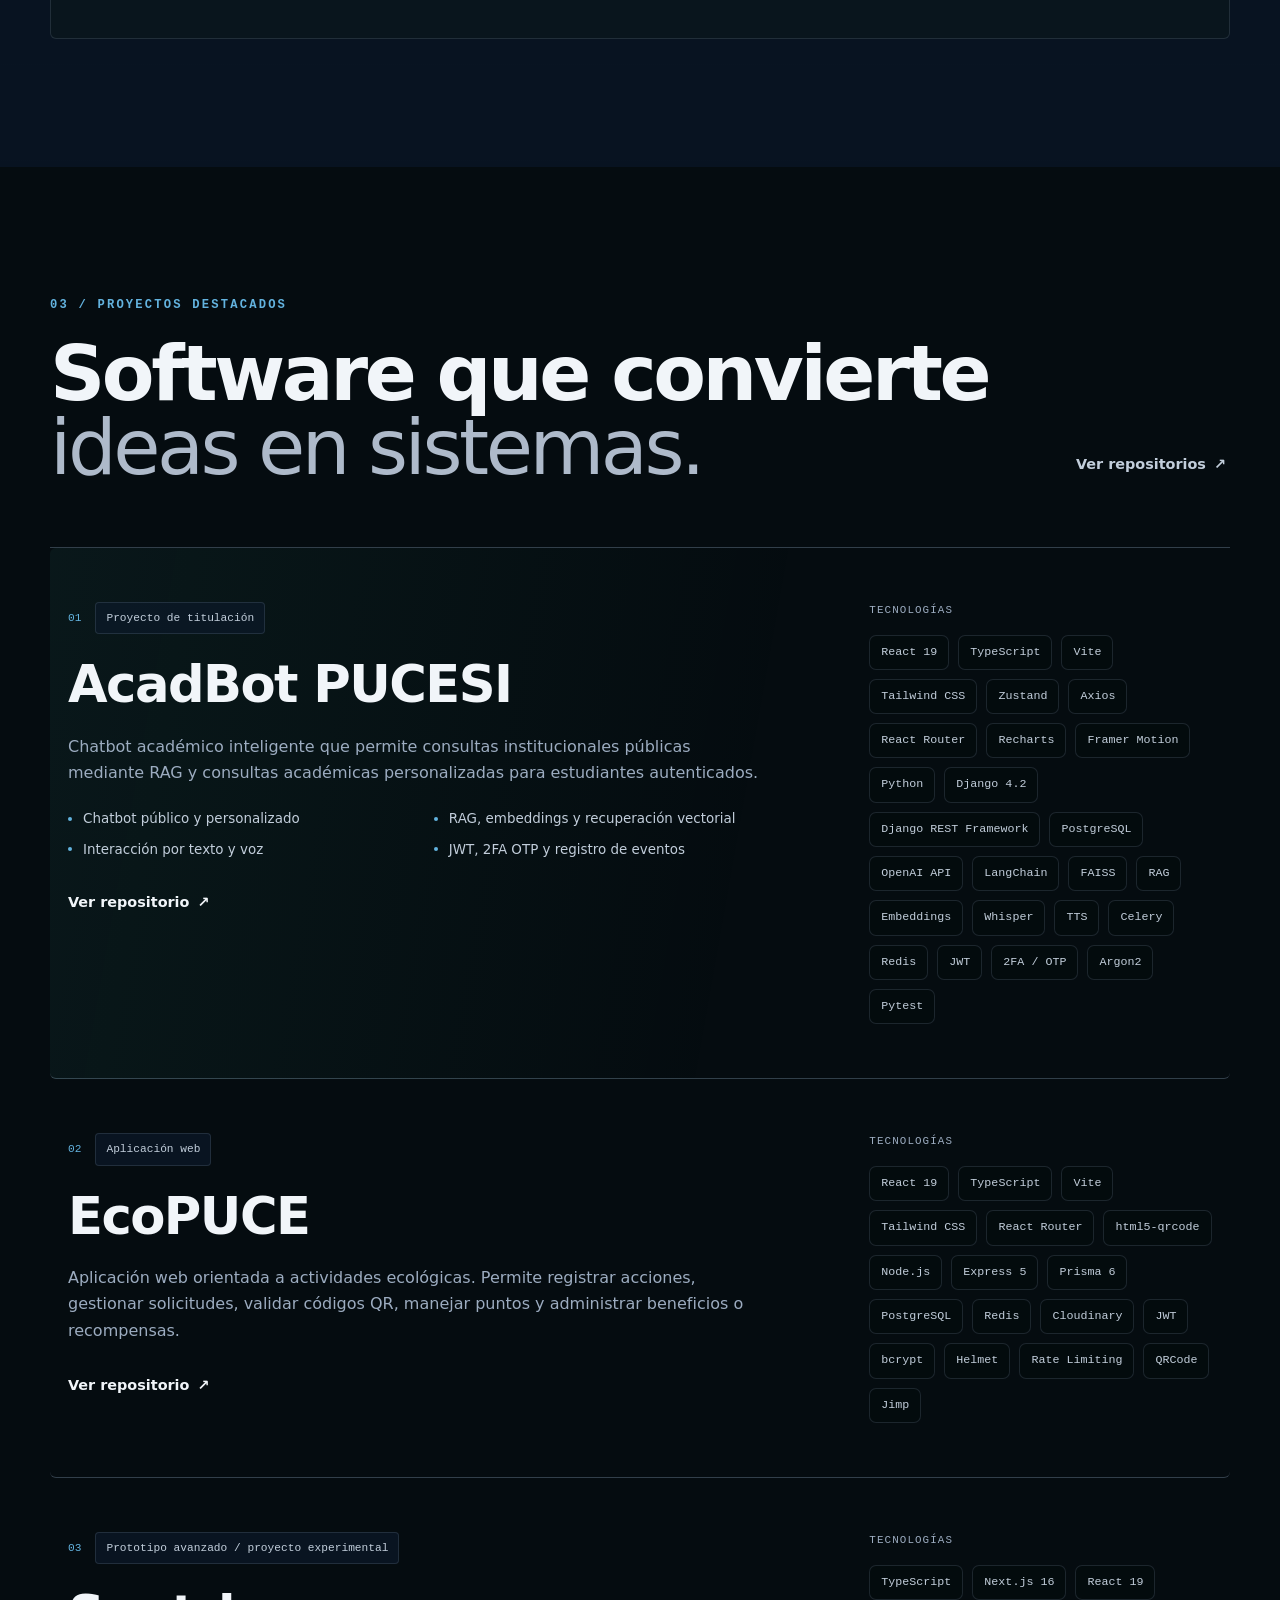
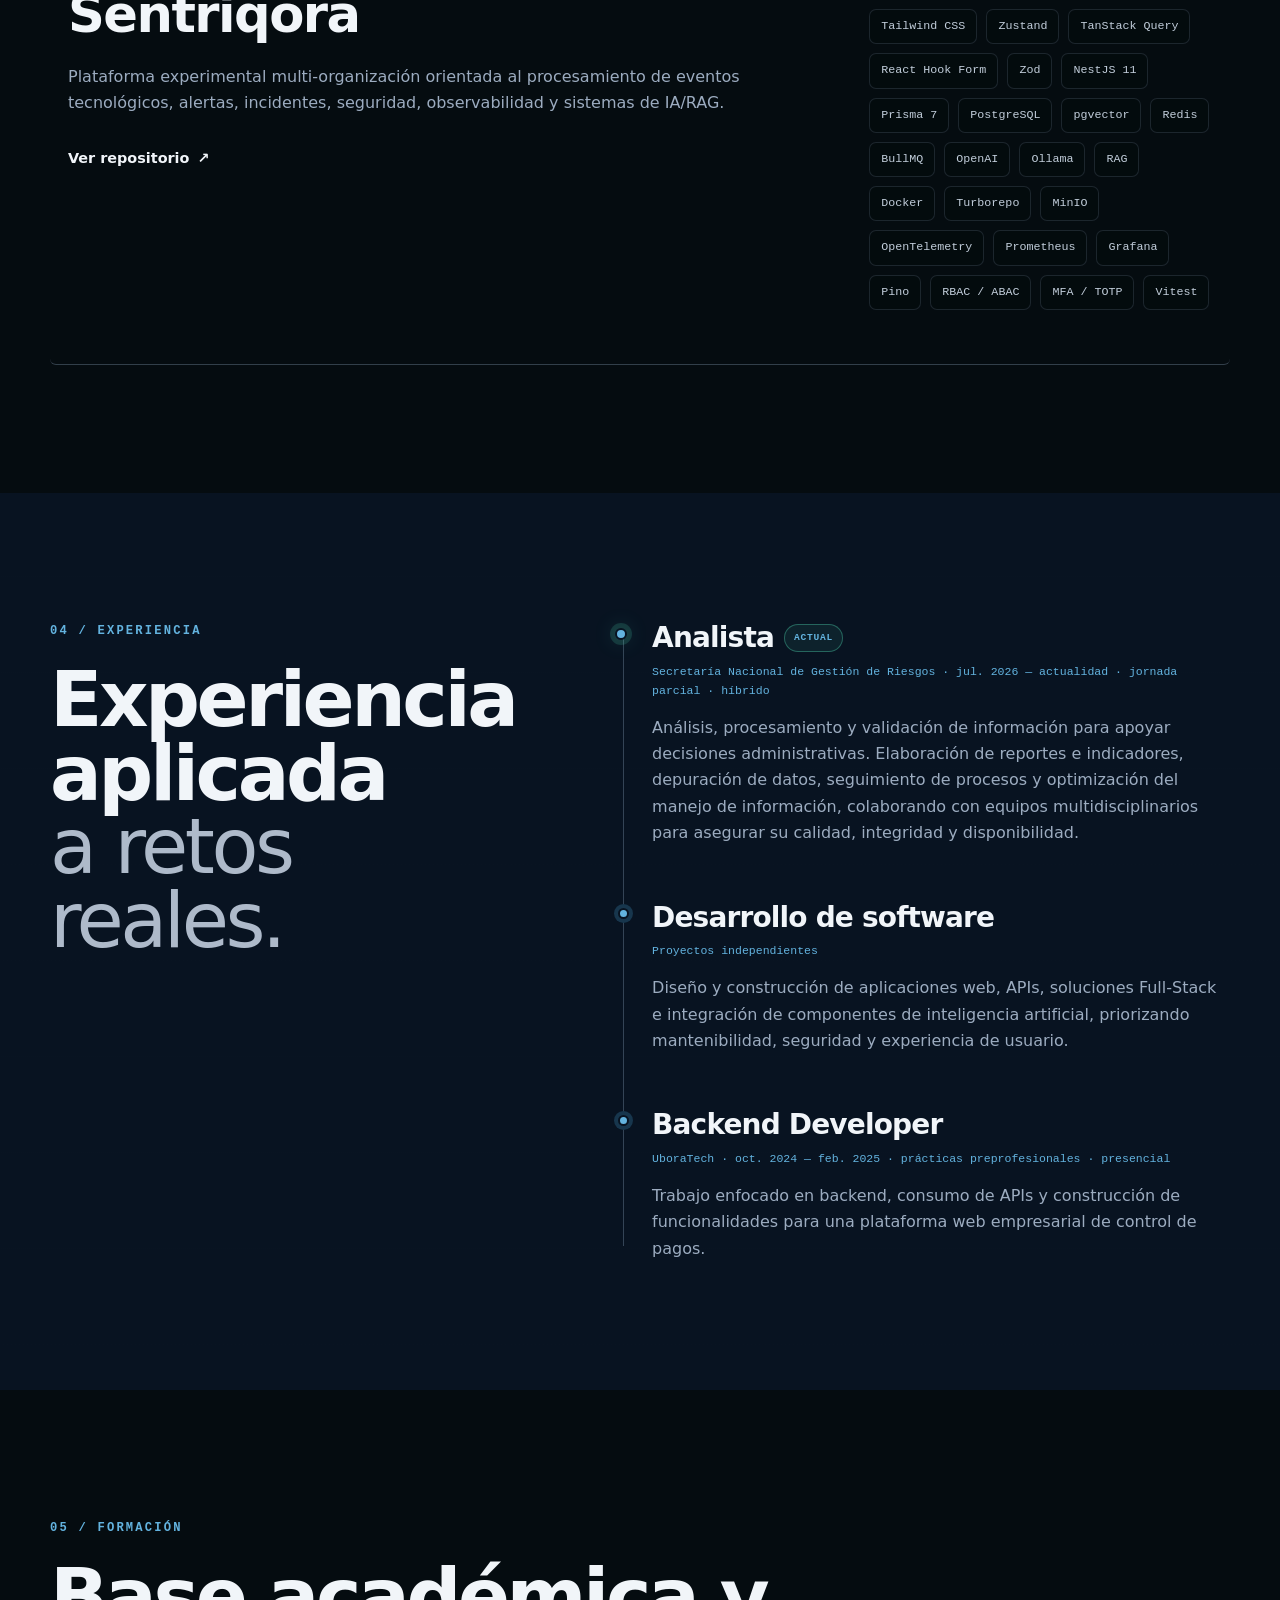
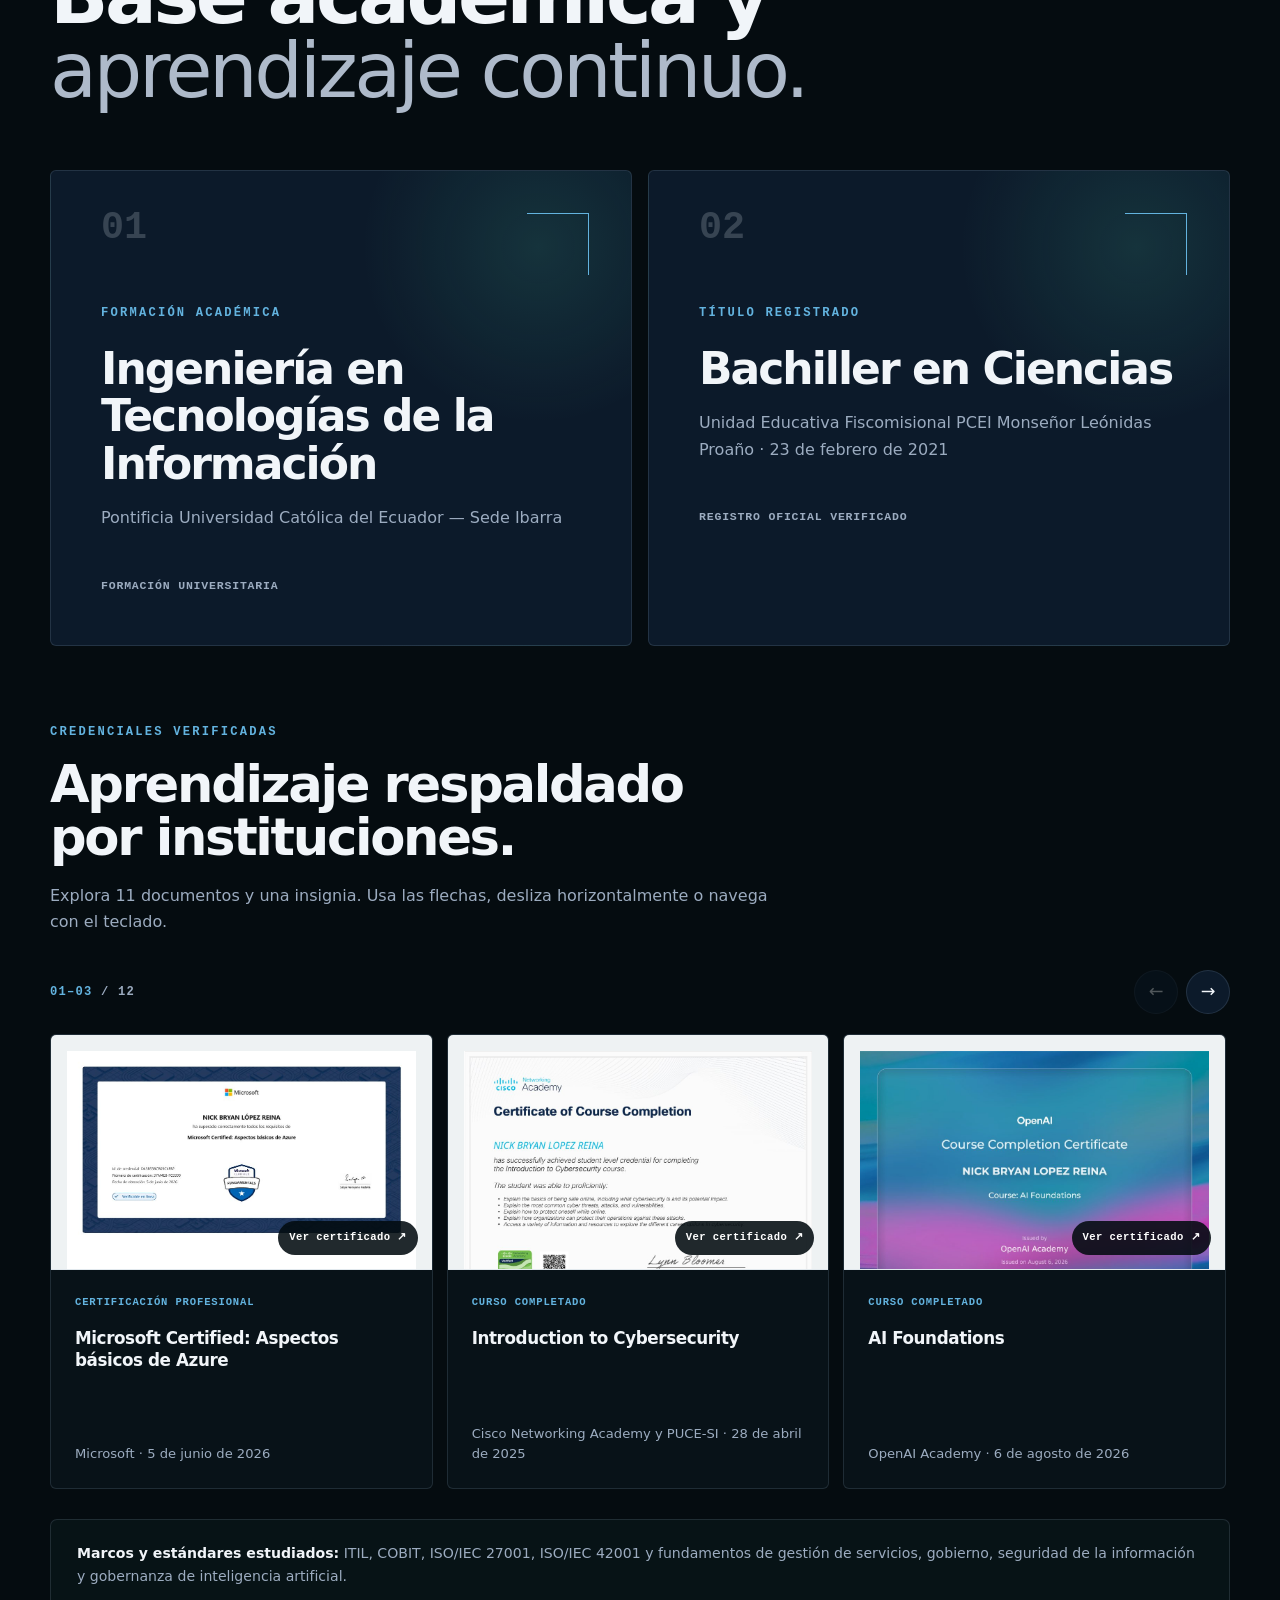
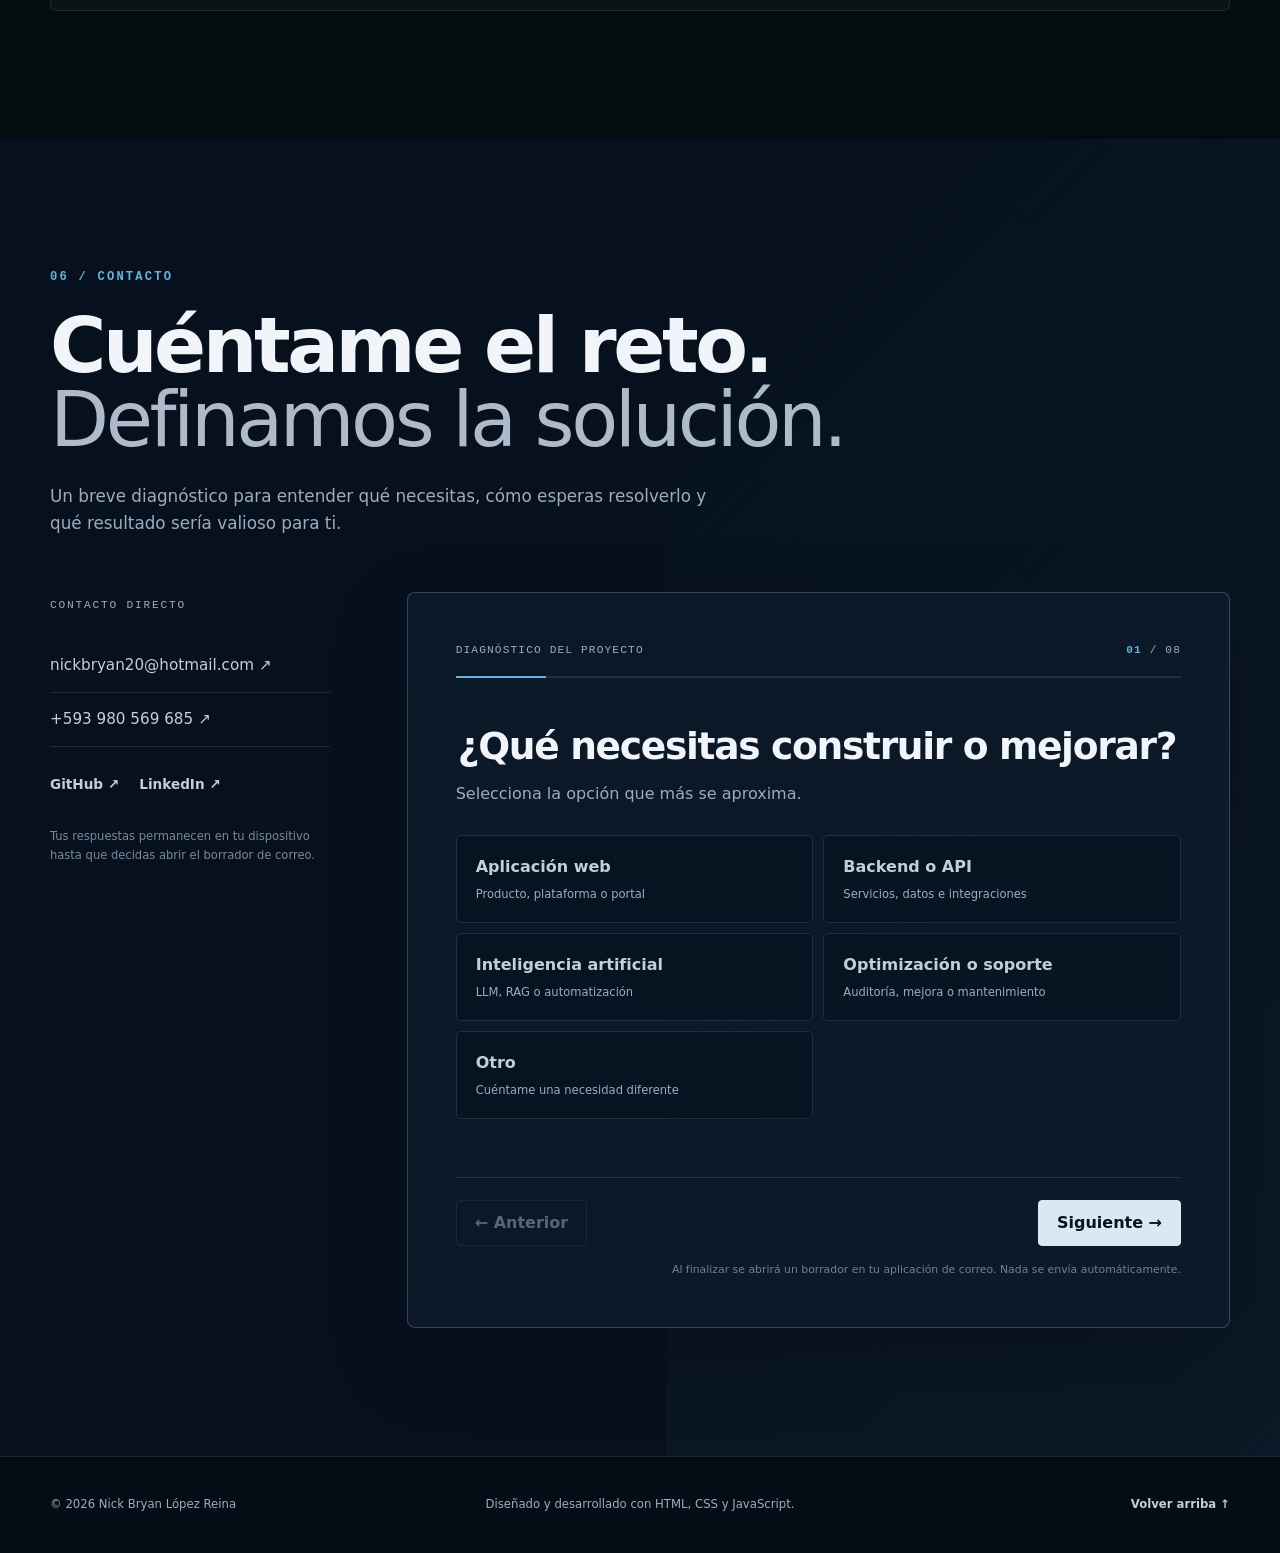
==== commit 9e8891af: "Rediseñar portafolio y contacto profesional" ====
--- a/index.html
+++ b/index.html
@@ -8,7 +8,7 @@
     <meta name="description" content="Portafolio de Nick Bryan López Reina, ingeniero en Tecnologías de la Información especializado en desarrollo de software Backend y Full-Stack, inteligencia artificial, LLM y RAG.">
     <meta name="author" content="Nick Bryan López Reina">
     <meta name="robots" content="index, follow">
-    <meta name="theme-color" content="#071014">
+    <meta name="theme-color" content="#081321">
     <link rel="canonical" href="https://nickbryan20.github.io/">
     <link rel="icon" href="favicon.svg" type="image/svg+xml">
 
@@ -16,14 +16,14 @@
     <meta property="og:description" content="Software moderno, seguro y escalable: Backend, Full-Stack e inteligencia artificial aplicada con LLM y RAG.">
     <meta property="og:type" content="profile">
     <meta property="og:url" content="https://nickbryan20.github.io/">
-    <meta property="og:image" content="https://avatars.githubusercontent.com/u/84531054?v=4">
+    <meta property="og:image" content="https://nickbryan20.github.io/nick-bryan-professional.png">
     <meta property="og:image:alt" content="Retrato de Nick Bryan López Reina">
     <meta property="og:locale" content="es_EC">
 
     <meta name="twitter:card" content="summary">
     <meta name="twitter:title" content="Nick Bryan López Reina | Ingeniero en TI">
     <meta name="twitter:description" content="Backend, Full-Stack e inteligencia artificial aplicada con LLM y RAG.">
-    <meta name="twitter:image" content="https://avatars.githubusercontent.com/u/84531054?v=4">
+    <meta name="twitter:image" content="https://nickbryan20.github.io/nick-bryan-professional.png">
     <meta name="twitter:image:alt" content="Retrato de Nick Bryan López Reina">
 
     <script type="application/ld+json">
@@ -43,7 +43,7 @@
             "name": "Nick Bryan López Reina",
             "jobTitle": "Ingeniero en Tecnologías de la Información",
             "url": "https://nickbryan20.github.io/",
-            "image": "https://avatars.githubusercontent.com/u/84531054?v=4",
+            "image": "https://nickbryan20.github.io/nick-bryan-professional.png",
             "email": "mailto:nickbryan20@hotmail.com",
             "telephone": "+593980569685",
             "sameAs": [
@@ -86,8 +86,7 @@
     <header class="site-header" data-header>
       <div class="container nav-shell">
         <a class="brand" href="#inicio" aria-label="Ir al inicio">
-          <span class="brand-mark" aria-hidden="true">NB</span>
-          <span class="brand-name">Nick Bryan</span>
+          <img class="brand-logo" src="logo-nick-bryan.svg" width="260" height="48" alt="Nick Bryan López Reina">
         </a>
 
         <button class="nav-toggle" type="button" aria-expanded="false" aria-controls="primary-nav" aria-label="Abrir menú de navegación">
@@ -117,13 +116,13 @@
 
         <div class="container hero-grid">
           <div class="hero-copy reveal">
-            <p class="eyebrow"><span></span> Software Engineer Portfolio</p>
+            <p class="eyebrow"><span></span> Ingeniería de software · Ecuador</p>
             <h1 id="hero-title">Nick Bryan<br><span>López Reina</span></h1>
             <p class="hero-role">Ingeniero en Tecnologías de la Información</p>
-            <p class="hero-summary">Diseño y desarrollo soluciones de software modernas, seguras y escalables, con especial interés en backend, sistemas Full-Stack e inteligencia artificial aplicada con LLM y RAG.</p>
+            <p class="hero-summary">Convierto necesidades de negocio en productos digitales claros, seguros y mantenibles. Trabajo en backend, experiencias Full-Stack e inteligencia artificial aplicada con LLM y RAG.</p>
 
             <div class="hero-actions" aria-label="Enlaces principales">
-              <a class="button button-primary" href="#proyectos">Ver proyectos <span aria-hidden="true">↘</span></a>
+              <a class="button button-primary" href="#proyectos">Explorar proyectos <span aria-hidden="true">↓</span></a>
               <a class="button button-secondary" href="https://github.com/NickBryan20" target="_blank" rel="noopener noreferrer">GitHub <span aria-hidden="true">↗</span></a>
               <a class="text-link" href="https://www.linkedin.com/in/nick-bryan-lopez-reina/" target="_blank" rel="noopener noreferrer">LinkedIn <span aria-hidden="true">↗</span></a>
             </div>
@@ -139,22 +138,17 @@
           <div class="profile-visual reveal" data-delay="1">
             <div class="profile-card">
               <div class="card-bar">
-                <span class="window-dots" aria-hidden="true"><i></i><i></i><i></i></span>
-                <span>profile.md</span>
-                <span class="card-status"><i aria-hidden="true"></i> portfolio</span>
+                <span class="profile-label">Perfil profesional</span>
+                <span class="card-status"><i aria-hidden="true"></i> Ecuador</span>
               </div>
               <div class="profile-card-body">
                 <div class="avatar-frame">
-                  <img src="https://avatars.githubusercontent.com/u/84531054?v=4" width="280" height="280" alt="Retrato de Nick Bryan López Reina" fetchpriority="high">
+                  <img src="nick-bryan-professional.png" width="1254" height="1254" alt="Retrato profesional de Nick Bryan López Reina" fetchpriority="high">
                   <span class="avatar-accent" aria-hidden="true"></span>
                 </div>
-                <div class="profile-meta">
-                  <p class="code-comment">// enfoque profesional</p>
-                  <p><span class="code-key">const</span> engineer = {</p>
-                  <p class="code-indent">architecture: <span class="code-value">"scalable"</span>,</p>
-                  <p class="code-indent">security: <span class="code-value">"by design"</span>,</p>
-                  <p class="code-indent">ai: <span class="code-value">"applied"</span></p>
-                  <p>};</p>
+                <div class="profile-meta profile-summary">
+                  <strong>Nick Bryan López Reina</strong>
+                  <span>Software · Datos · Inteligencia artificial</span>
                 </div>
               </div>
             </div>
@@ -501,17 +495,135 @@
       </section>
 
       <section id="contacto" class="section contact" aria-labelledby="contact-title">
-        <div class="container contact-inner reveal">
-          <p class="section-index">06 / Contacto</p>
-          <h2 id="contact-title">¿Construimos<br><span>algo útil?</span></h2>
-          <p>Conversemos sobre desarrollo de software, arquitectura, Backend, Full-Stack o inteligencia artificial aplicada.</p>
-          <div class="contact-primary">
-            <a class="contact-email" href="mailto:nickbryan20@hotmail.com">nickbryan20@hotmail.com <span aria-hidden="true">↗</span></a>
-            <a class="contact-phone" href="tel:+593980569685">+593 980 569 685 <span aria-hidden="true">↗</span></a>
-          </div>
-          <div class="contact-links">
-            <a href="https://github.com/NickBryan20" target="_blank" rel="noopener noreferrer">GitHub <span aria-hidden="true">↗</span></a>
-            <a href="https://www.linkedin.com/in/nick-bryan-lopez-reina/" target="_blank" rel="noopener noreferrer">LinkedIn <span aria-hidden="true">↗</span></a>
+        <div class="container">
+          <div class="contact-heading reveal">
+            <p class="section-index">06 / Contacto</p>
+            <h2 id="contact-title">Cuéntame el reto.<br><span>Definamos la solución.</span></h2>
+            <p>Un breve diagnóstico para entender qué necesitas, cómo esperas resolverlo y qué resultado sería valioso para ti.</p>
+          </div>
+
+          <div class="contact-layout reveal">
+            <aside class="contact-details" aria-label="Datos de contacto">
+              <p class="contact-kicker">Contacto directo</p>
+              <a href="mailto:nickbryan20@hotmail.com">nickbryan20@hotmail.com <span aria-hidden="true">↗</span></a>
+              <a href="tel:+593980569685">+593 980 569 685 <span aria-hidden="true">↗</span></a>
+              <div class="contact-links">
+                <a href="https://github.com/NickBryan20" target="_blank" rel="noopener noreferrer">GitHub ↗</a>
+                <a href="https://www.linkedin.com/in/nick-bryan-lopez-reina/" target="_blank" rel="noopener noreferrer">LinkedIn ↗</a>
+              </div>
+              <p class="contact-note">Tus respuestas permanecen en tu dispositivo hasta que decidas abrir el borrador de correo.</p>
+            </aside>
+
+            <form class="project-form" data-project-form novalidate>
+              <div class="form-topline">
+                <span>Diagnóstico del proyecto</span>
+                <span><strong data-form-current>01</strong> / <span data-form-total>08</span></span>
+              </div>
+              <div class="form-progress" aria-hidden="true"><span data-form-progress></span></div>
+              <p class="sr-only" aria-live="polite" data-form-announcement></p>
+
+              <div class="form-viewport">
+                <fieldset class="form-step is-active" data-form-step>
+                  <legend>¿Qué necesitas construir o mejorar?</legend>
+                  <p class="form-helper">Selecciona la opción que más se aproxima.</p>
+                  <div class="option-grid">
+                    <label><input type="radio" name="tipo" value="Aplicación web" required><span>Aplicación web<small>Producto, plataforma o portal</small></span></label>
+                    <label><input type="radio" name="tipo" value="Backend o API"><span>Backend o API<small>Servicios, datos e integraciones</small></span></label>
+                    <label><input type="radio" name="tipo" value="Inteligencia artificial"><span>Inteligencia artificial<small>LLM, RAG o automatización</small></span></label>
+                    <label><input type="radio" name="tipo" value="Optimización o soporte"><span>Optimización o soporte<small>Auditoría, mejora o mantenimiento</small></span></label>
+                    <label><input type="radio" name="tipo" value="Otro"><span>Otro<small>Cuéntame una necesidad diferente</small></span></label>
+                  </div>
+                </fieldset>
+
+                <fieldset class="form-step" data-form-step>
+                  <legend>¿Qué problema deseas resolver?</legend>
+                  <p class="form-helper">Describe la situación actual, a quién afecta y por qué es importante atenderla.</p>
+                  <label class="field-label" for="problema">Contexto del problema</label>
+                  <textarea id="problema" name="problema" rows="6" minlength="20" maxlength="1200" required placeholder="Ejemplo: actualmente el equipo procesa la información de forma manual y pierde tiempo..."></textarea>
+                </fieldset>
+
+                <fieldset class="form-step" data-form-step>
+                  <legend>¿Cómo debería funcionar la solución?</legend>
+                  <p class="form-helper">Explica el flujo ideal, las funciones principales y cualquier referencia que tengas.</p>
+                  <label class="field-label" for="solucion">Resultado esperado</label>
+                  <textarea id="solucion" name="solucion" rows="6" minlength="20" maxlength="1200" required placeholder="La persona debería poder registrarse, consultar..., y el administrador necesitaría..."></textarea>
+                </fieldset>
+
+                <fieldset class="form-step" data-form-step>
+                  <legend>¿En qué estado se encuentra?</legend>
+                  <div class="option-grid option-grid-compact">
+                    <label><input type="radio" name="estado" value="Solo una idea" required><span>Solo una idea</span></label>
+                    <label><input type="radio" name="estado" value="Requisitos definidos"><span>Requisitos definidos</span></label>
+                    <label><input type="radio" name="estado" value="Diseño o prototipo"><span>Diseño o prototipo</span></label>
+                    <label><input type="radio" name="estado" value="Producto existente"><span>Producto existente</span></label>
+                  </div>
+                  <label class="field-label" for="recursos">Tecnologías, documentos o enlaces disponibles <small>(opcional)</small></label>
+                  <textarea id="recursos" name="recursos" rows="3" maxlength="600" placeholder="Repositorio, diseño, sitio actual, stack tecnológico..."></textarea>
+                </fieldset>
+
+                <fieldset class="form-step" data-form-step>
+                  <legend>¿Qué alcance e integraciones imaginas?</legend>
+                  <p class="form-helper">Incluye usuarios, módulos, pagos, autenticación, servicios externos, datos o cualquier requisito clave.</p>
+                  <label class="field-label" for="alcance">Alcance principal</label>
+                  <textarea id="alcance" name="alcance" rows="6" minlength="10" maxlength="1200" required placeholder="Usuarios, panel administrativo, reportes, API externa, roles y permisos..."></textarea>
+                </fieldset>
+
+                <fieldset class="form-step" data-form-step>
+                  <legend>¿Cuándo lo necesitas?</legend>
+                  <div class="option-grid option-grid-compact">
+                    <label><input type="radio" name="plazo" value="Lo antes posible" required><span>Lo antes posible</span></label>
+                    <label><input type="radio" name="plazo" value="En 1 a 2 meses"><span>En 1 a 2 meses</span></label>
+                    <label><input type="radio" name="plazo" value="En 3 a 6 meses"><span>En 3 a 6 meses</span></label>
+                    <label><input type="radio" name="plazo" value="Fecha flexible"><span>Fecha flexible</span></label>
+                  </div>
+                  <label class="field-label" for="fecha">Fecha o razón de la urgencia <small>(opcional)</small></label>
+                  <input id="fecha" name="fecha" type="text" maxlength="200" placeholder="Lanzamiento, evento, compromiso interno...">
+                </fieldset>
+
+                <fieldset class="form-step" data-form-step>
+                  <legend>¿Qué inversión y modalidad consideras?</legend>
+                  <p class="form-helper">Una referencia permite recomendar un alcance realista. Puedes dejar el presupuesto por definir.</p>
+                  <label class="field-label" for="presupuesto">Presupuesto estimado</label>
+                  <select id="presupuesto" name="presupuesto" required>
+                    <option value="">Selecciona una opción</option>
+                    <option>Por definir con la propuesta</option>
+                    <option>Menos de USD 500</option>
+                    <option>USD 500 – 1.500</option>
+                    <option>USD 1.500 – 3.000</option>
+                    <option>Más de USD 3.000</option>
+                  </select>
+                  <label class="field-label" for="modalidad">Modalidad preferida</label>
+                  <select id="modalidad" name="modalidad" required>
+                    <option value="">Selecciona una opción</option>
+                    <option>Proyecto con alcance cerrado</option>
+                    <option>Trabajo por etapas</option>
+                    <option>Soporte o colaboración continua</option>
+                    <option>Necesito recomendación</option>
+                  </select>
+                </fieldset>
+
+                <fieldset class="form-step" data-form-step>
+                  <legend>¿Cómo puedo contactarte?</legend>
+                  <div class="field-grid">
+                    <div><label class="field-label" for="nombre">Nombre</label><input id="nombre" name="nombre" type="text" autocomplete="name" required></div>
+                    <div><label class="field-label" for="organizacion">Empresa <small>(opcional)</small></label><input id="organizacion" name="organizacion" type="text" autocomplete="organization"></div>
+                    <div><label class="field-label" for="email">Correo</label><input id="email" name="email" type="email" autocomplete="email" required></div>
+                    <div><label class="field-label" for="telefono">Teléfono <small>(opcional)</small></label><input id="telefono" name="telefono" type="tel" autocomplete="tel"></div>
+                  </div>
+                  <label class="field-label" for="canal">Canal preferido</label>
+                  <select id="canal" name="canal" required><option value="">Selecciona una opción</option><option>Correo electrónico</option><option>WhatsApp o llamada</option><option>LinkedIn</option></select>
+                  <label class="consent"><input type="checkbox" name="confirmacion" required><span>Confirmo que la información es correcta y deseo preparar la solicitud.</span></label>
+                </fieldset>
+              </div>
+
+              <div class="form-error" role="alert" data-form-error></div>
+              <div class="form-navigation">
+                <button class="form-back" type="button" data-form-back disabled><span aria-hidden="true">←</span> Anterior</button>
+                <button class="form-next" type="button" data-form-next>Siguiente <span aria-hidden="true">→</span></button>
+                <button class="form-submit" type="submit" data-form-submit hidden>Preparar solicitud <span aria-hidden="true">↗</span></button>
+              </div>
+              <p class="form-footnote">Al finalizar se abrirá un borrador en tu aplicación de correo. Nada se envía automáticamente.</p>
+            </form>
           </div>
         </div>
       </section>
--- a/styles.css
+++ b/styles.css
@@ -1,23 +1,23 @@
 :root {
   color-scheme: dark;
-  --bg: #071014;
-  --bg-deep: #050b0e;
-  --surface: #0b171d;
-  --surface-raised: #0f1e25;
-  --surface-soft: #102229;
-  --text: #eef8f7;
-  --muted: #9eb1b6;
-  --muted-strong: #bdcacc;
-  --line: rgba(190, 222, 224, 0.14);
-  --line-strong: rgba(190, 222, 224, 0.24);
-  --accent: #55e6bd;
-  --accent-dark: #183c35;
-  --blue: #65a9ff;
+  --bg: #081321;
+  --bg-deep: #050c16;
+  --surface: #0c1a2a;
+  --surface-raised: #112238;
+  --surface-soft: #14283e;
+  --text: #f1f5f9;
+  --muted: #9cacc0;
+  --muted-strong: #c2cedb;
+  --line: rgba(157, 181, 207, 0.16);
+  --line-strong: rgba(157, 181, 207, 0.3);
+  --accent: #63b3df;
+  --accent-dark: #17364d;
+  --blue: #8ab8ff;
   --header-height: 78px;
-  --radius: 18px;
-  --radius-sm: 11px;
+  --radius: 12px;
+  --radius-sm: 7px;
   --container: 1180px;
-  --shadow: 0 24px 70px rgba(0, 0, 0, 0.28);
+  --shadow: 0 28px 70px rgba(0, 0, 0, 0.32);
   --font-sans: Inter, ui-sans-serif, system-ui, -apple-system, BlinkMacSystemFont, "Segoe UI", sans-serif;
   --font-mono: "SFMono-Regular", Consolas, "Liberation Mono", monospace;
 }
@@ -137,9 +137,12 @@
 .brand {
   display: inline-flex;
   align-items: center;
-  gap: 12px;
-  font-weight: 750;
-  letter-spacing: -0.02em;
+  flex: 0 0 auto;
+}
+
+.brand-logo {
+  width: 218px;
+  height: auto;
 }
 
 .brand-mark {
@@ -936,7 +939,7 @@
   border-radius: var(--radius);
   display: flex;
   flex-direction: column;
-  justify-content: flex-end;
+  justify-content: flex-start;
   background:
     radial-gradient(circle at 84% 16%, rgba(85, 230, 189, 0.12), transparent 28%),
     var(--surface);
@@ -979,7 +982,8 @@
 
 .education-status {
   align-self: flex-start;
-  margin-top: 26px;
+  margin-top: auto;
+  padding-top: 26px;
   color: var(--accent);
   font-family: var(--font-mono);
   font-size: 0.72rem;
@@ -1657,3 +1661,763 @@
     transform: none;
   }
 }
+
+.education-card .card-label {
+  margin-top: 82px;
+}
+
+/* Professional editorial direction */
+body {
+  background:
+    linear-gradient(180deg, rgba(8, 19, 33, 0.97), rgba(8, 19, 33, 0.99)),
+    linear-gradient(90deg, rgba(157, 181, 207, 0.06) 1px, transparent 1px),
+    linear-gradient(rgba(157, 181, 207, 0.06) 1px, transparent 1px);
+  background-color: var(--bg);
+  background-size: auto, 96px 96px, 96px 96px;
+}
+
+.site-header.is-scrolled {
+  background: rgba(5, 12, 22, 0.9);
+}
+
+.brand-mark {
+  border-color: rgba(99, 179, 223, 0.4);
+  border-radius: 5px;
+  background: rgba(99, 179, 223, 0.08);
+}
+
+.nav-cta,
+.button-primary {
+  box-shadow: none;
+}
+
+.hero {
+  min-height: 880px;
+  background: linear-gradient(110deg, rgba(17, 34, 56, 0.24), transparent 58%);
+}
+
+.hero::after {
+  position: absolute;
+  inset: var(--header-height) 0 auto;
+  height: 1px;
+  background: linear-gradient(90deg, transparent, var(--line-strong), transparent);
+  content: "";
+}
+
+.hero-glow {
+  display: none;
+}
+
+.hero-grid {
+  grid-template-columns: minmax(0, 1.05fr) minmax(360px, 0.78fr);
+  gap: clamp(58px, 8vw, 108px);
+}
+
+.eyebrow,
+.section-index,
+.card-label {
+  color: var(--accent);
+  letter-spacing: 0.18em;
+}
+
+h1,
+h2 {
+  letter-spacing: -0.045em;
+}
+
+h1 {
+  font-size: clamp(3.8rem, 7.5vw, 6.7rem);
+  line-height: 0.98;
+}
+
+h1 span,
+h2 span {
+  color: #aebaca;
+  font-weight: 520;
+}
+
+.hero-role {
+  margin-top: 34px;
+  font-size: clamp(1.05rem, 1.5vw, 1.22rem);
+}
+
+.hero-summary {
+  max-width: 650px;
+  line-height: 1.75;
+}
+
+.button {
+  border-radius: 5px;
+  letter-spacing: 0.01em;
+}
+
+.button-primary {
+  background: #dbe8f2;
+  color: #071321;
+}
+
+.button-primary:hover {
+  background: #ffffff;
+}
+
+.button-secondary {
+  background: transparent;
+}
+
+.button-secondary:hover {
+  border-color: var(--accent);
+}
+
+.specialty-list li,
+.project-kind {
+  border-radius: 4px;
+  background: rgba(12, 26, 42, 0.7);
+}
+
+.profile-visual::before,
+.profile-visual::after {
+  width: 96px;
+  height: 96px;
+  border-color: rgba(99, 179, 223, 0.48);
+}
+
+.portrait-card {
+  position: relative;
+  margin: 0;
+  padding: 12px;
+  border: 1px solid var(--line-strong);
+  background: #0a1727;
+  box-shadow: var(--shadow);
+}
+
+.portrait-card::before {
+  position: absolute;
+  z-index: 1;
+  inset: 12px;
+  border: 1px solid rgba(255, 255, 255, 0.08);
+  content: "";
+  pointer-events: none;
+}
+
+.portrait-card img {
+  width: 100%;
+  aspect-ratio: 4 / 5;
+  object-fit: cover;
+  object-position: center 30%;
+  filter: saturate(0.88) contrast(1.04);
+}
+
+.portrait-card figcaption {
+  display: flex;
+  justify-content: space-between;
+  gap: 20px;
+  align-items: flex-end;
+  padding: 18px 8px 7px;
+  color: var(--text);
+  font-size: 0.78rem;
+  font-weight: 700;
+  letter-spacing: 0.05em;
+  text-transform: uppercase;
+}
+
+.portrait-card small {
+  max-width: 190px;
+  color: var(--muted);
+  font-size: 0.62rem;
+  font-weight: 550;
+  line-height: 1.5;
+  text-align: right;
+}
+
+.profile-card .card-bar {
+  grid-template-columns: 1fr auto;
+  padding: 14px 18px;
+}
+
+.profile-label {
+  color: var(--muted-strong);
+  font-weight: 650;
+  letter-spacing: 0.08em;
+  text-transform: uppercase;
+}
+
+.profile-card {
+  border-radius: 8px;
+  background: #0a1727;
+  backdrop-filter: none;
+}
+
+.profile-card-body {
+  padding: clamp(22px, 3.5vw, 34px);
+}
+
+.avatar-frame {
+  width: min(82%, 330px);
+  margin-bottom: 26px;
+}
+
+.avatar-frame img {
+  aspect-ratio: 1;
+  height: auto;
+  border-radius: 6px;
+  object-fit: cover;
+  object-position: center 25%;
+  filter: saturate(0.9) contrast(1.03);
+}
+
+.avatar-accent {
+  border-radius: 0;
+}
+
+.profile-summary {
+  display: flex;
+  align-items: center;
+  justify-content: space-between;
+  gap: 18px;
+  border-radius: 4px;
+  background: rgba(5, 12, 22, 0.72);
+  font-family: var(--font-sans);
+  line-height: 1.45;
+}
+
+.profile-summary strong {
+  color: var(--text);
+  font-size: 0.82rem;
+}
+
+.profile-summary span {
+  max-width: 160px;
+  color: var(--muted);
+  font-size: 0.68rem;
+  text-align: right;
+}
+
+.stack-card,
+.project-card,
+.timeline-entry,
+.education-card,
+.credential-slide,
+.principle-card {
+  border-radius: 6px;
+}
+
+.contact {
+  min-height: auto;
+  display: block;
+  text-align: left;
+  background: #07111e;
+}
+
+.contact::before {
+  top: 0;
+  left: auto;
+  right: 0;
+  width: 48%;
+  height: 100%;
+  transform: none;
+  border: 0;
+  border-radius: 0;
+  box-shadow: none;
+  background: linear-gradient(135deg, transparent, rgba(99, 179, 223, 0.045));
+}
+
+.contact-heading {
+  position: relative;
+  max-width: 920px;
+  margin-bottom: 54px;
+}
+
+.js .contact .reveal {
+  opacity: 1;
+  transform: none;
+}
+
+.contact h2 {
+  font-size: clamp(3rem, 6vw, 6rem);
+}
+
+.contact-heading > p:last-child {
+  max-width: 680px;
+  margin: 26px 0 0;
+  color: var(--muted);
+  font-size: 1.05rem;
+}
+
+.contact-layout {
+  position: relative;
+  display: grid;
+  grid-template-columns: minmax(220px, 0.34fr) minmax(0, 1fr);
+  gap: clamp(34px, 6vw, 78px);
+  align-items: start;
+}
+
+.contact-details {
+  position: sticky;
+  top: calc(var(--header-height) + 34px);
+  padding-top: 4px;
+}
+
+.contact-kicker {
+  margin: 0 0 24px;
+  color: var(--muted);
+  font-family: var(--font-mono);
+  font-size: 0.7rem;
+  letter-spacing: 0.16em;
+  text-transform: uppercase;
+}
+
+.contact-details > a {
+  display: block;
+  padding: 14px 0;
+  border-bottom: 1px solid var(--line);
+  color: var(--muted-strong);
+  font-size: clamp(0.78rem, 1.4vw, 0.95rem);
+  overflow-wrap: anywhere;
+  transition: color 180ms ease, border-color 180ms ease;
+}
+
+.contact-details > a:hover {
+  border-color: var(--accent);
+  color: var(--text);
+}
+
+.contact-details .contact-links {
+  justify-content: flex-start;
+  gap: 20px;
+  margin-top: 26px;
+}
+
+.contact-note {
+  margin: 32px 0 0;
+  color: #77889c;
+  font-size: 0.72rem;
+  line-height: 1.6;
+}
+
+.project-form {
+  min-height: 620px;
+  padding: clamp(24px, 4vw, 48px);
+  border: 1px solid var(--line-strong);
+  border-radius: 8px;
+  background: rgba(12, 26, 42, 0.86);
+  box-shadow: 0 30px 80px rgba(0, 0, 0, 0.22);
+}
+
+.form-topline {
+  display: flex;
+  justify-content: space-between;
+  gap: 18px;
+  color: var(--muted);
+  font-family: var(--font-mono);
+  font-size: 0.7rem;
+  letter-spacing: 0.1em;
+  text-transform: uppercase;
+}
+
+.form-topline strong {
+  color: var(--accent);
+}
+
+.form-progress {
+  height: 2px;
+  margin: 16px 0 46px;
+  overflow: hidden;
+  background: rgba(157, 181, 207, 0.14);
+}
+
+.form-progress span {
+  display: block;
+  width: 12.5%;
+  height: 100%;
+  background: var(--accent);
+  transition: width 260ms ease;
+}
+
+.form-viewport {
+  position: relative;
+}
+
+.form-step {
+  display: none;
+  min-width: 0;
+  margin: 0;
+  padding: 0;
+  border: 0;
+}
+
+.form-step.is-active {
+  display: block;
+  animation: form-step-in 260ms ease both;
+}
+
+@keyframes form-step-in {
+  from { transform: translateX(14px); opacity: 0; }
+  to { transform: translateX(0); opacity: 1; }
+}
+
+.form-step legend {
+  width: 100%;
+  margin: 0 0 12px;
+  color: var(--text);
+  font-size: clamp(1.55rem, 3vw, 2.35rem);
+  font-weight: 720;
+  letter-spacing: -0.035em;
+  line-height: 1.2;
+}
+
+.form-helper {
+  margin: 0 0 28px;
+  color: var(--muted);
+}
+
+.option-grid {
+  display: grid;
+  grid-template-columns: repeat(2, minmax(0, 1fr));
+  gap: 10px;
+}
+
+.option-grid label {
+  position: relative;
+  cursor: pointer;
+}
+
+.option-grid input {
+  position: absolute;
+  width: 1px;
+  height: 1px;
+  opacity: 0;
+}
+
+.option-grid label > span {
+  display: flex;
+  min-height: 88px;
+  flex-direction: column;
+  justify-content: center;
+  padding: 17px 19px;
+  border: 1px solid var(--line);
+  border-radius: 5px;
+  background: rgba(5, 12, 22, 0.35);
+  color: var(--muted-strong);
+  font-weight: 680;
+  transition: border-color 160ms ease, background-color 160ms ease, color 160ms ease;
+}
+
+.option-grid label:hover > span,
+.option-grid input:focus-visible + span {
+  border-color: rgba(99, 179, 223, 0.6);
+}
+
+.option-grid input:checked + span {
+  border-color: var(--accent);
+  background: rgba(99, 179, 223, 0.1);
+  color: var(--text);
+  box-shadow: inset 3px 0 var(--accent);
+}
+
+.option-grid small {
+  margin-top: 4px;
+  color: var(--muted);
+  font-size: 0.72rem;
+  font-weight: 450;
+}
+
+.option-grid-compact label > span {
+  min-height: 62px;
+}
+
+.field-label {
+  display: block;
+  margin: 20px 0 8px;
+  color: var(--muted-strong);
+  font-size: 0.78rem;
+  font-weight: 680;
+}
+
+.field-label small {
+  color: var(--muted);
+  font-weight: 450;
+}
+
+.project-form input[type="text"],
+.project-form input[type="email"],
+.project-form input[type="tel"],
+.project-form textarea,
+.project-form select {
+  width: 100%;
+  border: 1px solid var(--line);
+  border-radius: 4px;
+  background: #081421;
+  color: var(--text);
+  font: inherit;
+  font-size: 0.92rem;
+}
+
+.project-form input[type="text"],
+.project-form input[type="email"],
+.project-form input[type="tel"],
+.project-form select {
+  min-height: 48px;
+  padding: 0 14px;
+}
+
+.project-form textarea {
+  min-height: 150px;
+  padding: 14px;
+  resize: vertical;
+}
+
+.project-form input:focus,
+.project-form textarea:focus,
+.project-form select:focus {
+  border-color: var(--accent);
+  outline: 1px solid var(--accent);
+  outline-offset: 0;
+}
+
+.project-form ::placeholder {
+  color: #607287;
+}
+
+.field-grid {
+  display: grid;
+  grid-template-columns: 1fr 1fr;
+  gap: 0 16px;
+}
+
+.consent {
+  display: flex;
+  gap: 11px;
+  align-items: flex-start;
+  margin-top: 22px;
+  color: var(--muted);
+  cursor: pointer;
+  font-size: 0.78rem;
+}
+
+.consent input {
+  width: 17px;
+  height: 17px;
+  margin: 2px 0 0;
+  accent-color: var(--accent);
+}
+
+.form-error {
+  min-height: 24px;
+  margin-top: 18px;
+  color: #ffb4b4;
+  font-size: 0.78rem;
+}
+
+.form-navigation {
+  display: flex;
+  justify-content: space-between;
+  gap: 12px;
+  align-items: center;
+  margin-top: 16px;
+  padding-top: 22px;
+  border-top: 1px solid var(--line);
+}
+
+.form-navigation button {
+  min-height: 46px;
+  padding: 0 18px;
+  border: 1px solid var(--line-strong);
+  border-radius: 4px;
+  cursor: pointer;
+  color: var(--text);
+  font-weight: 720;
+}
+
+.form-back {
+  background: transparent;
+}
+
+.form-next,
+.form-submit {
+  margin-left: auto;
+  border-color: #dbe8f2 !important;
+  background: #dbe8f2;
+  color: #071321 !important;
+}
+
+.form-navigation button:disabled {
+  cursor: not-allowed;
+  opacity: 0.35;
+}
+
+.form-footnote {
+  margin: 15px 0 0;
+  color: #718196;
+  font-size: 0.68rem;
+  text-align: right;
+}
+
+.sr-only {
+  position: absolute;
+  width: 1px;
+  height: 1px;
+  padding: 0;
+  margin: -1px;
+  overflow: hidden;
+  clip: rect(0, 0, 0, 0);
+  white-space: nowrap;
+  border: 0;
+}
+
+@media (max-width: 980px) {
+  .hero-grid {
+    grid-template-columns: minmax(0, 1fr) minmax(310px, 0.72fr);
+  }
+
+  .contact-layout {
+    grid-template-columns: 1fr;
+  }
+
+  .contact-details {
+    position: static;
+    display: grid;
+    grid-template-columns: 1fr 1fr;
+    gap: 0 24px;
+  }
+
+  .contact-kicker,
+  .contact-note,
+  .contact-details .contact-links {
+    grid-column: 1 / -1;
+  }
+}
+
+@media (max-width: 800px) {
+  .hero {
+    min-height: auto;
+  }
+
+  .hero-grid {
+    grid-template-columns: 1fr;
+  }
+
+  .portrait-card {
+    max-width: 540px;
+    margin-inline: auto;
+  }
+}
+
+@media (min-width: 640px) and (max-width: 800px) {
+  .hero {
+    display: grid;
+    min-height: 760px;
+    padding-top: calc(var(--header-height) + 56px);
+    padding-bottom: 76px;
+  }
+
+  .hero-grid {
+    grid-template-columns: minmax(0, 1.1fr) minmax(250px, 0.72fr);
+    gap: 28px;
+  }
+
+  .hero-copy h1 {
+    font-size: clamp(3.25rem, 8vw, 4.25rem);
+  }
+
+  .hero-role {
+    margin-top: 24px;
+  }
+
+  .hero-summary {
+    font-size: 0.94rem;
+  }
+
+  .hero-actions {
+    margin-top: 24px;
+  }
+
+  .hero-actions .text-link {
+    flex-basis: 100%;
+  }
+
+  .specialty-list {
+    margin-top: 24px;
+  }
+
+  .profile-visual {
+    width: 100%;
+  }
+
+  .profile-card-body {
+    padding: 18px;
+  }
+
+  .avatar-frame {
+    width: min(100%, 250px);
+    margin-bottom: 18px;
+  }
+
+  .profile-summary {
+    display: block;
+    padding: 15px;
+  }
+
+  .profile-summary span {
+    display: block;
+    margin-top: 4px;
+    text-align: left;
+  }
+}
+
+@media (max-width: 560px) {
+  .brand-logo {
+    width: 178px;
+  }
+
+  h1 {
+    font-size: clamp(3rem, 15vw, 4.6rem);
+  }
+
+  .portrait-card figcaption {
+    display: block;
+  }
+
+  .portrait-card small {
+    display: block;
+    margin-top: 5px;
+    text-align: left;
+  }
+
+  .profile-summary {
+    display: block;
+  }
+
+  .profile-summary span {
+    display: block;
+    margin-top: 4px;
+    text-align: left;
+  }
+
+  .contact-details,
+  .option-grid,
+  .field-grid {
+    grid-template-columns: 1fr;
+  }
+
+  .project-form {
+    min-height: 590px;
+    padding: 22px 18px;
+  }
+
+  .form-progress {
+    margin-bottom: 34px;
+  }
+
+  .form-step legend {
+    font-size: 1.55rem;
+  }
+
+  .option-grid label > span {
+    min-height: 66px;
+  }
+
+  .form-navigation button {
+    padding: 0 13px;
+    font-size: 0.82rem;
+  }
+}
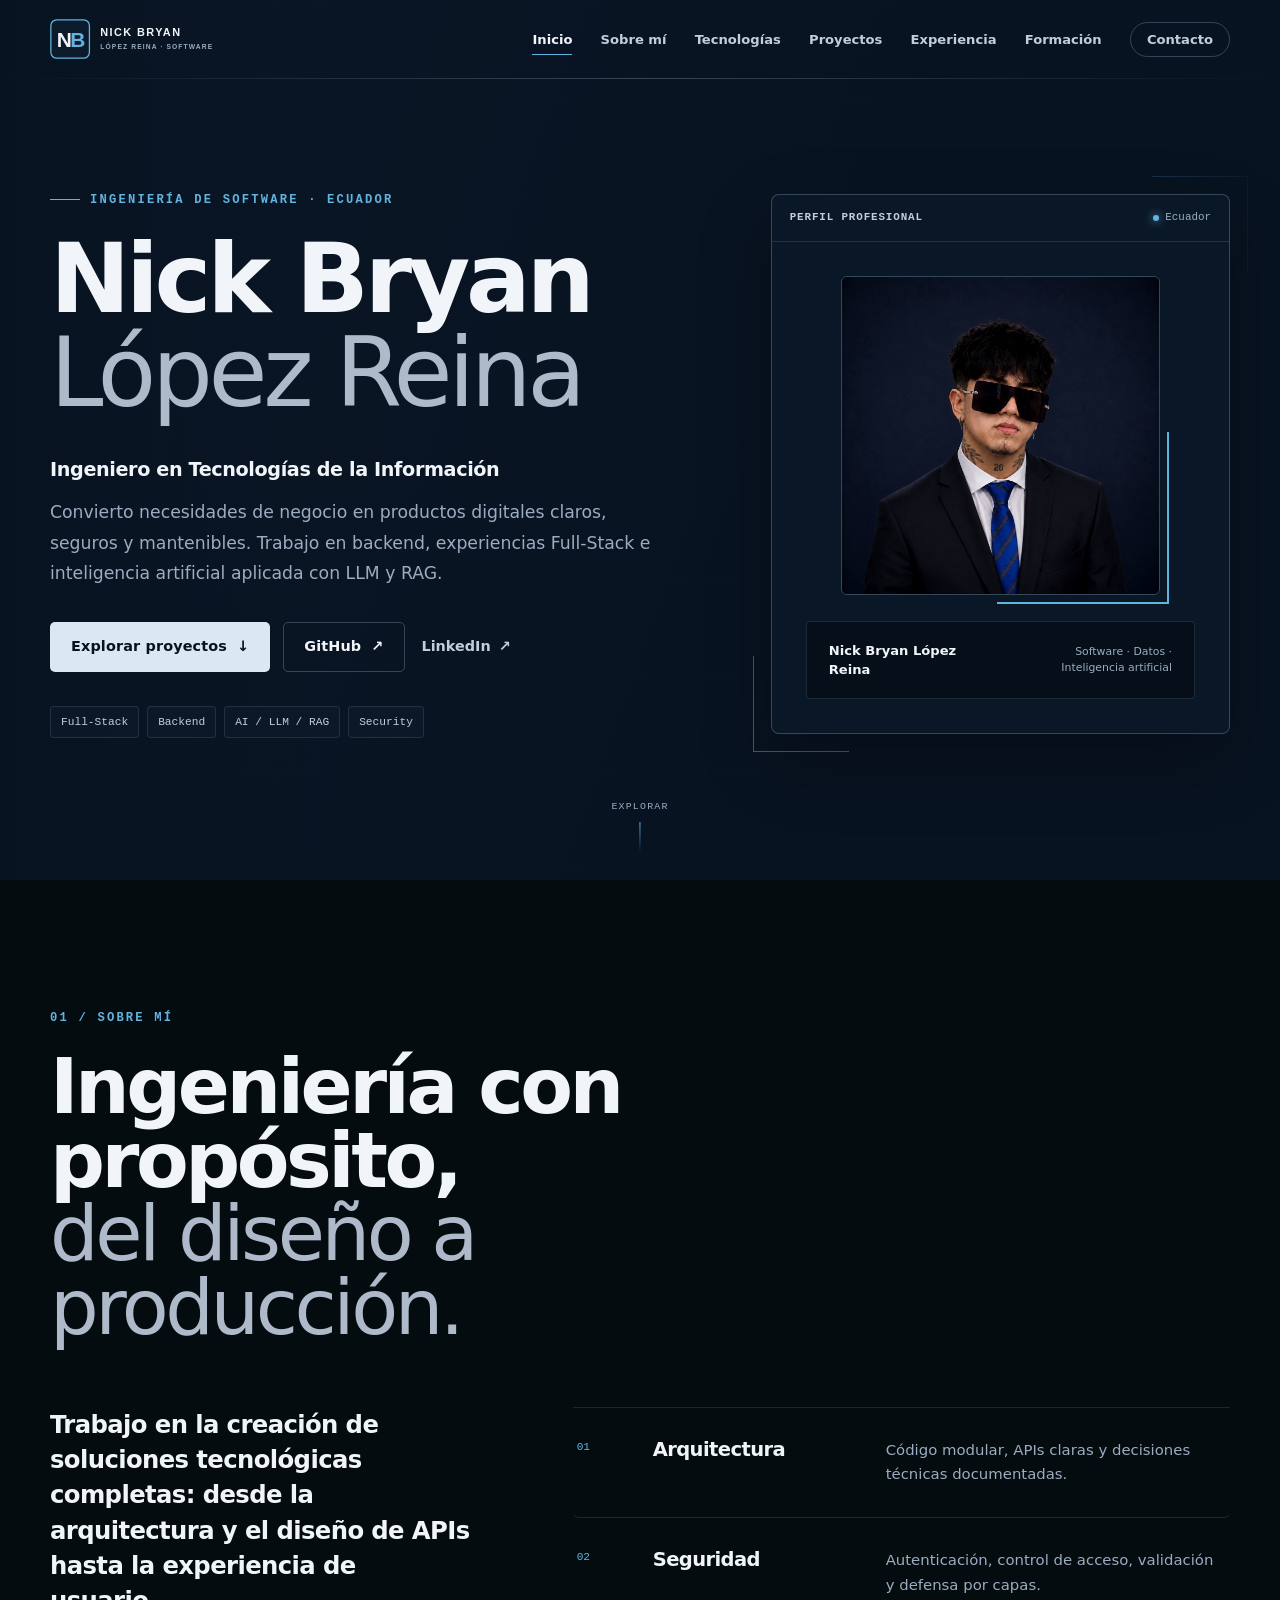
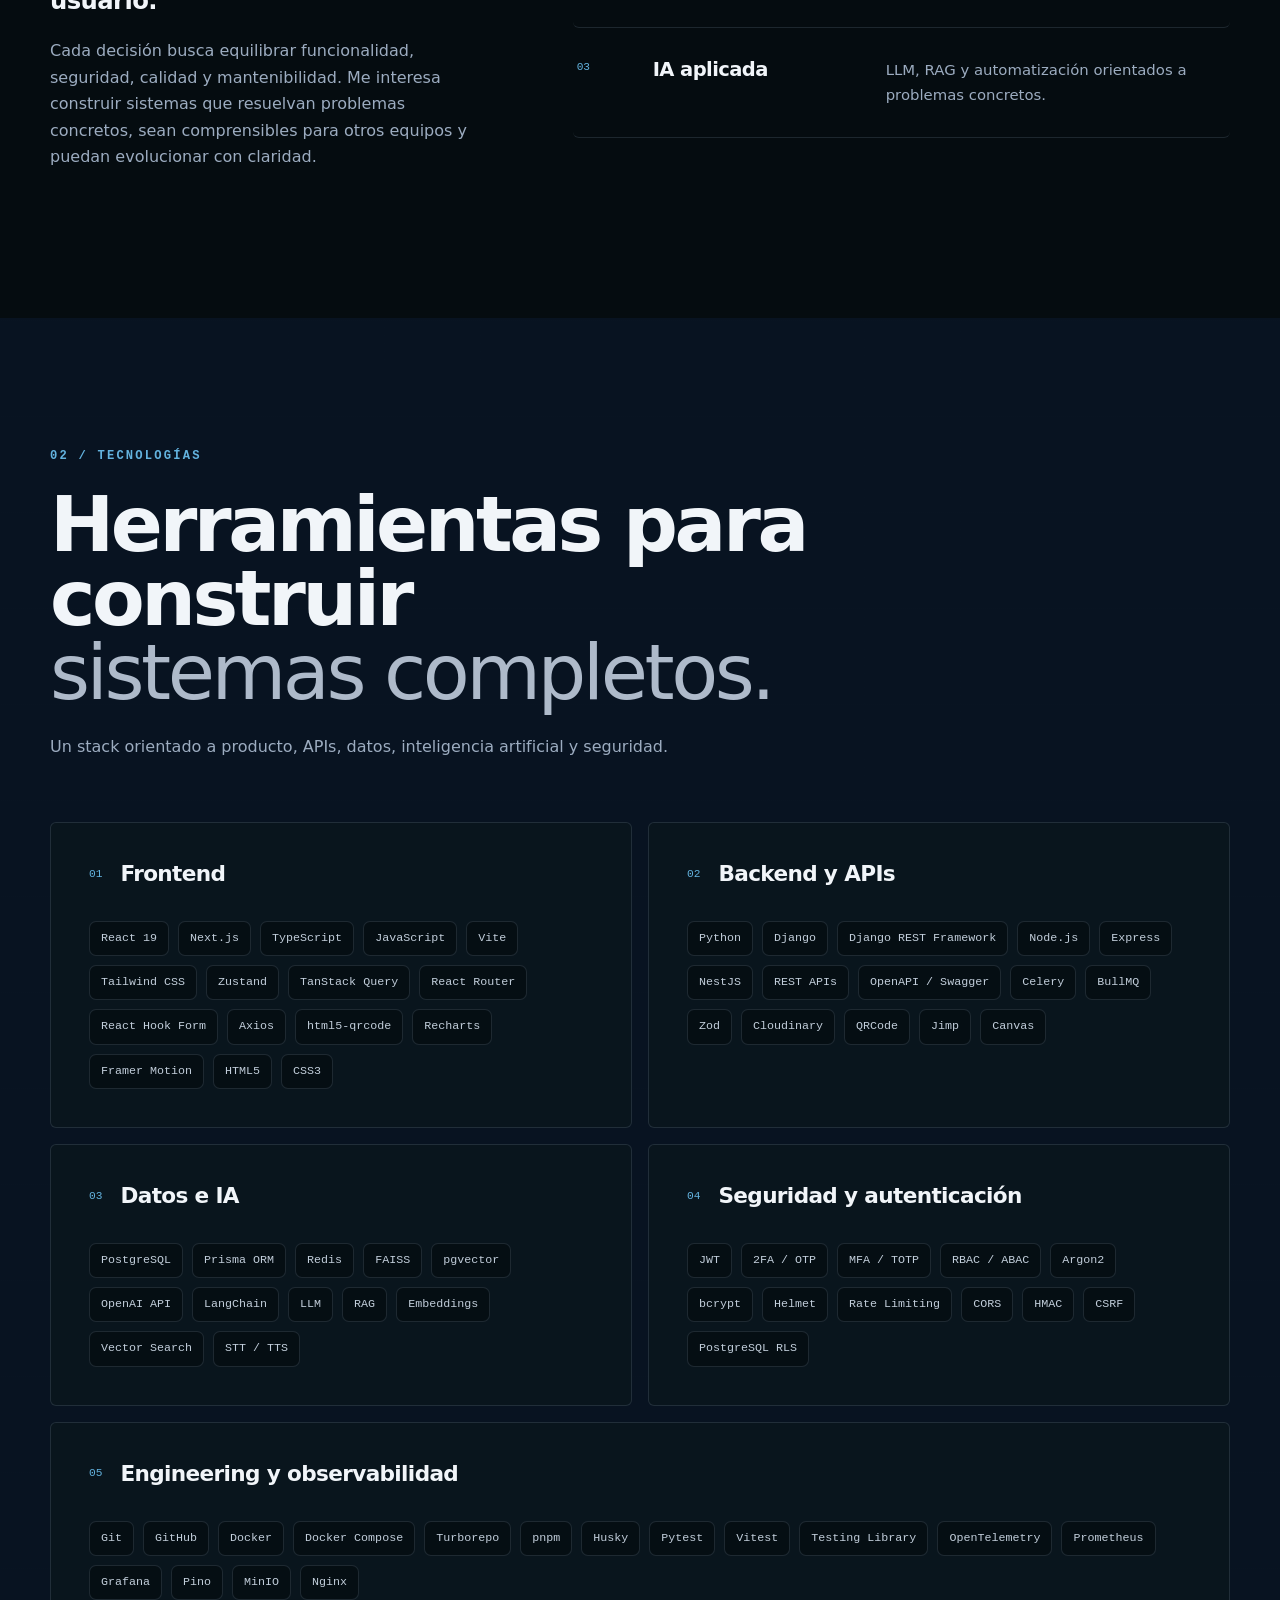
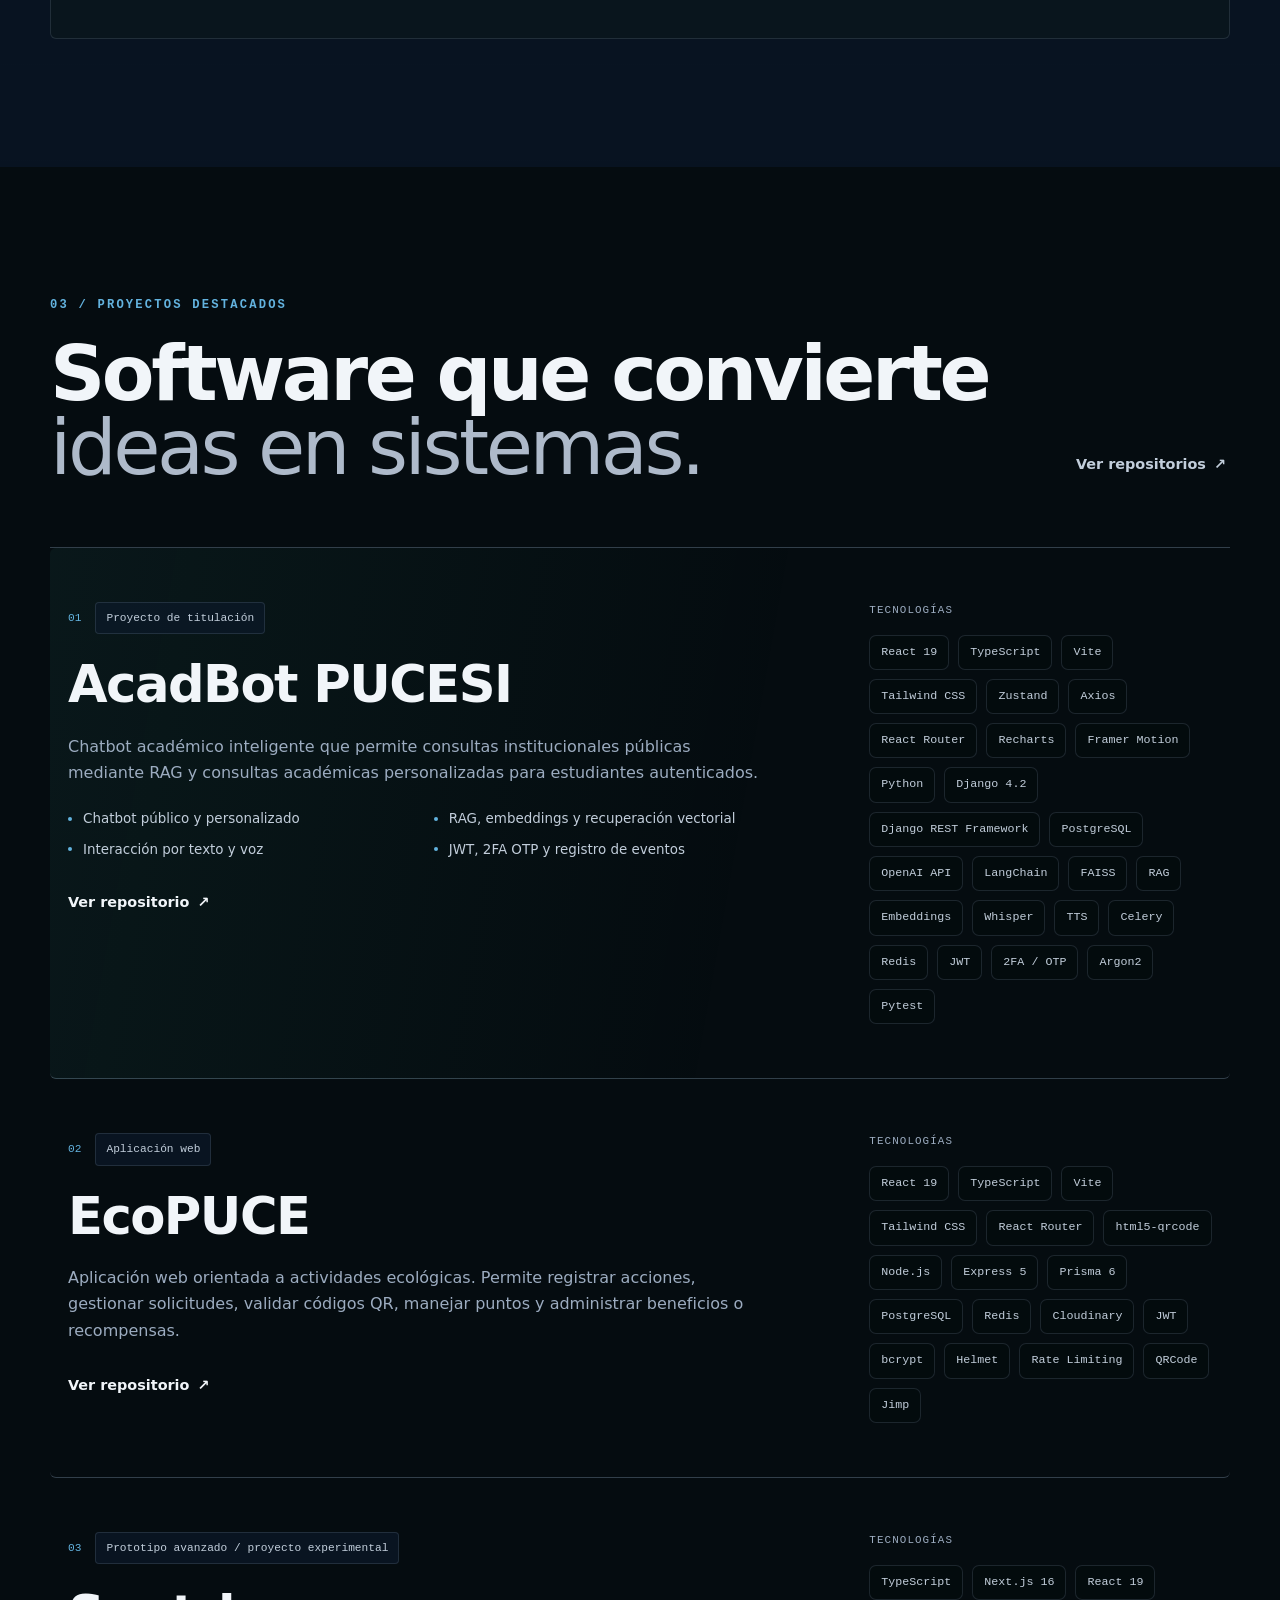
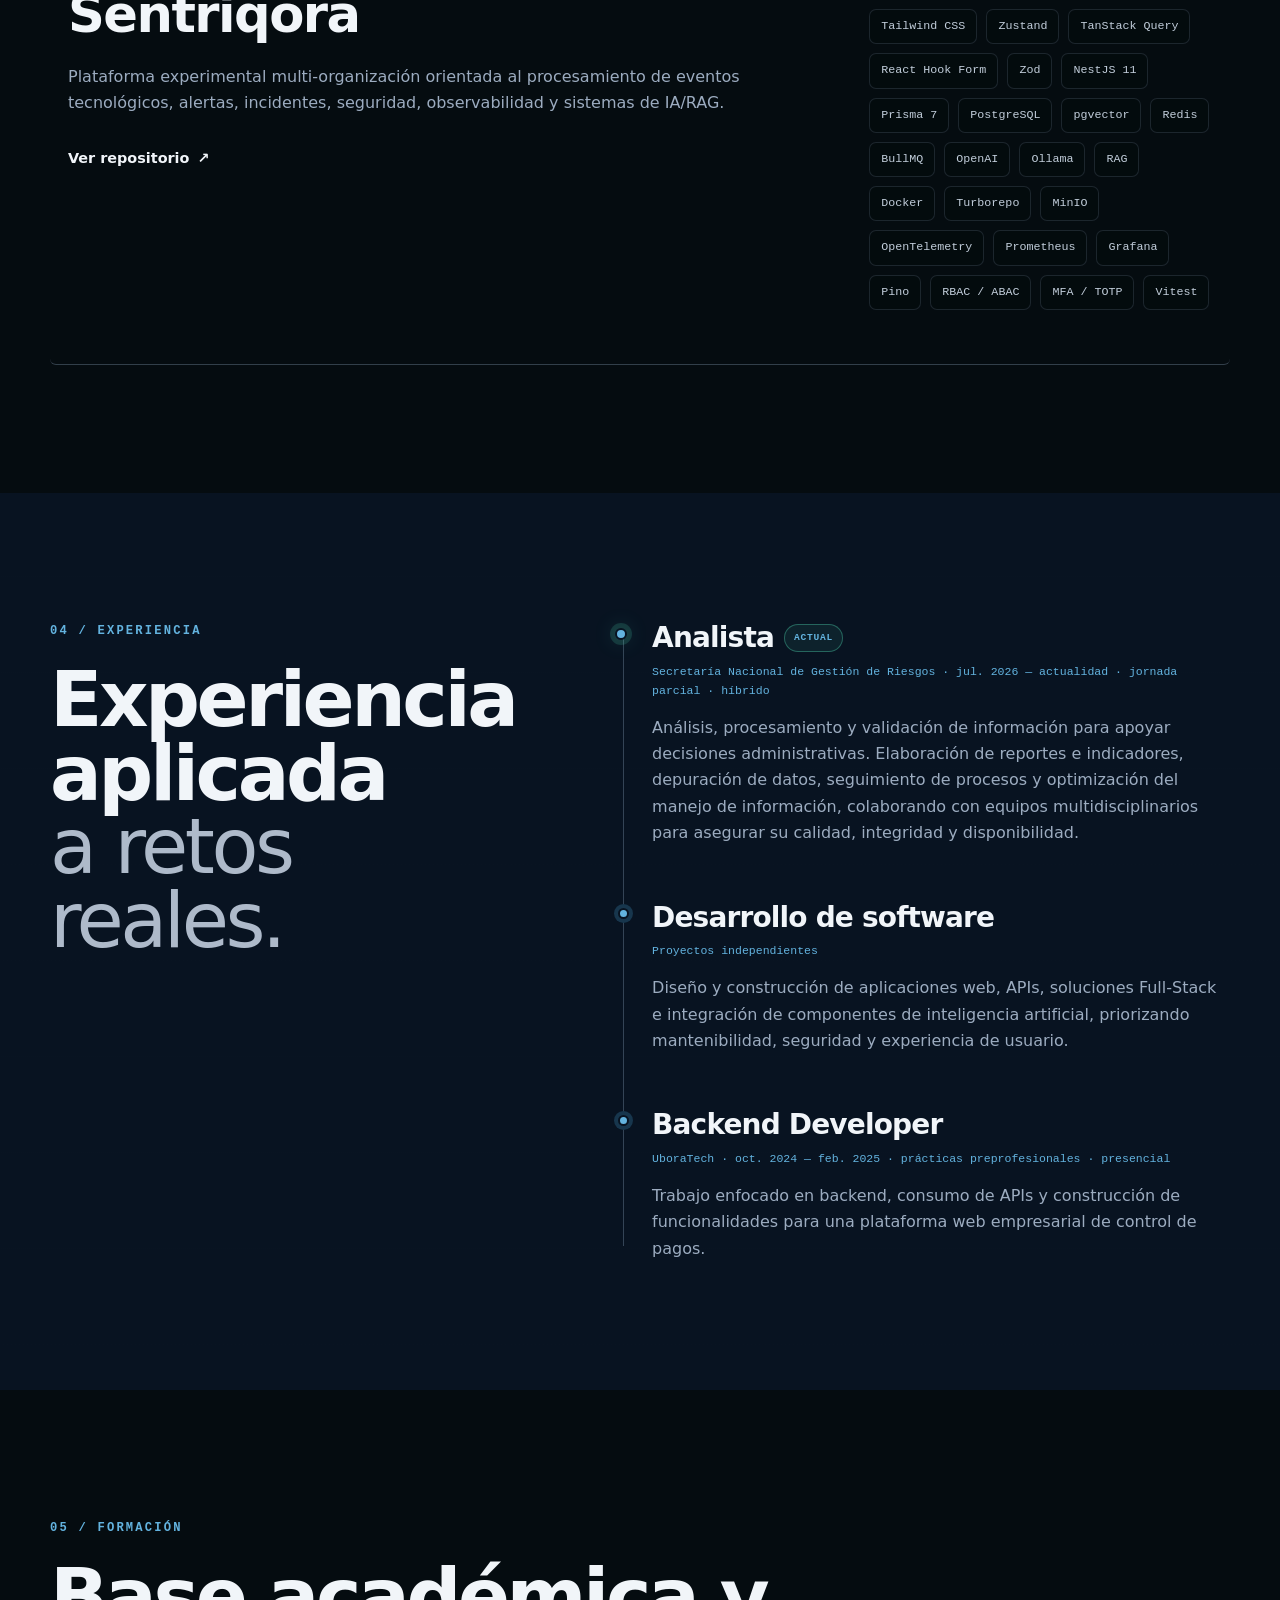
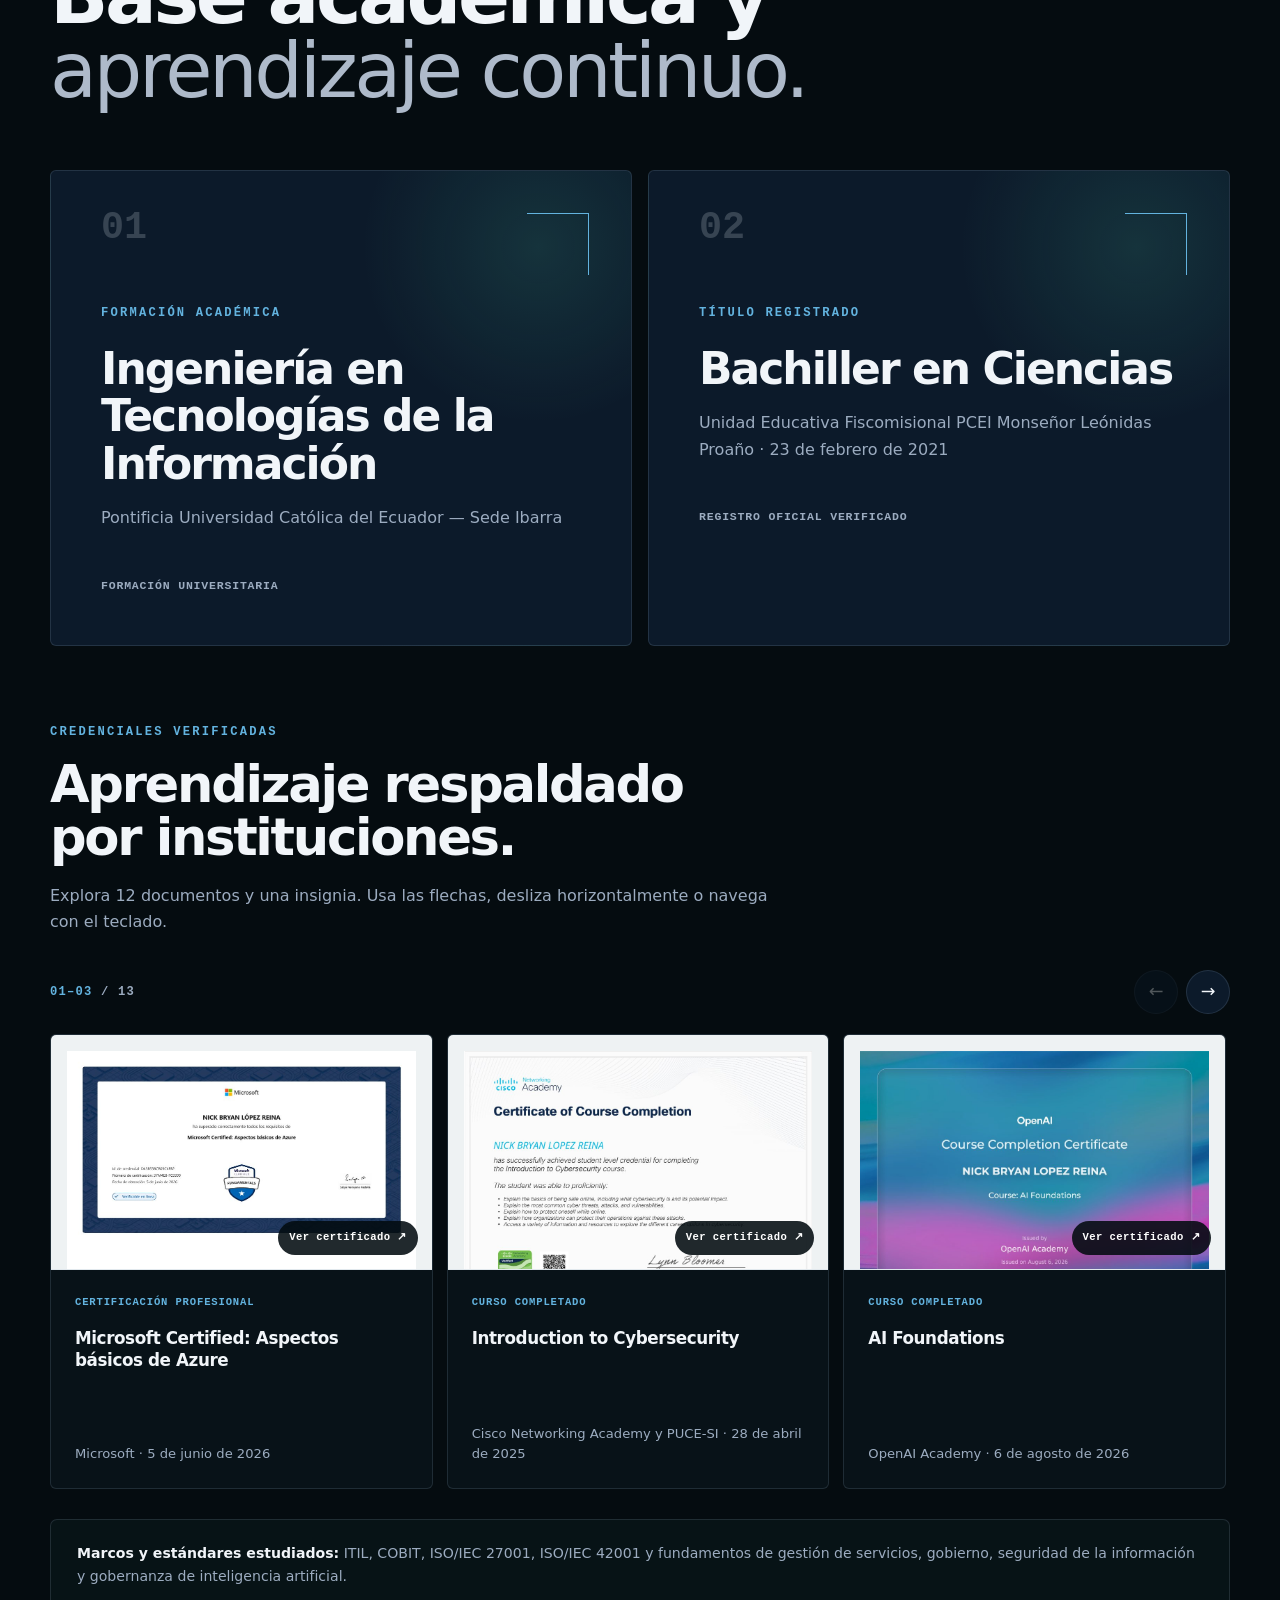
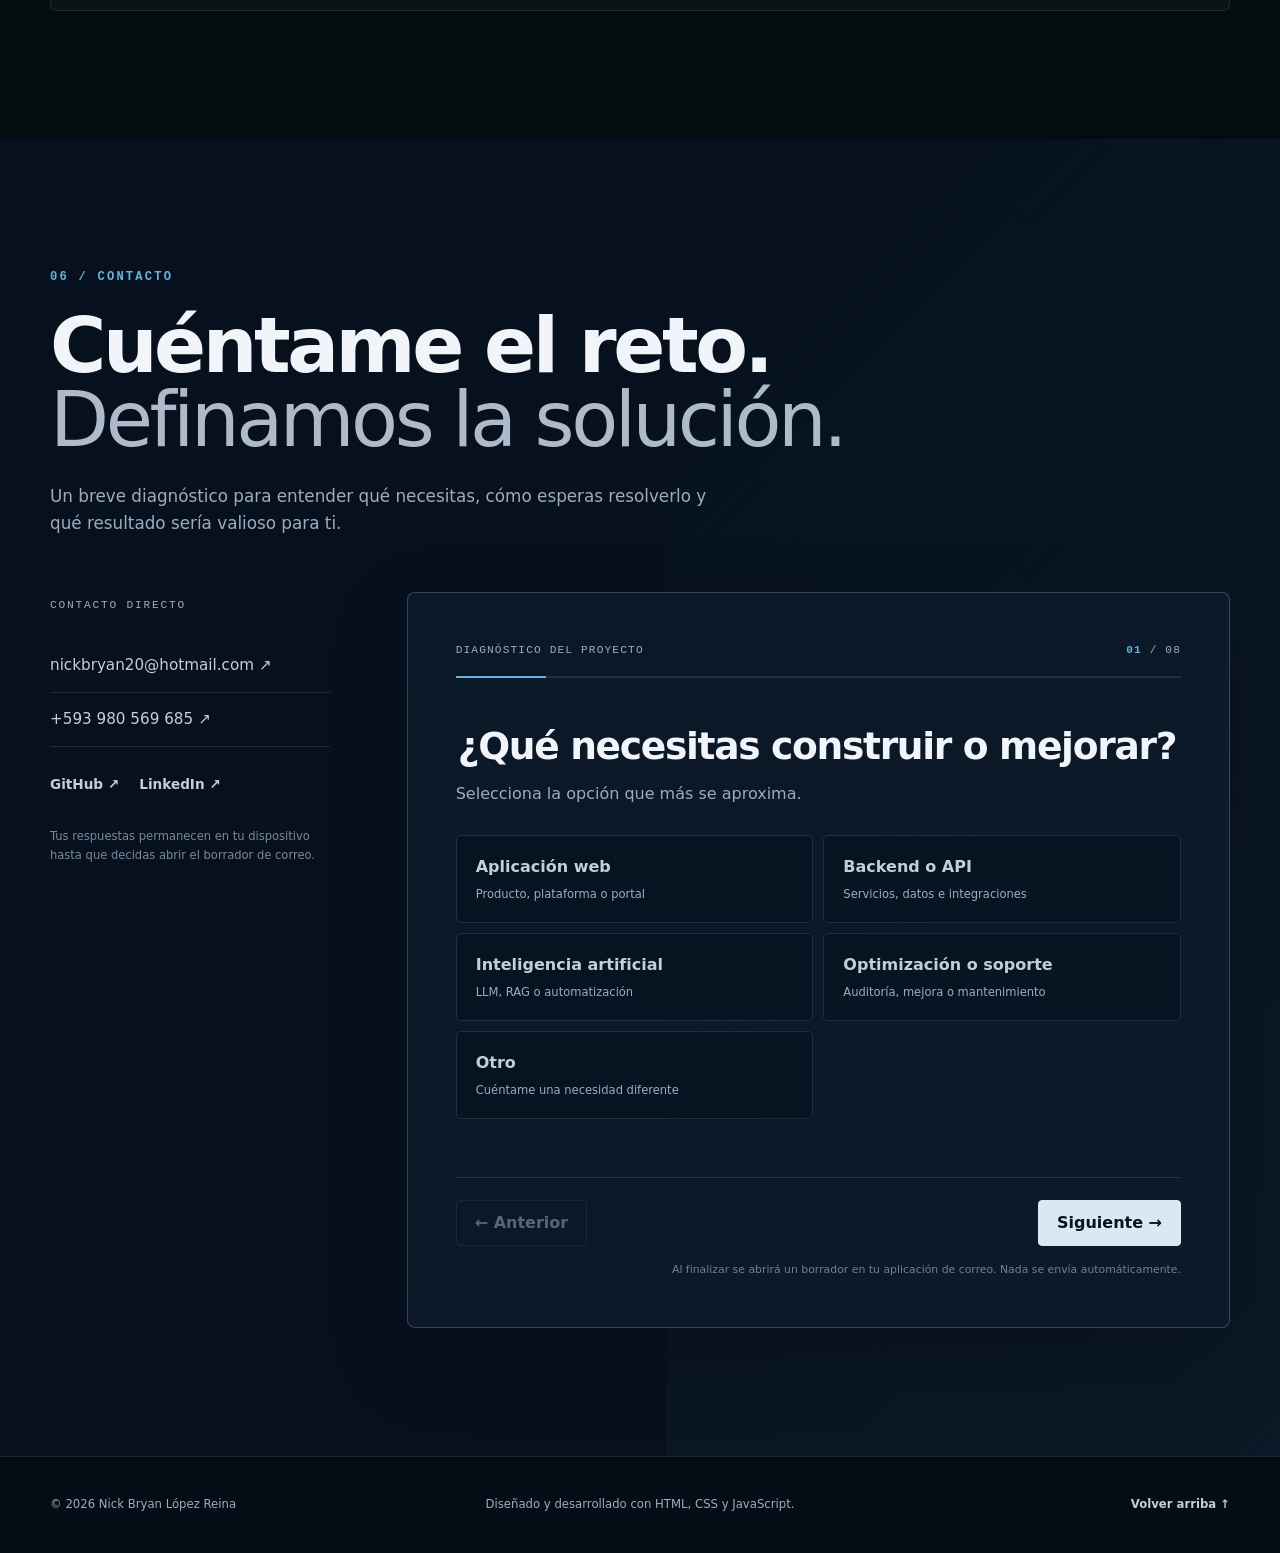
==== commit 29682e38: "Automatizar sincronización de certificados" ====
--- a/index.html
+++ b/index.html
@@ -388,12 +388,12 @@
           <div class="credentials-heading reveal">
             <p class="section-index">Credenciales verificadas</p>
             <h3>Aprendizaje respaldado por instituciones.</h3>
-            <p>Explora 11 documentos y una insignia. Usa las flechas, desliza horizontalmente o navega con el teclado.</p>
+            <p>Explora 12 documentos y una insignia. Usa las flechas, desliza horizontalmente o navega con el teclado.</p>
           </div>
 
           <div class="credential-carousel reveal" data-credential-carousel aria-label="Carrusel de certificaciones, cursos e insignias">
             <div class="credential-carousel-toolbar">
-              <p class="credential-carousel-count" aria-live="polite"><span data-carousel-current>01</span> / <span data-carousel-total>12</span></p>
+              <p class="credential-carousel-count" aria-live="polite"><span data-carousel-current>01</span> / <span data-carousel-total>13</span></p>
               <div class="credential-carousel-controls" aria-label="Controles del carrusel">
                 <button type="button" data-carousel-prev aria-label="Ver credencial anterior">←</button>
                 <button type="button" data-carousel-next aria-label="Ver credencial siguiente">→</button>
@@ -401,8 +401,9 @@
             </div>
 
             <div class="credential-track" data-carousel-track tabindex="0">
-              <article class="credential-slide">
-                <a class="credential-preview" href="certificados/microsoft-azure-fundamentals.pdf" target="_blank" rel="noopener noreferrer" aria-label="Abrir certificado Microsoft Azure Fundamentals">
+              <!-- credentials:start -->
+              <article class="credential-slide">
+                <a class="credential-preview" href="certificados/microsoft-azure-fundamentals.pdf" target="_blank" rel="noopener noreferrer" aria-label="Abrir certificado Microsoft Certified: Aspectos básicos de Azure">
                   <img src="certificados/previews/microsoft-azure-fundamentals.jpg" width="1000" height="707" loading="lazy" alt="Vista previa del certificado Microsoft Azure Fundamentals">
                   <span>Ver certificado ↗</span>
                 </a>
@@ -438,34 +439,34 @@
               </article>
               <article class="credential-slide">
                 <a class="credential-preview credential-preview-badge" href="ai-skills-fest-2026.png" target="_blank" rel="noopener noreferrer" aria-label="Abrir insignia AI Skills Fest 2026">
-                  <img src="ai-skills-fest-2026.png" width="900" height="900" loading="lazy" alt="Insignia Microsoft AI Skills Fest 2026">
+                  <img src="ai-skills-fest-2026.png" width="1000" height="707" loading="lazy" alt="Insignia Microsoft AI Skills Fest 2026">
                   <span>Ver insignia ↗</span>
                 </a>
                 <div class="credential-slide-body"><p>Insignia</p><h4>AI Skills Fest 2026</h4><span>Microsoft · Participación y aprendizaje en IA</span></div>
               </article>
               <article class="credential-slide">
-                <a class="credential-preview" href="certificados/alison-iso-iec-27001.pdf" target="_blank" rel="noopener noreferrer" aria-label="Abrir certificado ISO IEC 27001">
+                <a class="credential-preview" href="certificados/alison-iso-iec-27001.pdf" target="_blank" rel="noopener noreferrer" aria-label="Abrir certificado ISO/IEC 27001 - Dynamics of Information Security Management System">
                   <img src="certificados/previews/alison-iso-iec-27001.jpg" width="1000" height="707" loading="lazy" alt="Vista previa del certificado ISO IEC 27001">
                   <span>Ver certificado ↗</span>
                 </a>
                 <div class="credential-slide-body"><p>Curso completado</p><h4>ISO/IEC 27001 - Dynamics of Information Security Management System</h4><span>Alison · 2026</span></div>
               </article>
               <article class="credential-slide">
-                <a class="credential-preview" href="certificados/alison-iso-42001-ai-governance.pdf" target="_blank" rel="noopener noreferrer" aria-label="Abrir certificado de gobernanza de inteligencia artificial con ISO 42001">
+                <a class="credential-preview" href="certificados/alison-iso-42001-ai-governance.pdf" target="_blank" rel="noopener noreferrer" aria-label="Abrir certificado Managing AI Governance in Organizations With ISO 42001">
                   <img src="certificados/previews/alison-iso-42001-ai-governance.jpg" width="1000" height="707" loading="lazy" alt="Vista previa del certificado Managing AI Governance in Organizations With ISO 42001">
                   <span>Ver certificado ↗</span>
                 </a>
                 <div class="credential-slide-body"><p>Curso completado · 92 %</p><h4>Managing AI Governance in Organizations With ISO 42001</h4><span>Alison · 2 de agosto de 2026</span></div>
               </article>
               <article class="credential-slide">
-                <a class="credential-preview" href="certificados/gestion-riesgo-desastres.pdf" target="_blank" rel="noopener noreferrer" aria-label="Abrir certificado de Gestión del Riesgo de Desastres">
+                <a class="credential-preview" href="certificados/gestion-riesgo-desastres.pdf" target="_blank" rel="noopener noreferrer" aria-label="Abrir certificado Introducción a la Gestión del Riesgo de Desastres">
                   <img src="certificados/previews/gestion-riesgo-desastres.jpg" width="1000" height="707" loading="lazy" alt="Vista previa del certificado de Gestión del Riesgo de Desastres">
                   <span>Ver certificado ↗</span>
                 </a>
                 <div class="credential-slide-body"><p>Curso aprobado · 40 horas</p><h4>Introducción a la Gestión del Riesgo de Desastres</h4><span>Secretaría Nacional de Gestión de Riesgos · 20 de julio de 2026</span></div>
               </article>
               <article class="credential-slide">
-                <a class="credential-preview" href="certificados/plan-familiar-emergencia.pdf" target="_blank" rel="noopener noreferrer" aria-label="Abrir certificado Plan Familiar de Emergencia">
+                <a class="credential-preview" href="certificados/plan-familiar-emergencia.pdf" target="_blank" rel="noopener noreferrer" aria-label="Abrir certificado Plan Familiar de Emergencia y Medidas de Autoprotección II Edición">
                   <img src="certificados/previews/plan-familiar-emergencia.jpg" width="1000" height="707" loading="lazy" alt="Vista previa del certificado Plan Familiar de Emergencia">
                   <span>Ver certificado ↗</span>
                 </a>
@@ -485,6 +486,14 @@
                 </a>
                 <div class="credential-slide-body"><p>Curso de participación · 2 horas</p><h4>Generación de Ideas de Negocio</h4><span>Ministerio del Trabajo del Ecuador</span></div>
               </article>
+              <article class="credential-slide">
+                <a class="credential-preview" href="certificados/aprende-sql.pdf" target="_blank" rel="noopener noreferrer" aria-label="Abrir certificado Aprende SQL">
+                  <img src="certificados/previews/aprende-sql.jpg" width="1000" height="707" loading="lazy" alt="Vista previa del certificado Aprende SQL">
+                  <span>Ver certificado ↗</span>
+                </a>
+                <div class="credential-slide-body"><p>Curso completado · 29 lecciones · 112 ejercicios · 7 exámenes</p><h4>Aprende SQL</h4><span>midudev · Miguel Ángel Durán · 21 de agosto de 2026</span></div>
+              </article>
+              <!-- credentials:end -->
             </div>
           </div>
 
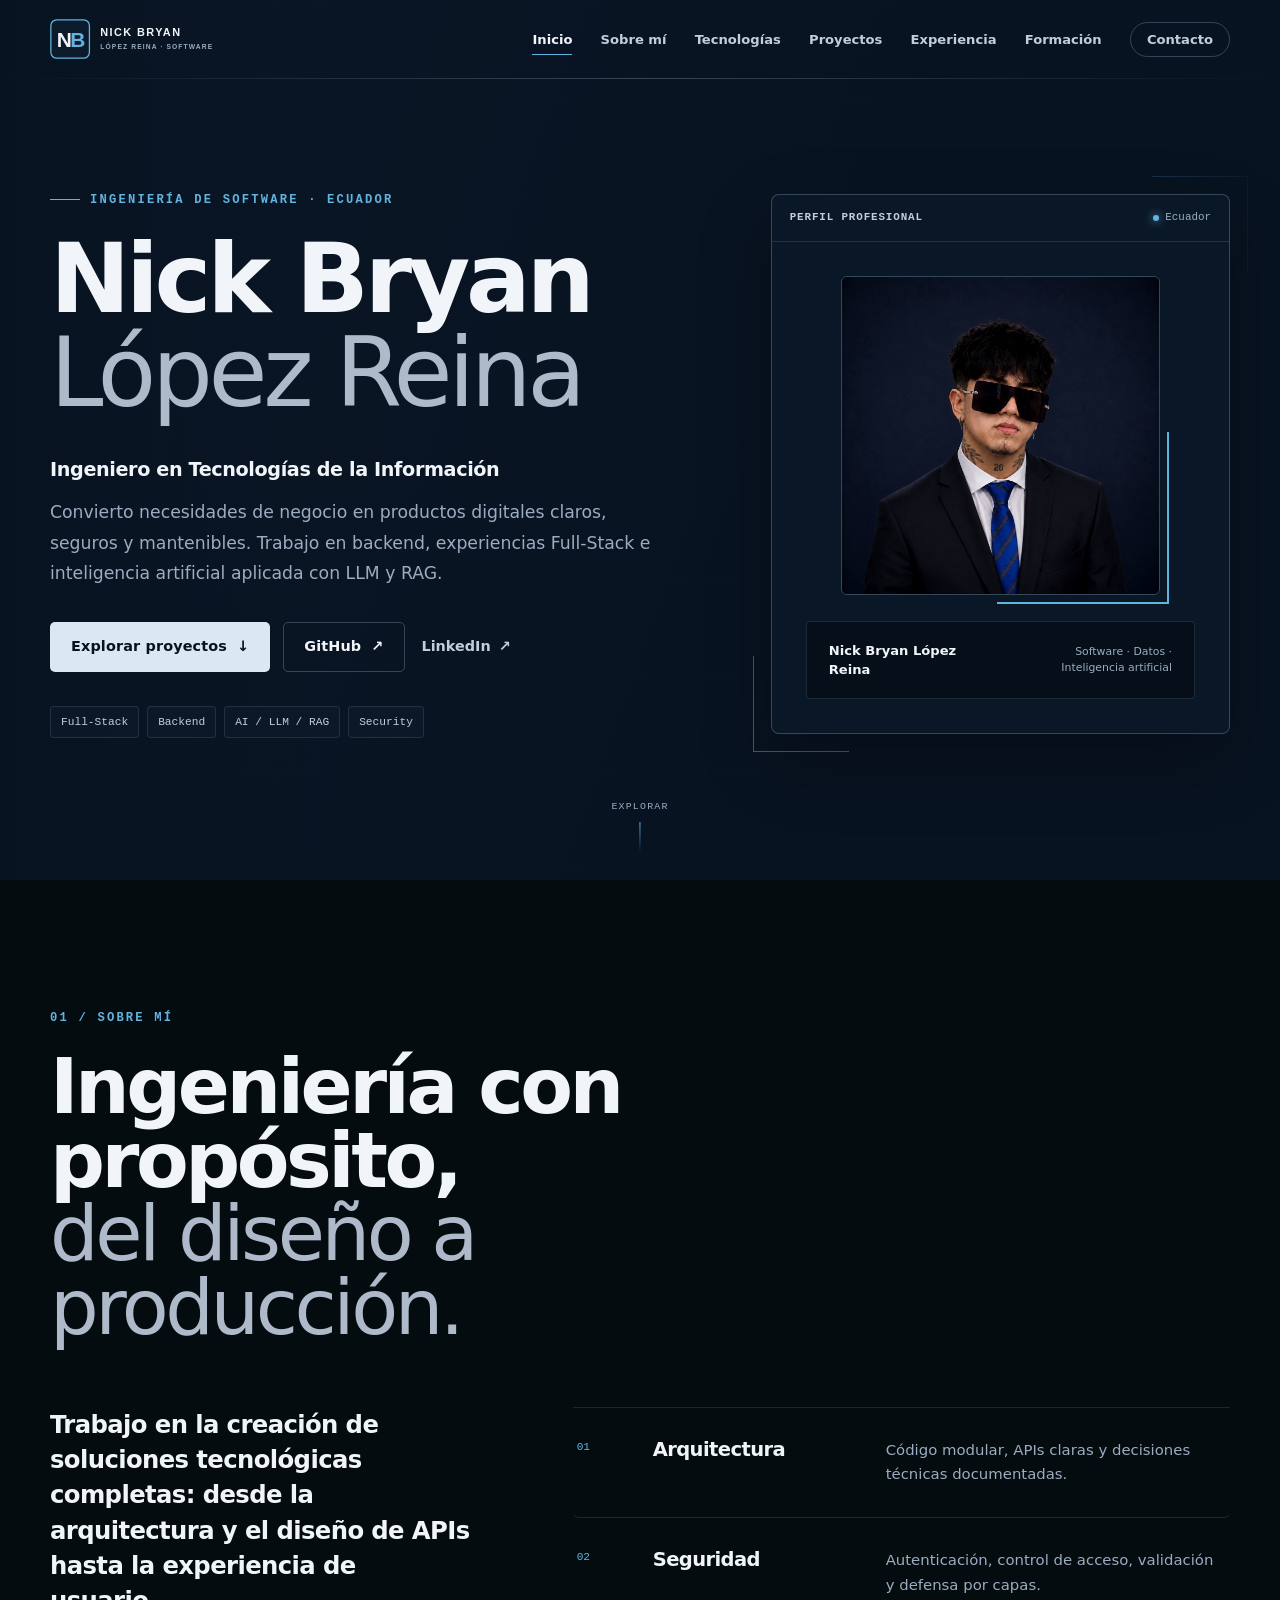
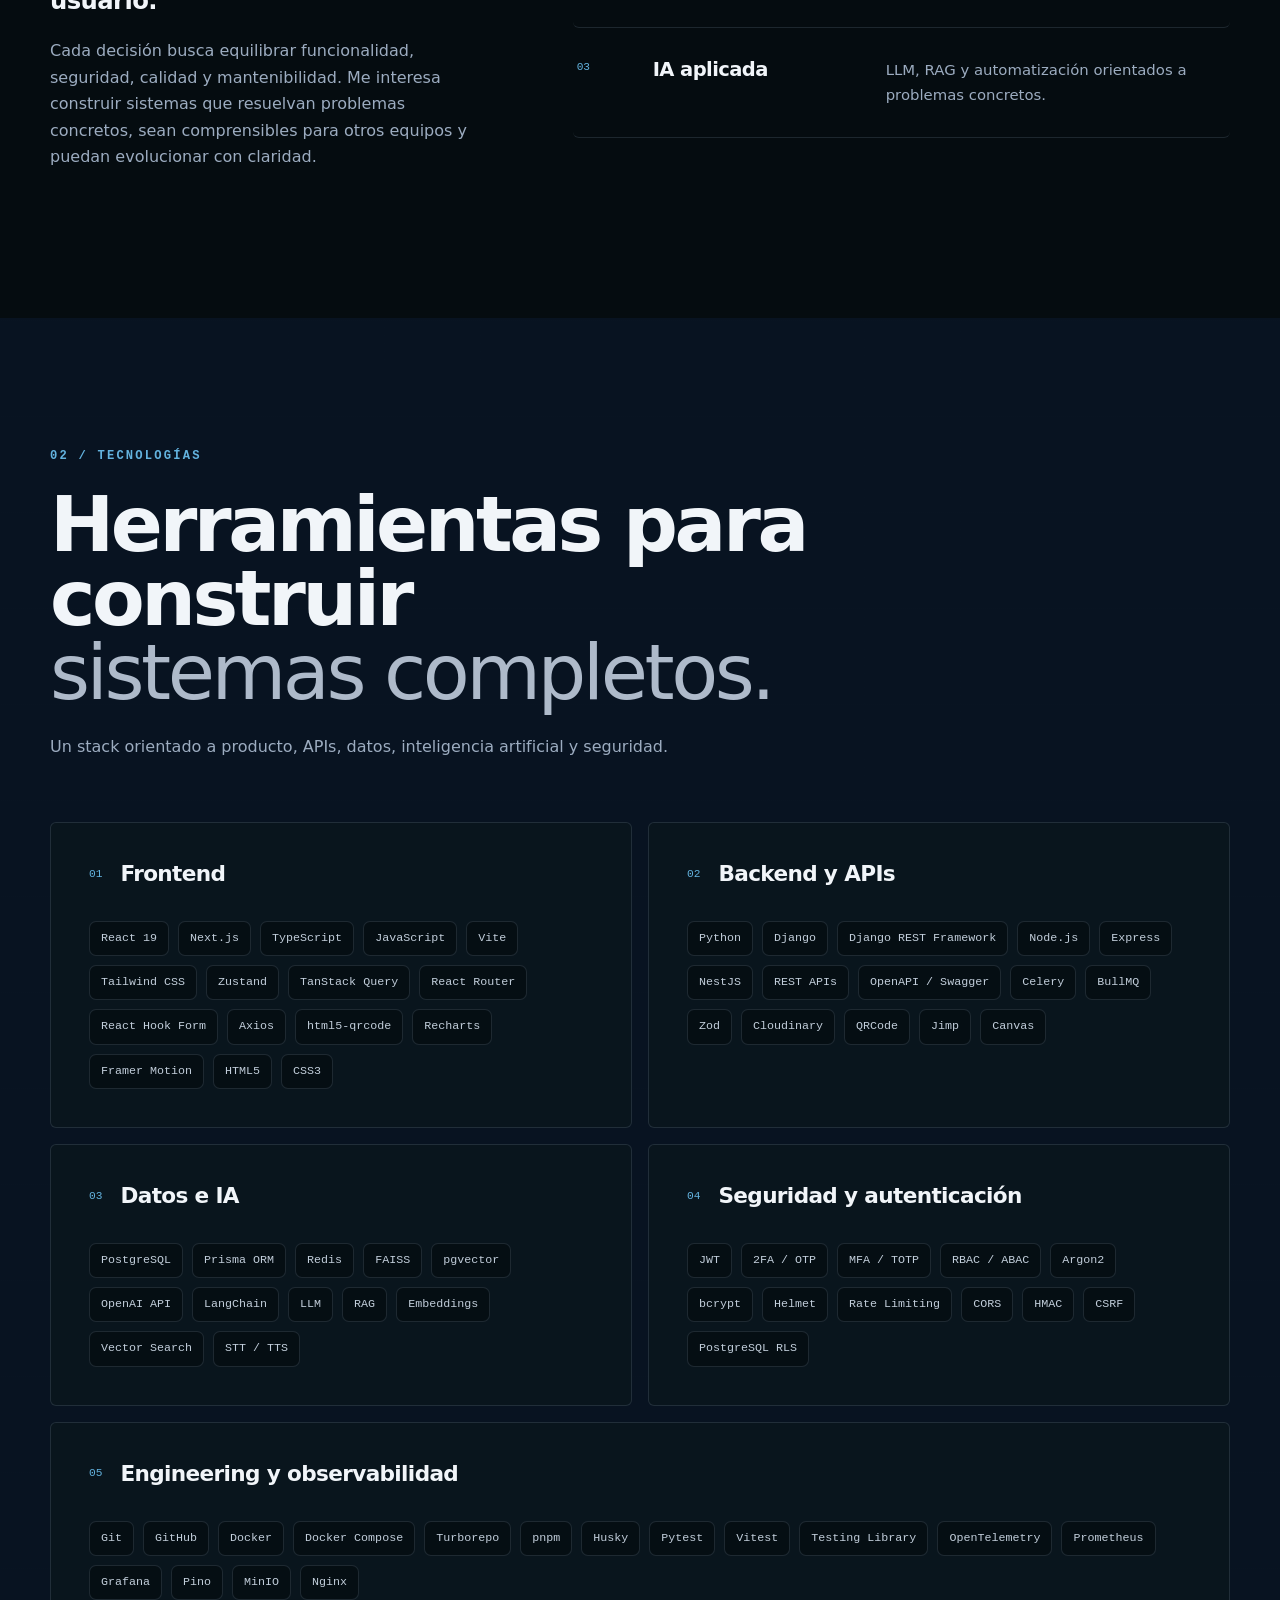
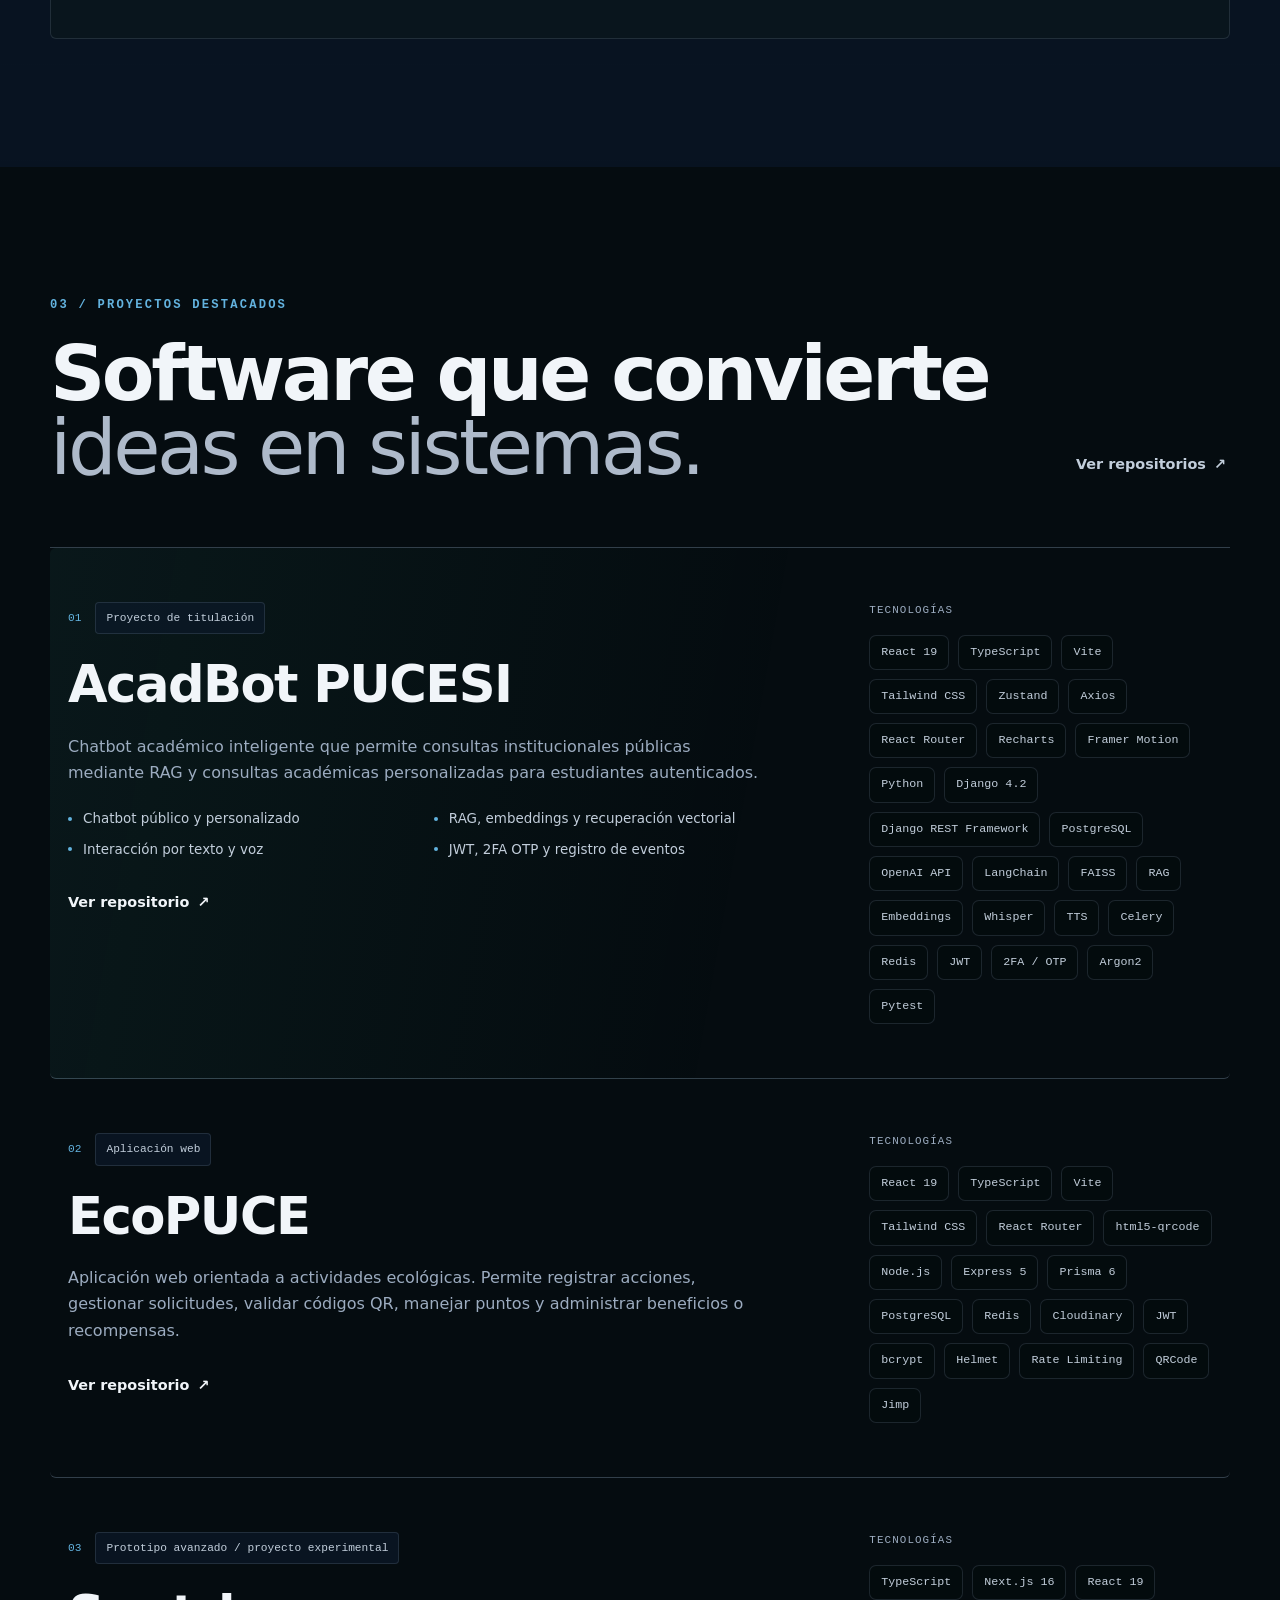
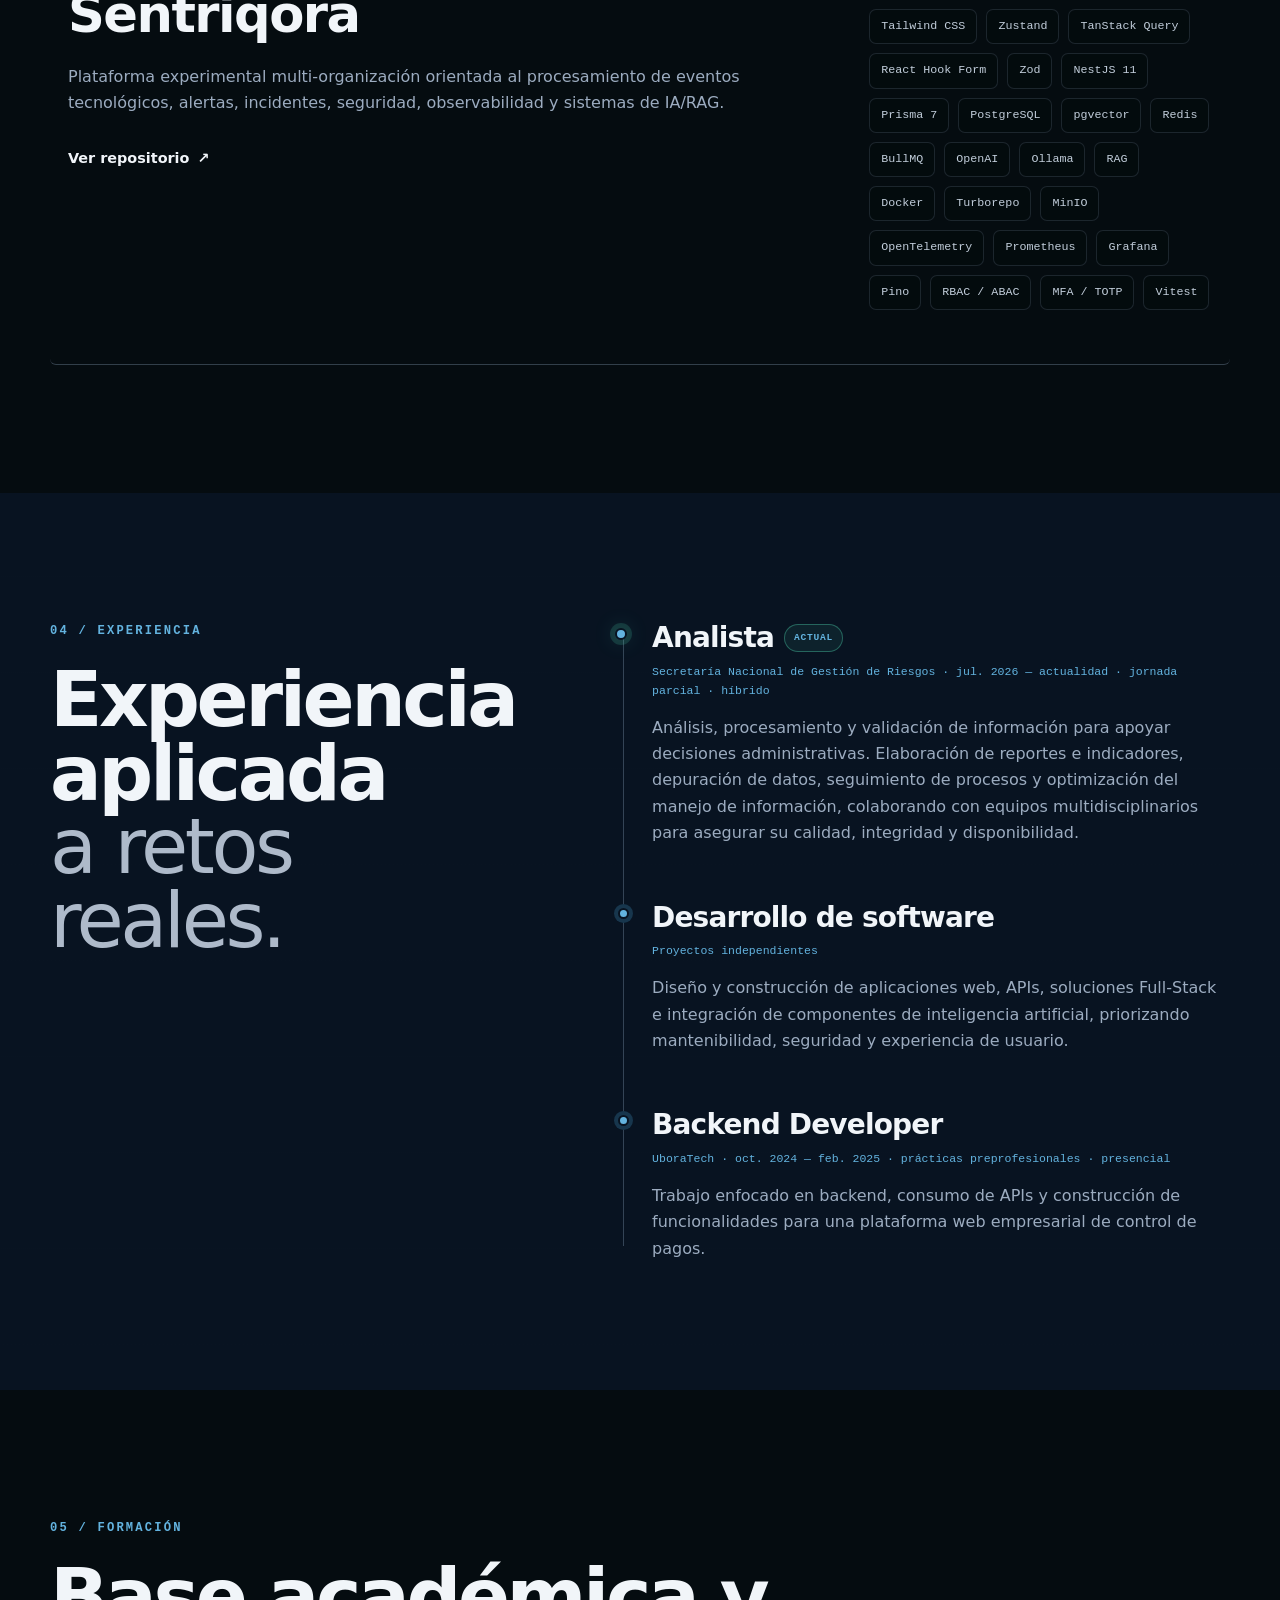
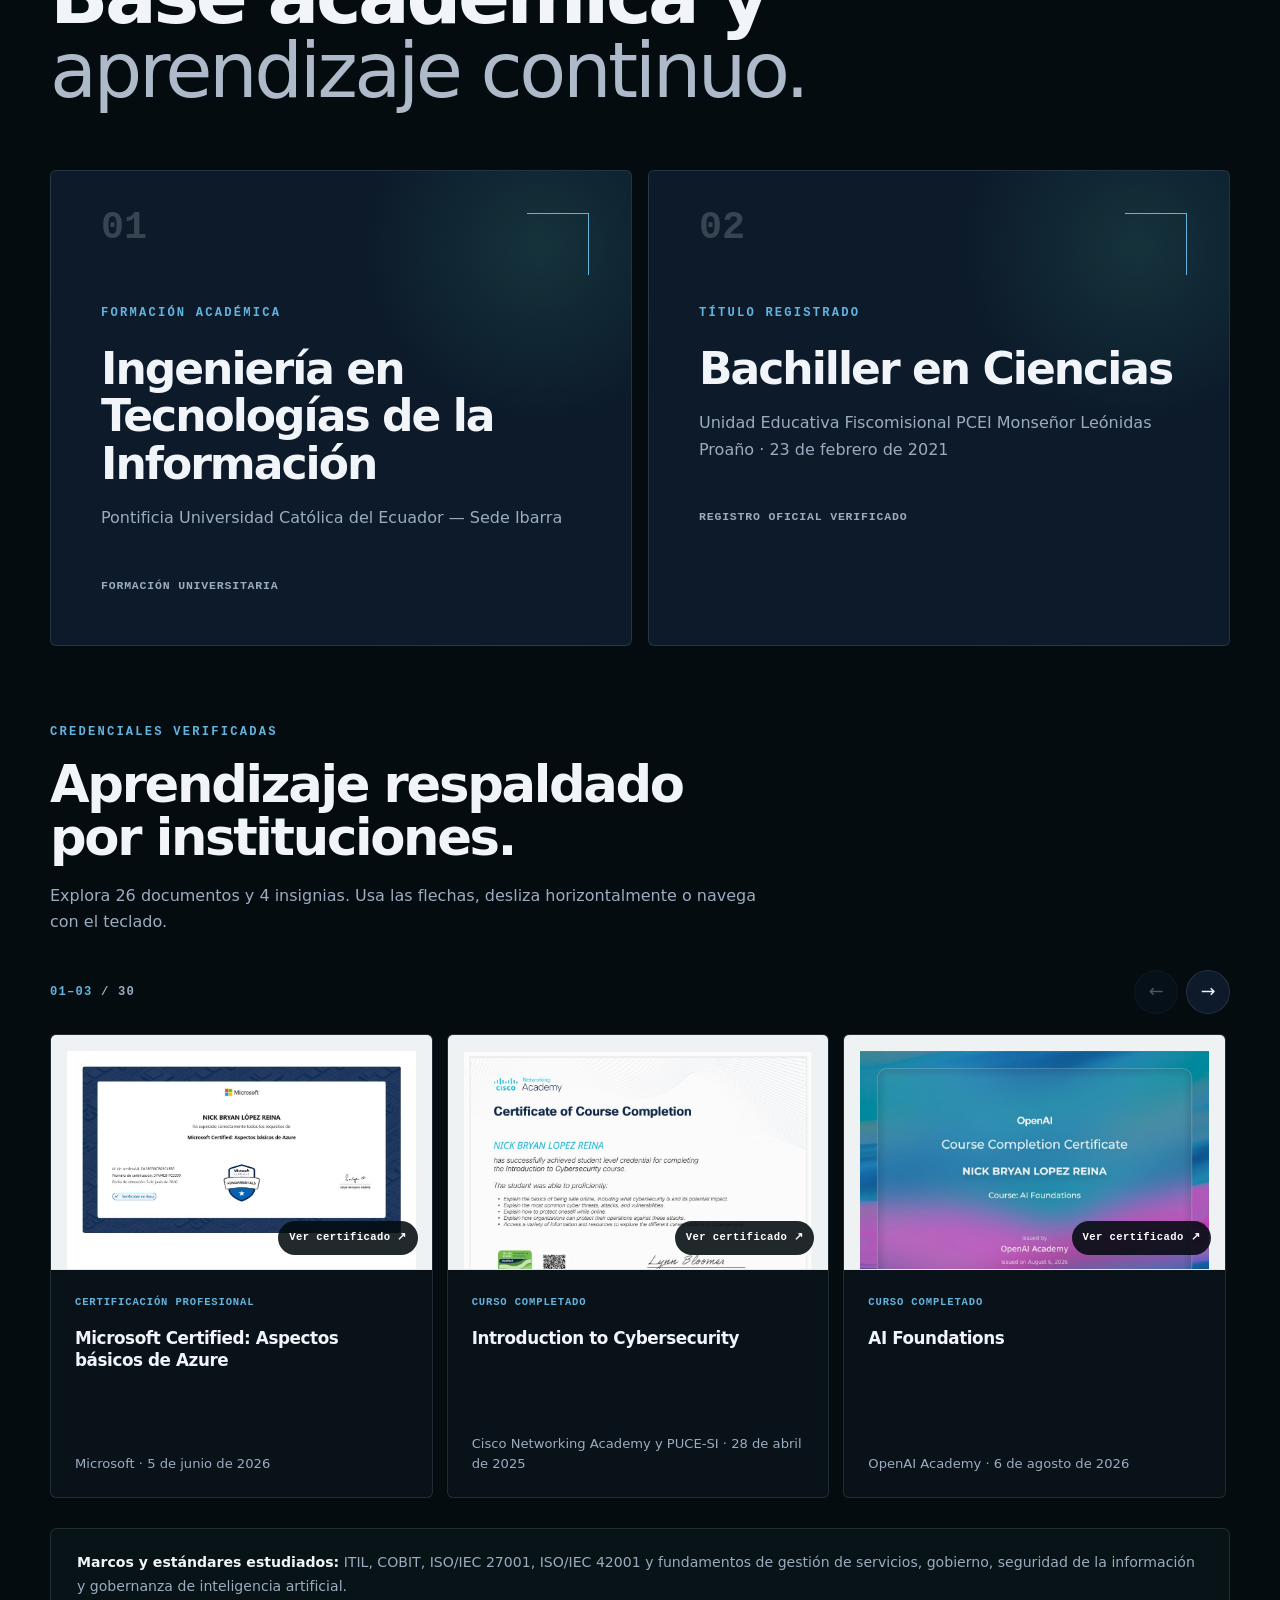
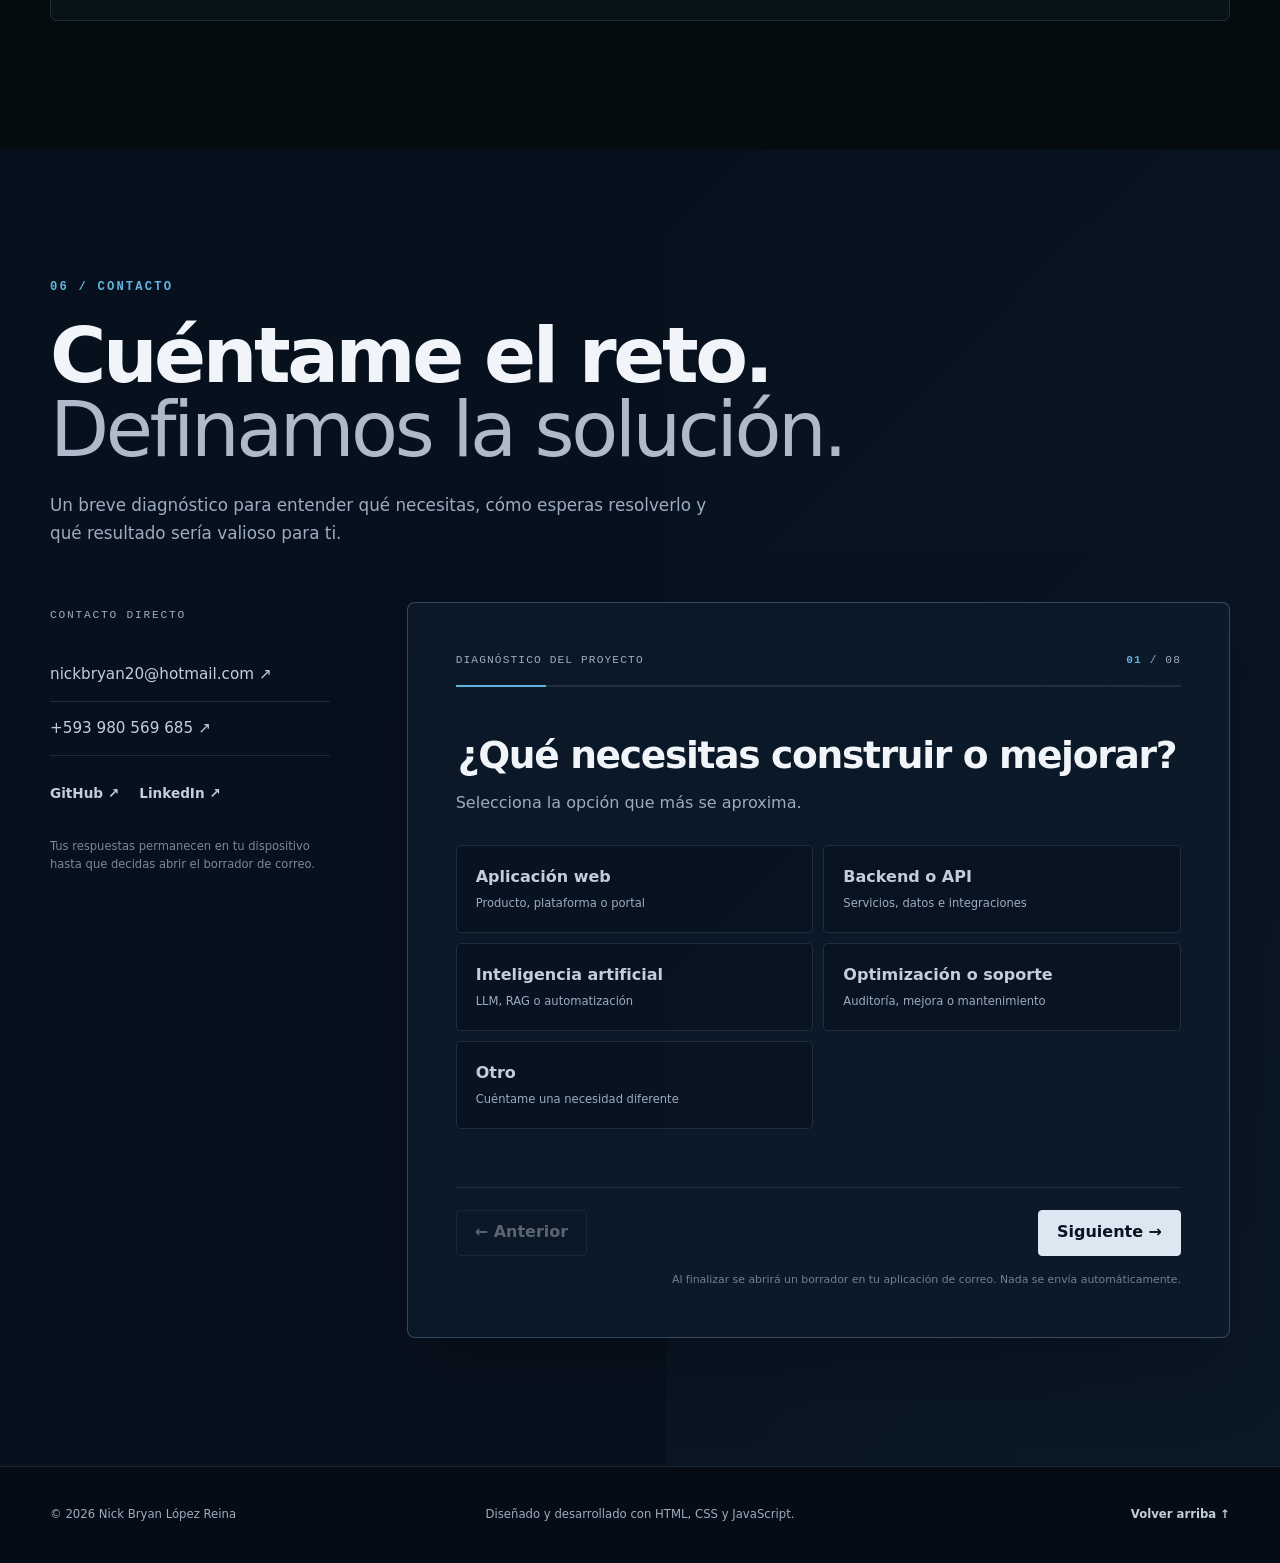
==== commit 33585a3f: "Sincronizar certificados de septiembre" ====
--- a/index.html
+++ b/index.html
@@ -388,12 +388,12 @@
           <div class="credentials-heading reveal">
             <p class="section-index">Credenciales verificadas</p>
             <h3>Aprendizaje respaldado por instituciones.</h3>
-            <p>Explora 12 documentos y una insignia. Usa las flechas, desliza horizontalmente o navega con el teclado.</p>
+            <p>Explora 26 documentos y 4 insignias. Usa las flechas, desliza horizontalmente o navega con el teclado.</p>
           </div>
 
           <div class="credential-carousel reveal" data-credential-carousel aria-label="Carrusel de certificaciones, cursos e insignias">
             <div class="credential-carousel-toolbar">
-              <p class="credential-carousel-count" aria-live="polite"><span data-carousel-current>01</span> / <span data-carousel-total>13</span></p>
+              <p class="credential-carousel-count" aria-live="polite"><span data-carousel-current>01</span> / <span data-carousel-total>30</span></p>
               <div class="credential-carousel-controls" aria-label="Controles del carrusel">
                 <button type="button" data-carousel-prev aria-label="Ver credencial anterior">←</button>
                 <button type="button" data-carousel-next aria-label="Ver credencial siguiente">→</button>
@@ -492,6 +492,125 @@
                   <span>Ver certificado ↗</span>
                 </a>
                 <div class="credential-slide-body"><p>Curso completado · 29 lecciones · 112 ejercicios · 7 exámenes</p><h4>Aprende SQL</h4><span>midudev · Miguel Ángel Durán · 21 de agosto de 2026</span></div>
+              </article>
+              <article class="credential-slide">
+                <a class="credential-preview" href="certificados/datacamp-ai-ethics.pdf" target="_blank" rel="noopener noreferrer" aria-label="Abrir certificado AI Ethics">
+                  <img src="certificados/previews/datacamp-ai-ethics.jpg" width="1000" height="707" loading="lazy" alt="Vista previa del certificado AI Ethics de DataCamp">
+                  <span>Ver certificado ↗</span>
+                </a>
+                <div class="credential-slide-body"><p>Curso completado · 1 hora</p><h4>AI Ethics</h4><span>DataCamp · 28 de agosto de 2026</span></div>
+              </article>
+              <article class="credential-slide">
+                <a class="credential-preview" href="certificados/titulo-ingenieria-tecnologias-informacion.pdf" target="_blank" rel="noopener noreferrer" aria-label="Abrir certificado Ingeniero en Tecnologías de la Información">
+                  <img src="certificados/previews/titulo-ingenieria-tecnologias-informacion.jpg" width="1000" height="707" loading="lazy" alt="Vista previa del certificado de registro de título en Ingeniería en Tecnologías de la Información">
+                  <span>Ver certificado ↗</span>
+                </a>
+                <div class="credential-slide-body"><p>Título de tercer nivel de grado</p><h4>Ingeniero en Tecnologías de la Información</h4><span>Pontificia Universidad Católica del Ecuador · MINEDEC · 8 de septiembre de 2026</span></div>
+              </article>
+              <article class="credential-slide">
+                <a class="credential-preview" href="certificados/sngr-sensibilizacion-temporada-lluviosa.pdf" target="_blank" rel="noopener noreferrer" aria-label="Abrir certificado Sensibilización pública en prevención del riesgo de desastres: Temporada lluviosa">
+                  <img src="certificados/previews/sngr-sensibilizacion-temporada-lluviosa.jpg" width="1000" height="707" loading="lazy" alt="Vista previa del certificado de sensibilización sobre temporada lluviosa">
+                  <span>Ver certificado ↗</span>
+                </a>
+                <div class="credential-slide-body"><p>Curso aprobado · 4 horas</p><h4>Sensibilización pública en prevención del riesgo de desastres: Temporada lluviosa</h4><span>Secretaría Nacional de Gestión de Riesgos · 7 de septiembre de 2026</span></div>
+              </article>
+              <article class="credential-slide">
+                <a class="credential-preview" href="certificados/sngr-prevencion-violencia-genero.pdf" target="_blank" rel="noopener noreferrer" aria-label="Abrir certificado Prevención de la violencia basada en género">
+                  <img src="certificados/previews/sngr-prevencion-violencia-genero.jpg" width="1000" height="707" loading="lazy" alt="Vista previa del certificado de prevención de violencia basada en género">
+                  <span>Ver certificado ↗</span>
+                </a>
+                <div class="credential-slide-body"><p>Curso aprobado · 32 horas</p><h4>Prevención de la violencia basada en género</h4><span>Secretaría Nacional de Gestión de Riesgos · 7 de septiembre de 2026</span></div>
+              </article>
+              <article class="credential-slide">
+                <a class="credential-preview" href="certificados/sngr-proteccion-ninez-adolescencia.pdf" target="_blank" rel="noopener noreferrer" aria-label="Abrir certificado Protección de la niñez y adolescencia en situaciones de emergencias, desastres o catástrofes II edición">
+                  <img src="certificados/previews/sngr-proteccion-ninez-adolescencia.jpg" width="1000" height="707" loading="lazy" alt="Vista previa del certificado de protección de niñez y adolescencia">
+                  <span>Ver certificado ↗</span>
+                </a>
+                <div class="credential-slide-body"><p>Curso aprobado · 72 horas</p><h4>Protección de la niñez y adolescencia en situaciones de emergencias, desastres o catástrofes II edición</h4><span>Secretaría Nacional de Gestión de Riesgos · 7 de septiembre de 2026</span></div>
+              </article>
+              <article class="credential-slide">
+                <a class="credential-preview" href="certificados/hot-mapeando-entorno-mapeo-colaborativo.pdf" target="_blank" rel="noopener noreferrer" aria-label="Abrir certificado Mapeando nuestro entorno: Un camino hacia el mapeo colaborativo">
+                  <img src="certificados/previews/hot-mapeando-entorno-mapeo-colaborativo.jpg" width="1000" height="707" loading="lazy" alt="Vista previa del certificado de mapeo colaborativo de OpenStreetMap">
+                  <span>Ver certificado ↗</span>
+                </a>
+                <div class="credential-slide-body"><p>Curso completado</p><h4>Mapeando nuestro entorno: Un camino hacia el mapeo colaborativo</h4><span>Equipo Humanitario de OpenStreetMap · 28 de agosto de 2026</span></div>
+              </article>
+              <article class="credential-slide">
+                <a class="credential-preview" href="certificados/datacamp-implementing-ai-solutions-business.pdf" target="_blank" rel="noopener noreferrer" aria-label="Abrir certificado Implementing AI Solutions in Business">
+                  <img src="certificados/previews/datacamp-implementing-ai-solutions-business.jpg" width="1000" height="707" loading="lazy" alt="Vista previa del certificado Implementing AI Solutions in Business">
+                  <span>Ver certificado ↗</span>
+                </a>
+                <div class="credential-slide-body"><p>Curso completado · 2 horas</p><h4>Implementing AI Solutions in Business</h4><span>DataCamp · 28 de agosto de 2026</span></div>
+              </article>
+              <article class="credential-slide">
+                <a class="credential-preview" href="certificados/datacamp-intermediate-chatgpt.pdf" target="_blank" rel="noopener noreferrer" aria-label="Abrir certificado Intermediate ChatGPT">
+                  <img src="certificados/previews/datacamp-intermediate-chatgpt.jpg" width="1000" height="707" loading="lazy" alt="Vista previa del certificado Intermediate ChatGPT">
+                  <span>Ver certificado ↗</span>
+                </a>
+                <div class="credential-slide-body"><p>Curso completado · 1 hora</p><h4>Intermediate ChatGPT</h4><span>DataCamp · 28 de agosto de 2026</span></div>
+              </article>
+              <article class="credential-slide">
+                <a class="credential-preview credential-preview-badge" href="certificados/cisco-introduction-cybersecurity-badge.png" target="_blank" rel="noopener noreferrer" aria-label="Abrir insignia Introduction to Cybersecurity">
+                  <img src="certificados/previews/cisco-introduction-cybersecurity-badge.jpg" width="1000" height="707" loading="lazy" alt="Insignia verificada Cisco Introduction to Cybersecurity">
+                  <span>Ver insignia ↗</span>
+                </a>
+                <div class="credential-slide-body"><p>Insignia verificada</p><h4>Introduction to Cybersecurity</h4><span>Cisco Networking Academy · 2026</span></div>
+              </article>
+              <article class="credential-slide">
+                <a class="credential-preview" href="certificados/datacamp-introduction-ai-agents.pdf" target="_blank" rel="noopener noreferrer" aria-label="Abrir certificado Introduction to AI Agents">
+                  <img src="certificados/previews/datacamp-introduction-ai-agents.jpg" width="1000" height="707" loading="lazy" alt="Vista previa del certificado Introduction to AI Agents">
+                  <span>Ver certificado ↗</span>
+                </a>
+                <div class="credential-slide-body"><p>Curso completado · 1 hora 30 minutos</p><h4>Introduction to AI Agents</h4><span>DataCamp · 28 de agosto de 2026</span></div>
+              </article>
+              <article class="credential-slide">
+                <a class="credential-preview" href="certificados/datacamp-introduction-ai-work.pdf" target="_blank" rel="noopener noreferrer" aria-label="Abrir certificado Introduction to AI for Work">
+                  <img src="certificados/previews/datacamp-introduction-ai-work.jpg" width="1000" height="707" loading="lazy" alt="Vista previa del certificado Introduction to AI for Work">
+                  <span>Ver certificado ↗</span>
+                </a>
+                <div class="credential-slide-body"><p>Curso completado · 2 horas</p><h4>Introduction to AI for Work</h4><span>DataCamp · 28 de agosto de 2026</span></div>
+              </article>
+              <article class="credential-slide">
+                <a class="credential-preview" href="certificados/datacamp-llms-concepts.pdf" target="_blank" rel="noopener noreferrer" aria-label="Abrir certificado Large Language Models (LLMs) Concepts">
+                  <img src="certificados/previews/datacamp-llms-concepts.jpg" width="1000" height="707" loading="lazy" alt="Vista previa del certificado Large Language Models Concepts">
+                  <span>Ver certificado ↗</span>
+                </a>
+                <div class="credential-slide-body"><p>Curso completado · 2 horas</p><h4>Large Language Models (LLMs) Concepts</h4><span>DataCamp · 28 de agosto de 2026</span></div>
+              </article>
+              <article class="credential-slide">
+                <a class="credential-preview credential-preview-badge" href="certificados/cisco-python-essentials-1-badge.png" target="_blank" rel="noopener noreferrer" aria-label="Abrir insignia Python Essentials 1">
+                  <img src="certificados/previews/cisco-python-essentials-1-badge.jpg" width="1000" height="707" loading="lazy" alt="Insignia verificada Cisco Python Essentials 1">
+                  <span>Ver insignia ↗</span>
+                </a>
+                <div class="credential-slide-body"><p>Insignia verificada</p><h4>Python Essentials 1</h4><span>Cisco Networking Academy · 18 de septiembre de 2026</span></div>
+              </article>
+              <article class="credential-slide">
+                <a class="credential-preview credential-preview-badge" href="certificados/cisco-python-essentials-2-badge.png" target="_blank" rel="noopener noreferrer" aria-label="Abrir insignia Python Essentials 2">
+                  <img src="certificados/previews/cisco-python-essentials-2-badge.jpg" width="1000" height="707" loading="lazy" alt="Insignia verificada Cisco Python Essentials 2">
+                  <span>Ver insignia ↗</span>
+                </a>
+                <div class="credential-slide-body"><p>Insignia verificada</p><h4>Python Essentials 2</h4><span>Cisco Networking Academy · 18 de septiembre de 2026</span></div>
+              </article>
+              <article class="credential-slide">
+                <a class="credential-preview" href="certificados/cisco-python-essentials-1.pdf" target="_blank" rel="noopener noreferrer" aria-label="Abrir certificado Fundamentos de Python 1">
+                  <img src="certificados/previews/cisco-python-essentials-1.jpg" width="1000" height="707" loading="lazy" alt="Vista previa del certificado Fundamentos de Python 1">
+                  <span>Ver certificado ↗</span>
+                </a>
+                <div class="credential-slide-body"><p>Curso completado</p><h4>Fundamentos de Python 1</h4><span>Cisco Networking Academy · Python Institute · 18 de septiembre de 2026</span></div>
+              </article>
+              <article class="credential-slide">
+                <a class="credential-preview" href="certificados/cisco-python-essentials-2.pdf" target="_blank" rel="noopener noreferrer" aria-label="Abrir certificado Fundamentos de Python 2">
+                  <img src="certificados/previews/cisco-python-essentials-2.jpg" width="1000" height="707" loading="lazy" alt="Vista previa del certificado Fundamentos de Python 2">
+                  <span>Ver certificado ↗</span>
+                </a>
+                <div class="credential-slide-body"><p>Curso completado</p><h4>Fundamentos de Python 2</h4><span>Cisco Networking Academy · Python Institute · 18 de septiembre de 2026</span></div>
+              </article>
+              <article class="credential-slide">
+                <a class="credential-preview" href="certificados/datacamp-understanding-prompt-engineering.pdf" target="_blank" rel="noopener noreferrer" aria-label="Abrir certificado Understanding Prompt Engineering">
+                  <img src="certificados/previews/datacamp-understanding-prompt-engineering.jpg" width="1000" height="707" loading="lazy" alt="Vista previa del certificado Understanding Prompt Engineering">
+                  <span>Ver certificado ↗</span>
+                </a>
+                <div class="credential-slide-body"><p>Curso completado · 1 hora</p><h4>Understanding Prompt Engineering</h4><span>DataCamp · 28 de agosto de 2026</span></div>
               </article>
               <!-- credentials:end -->
             </div>
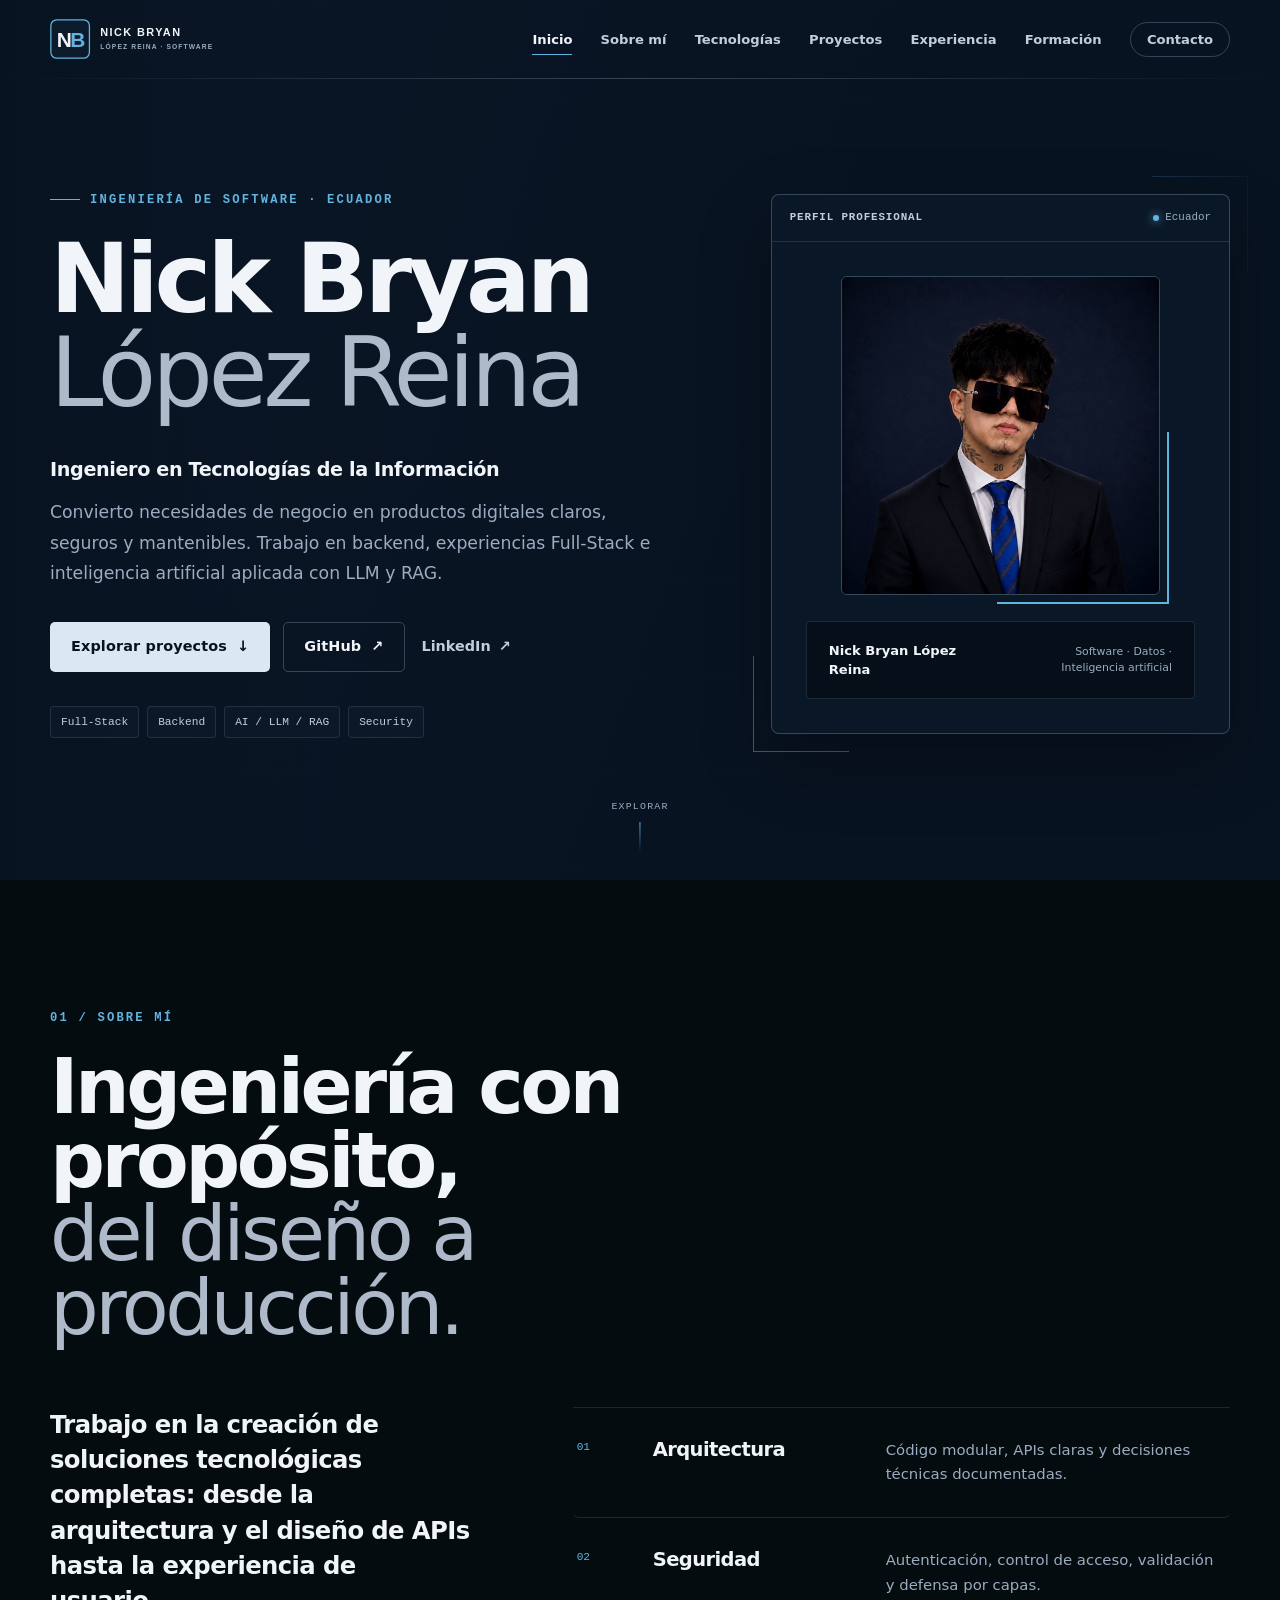
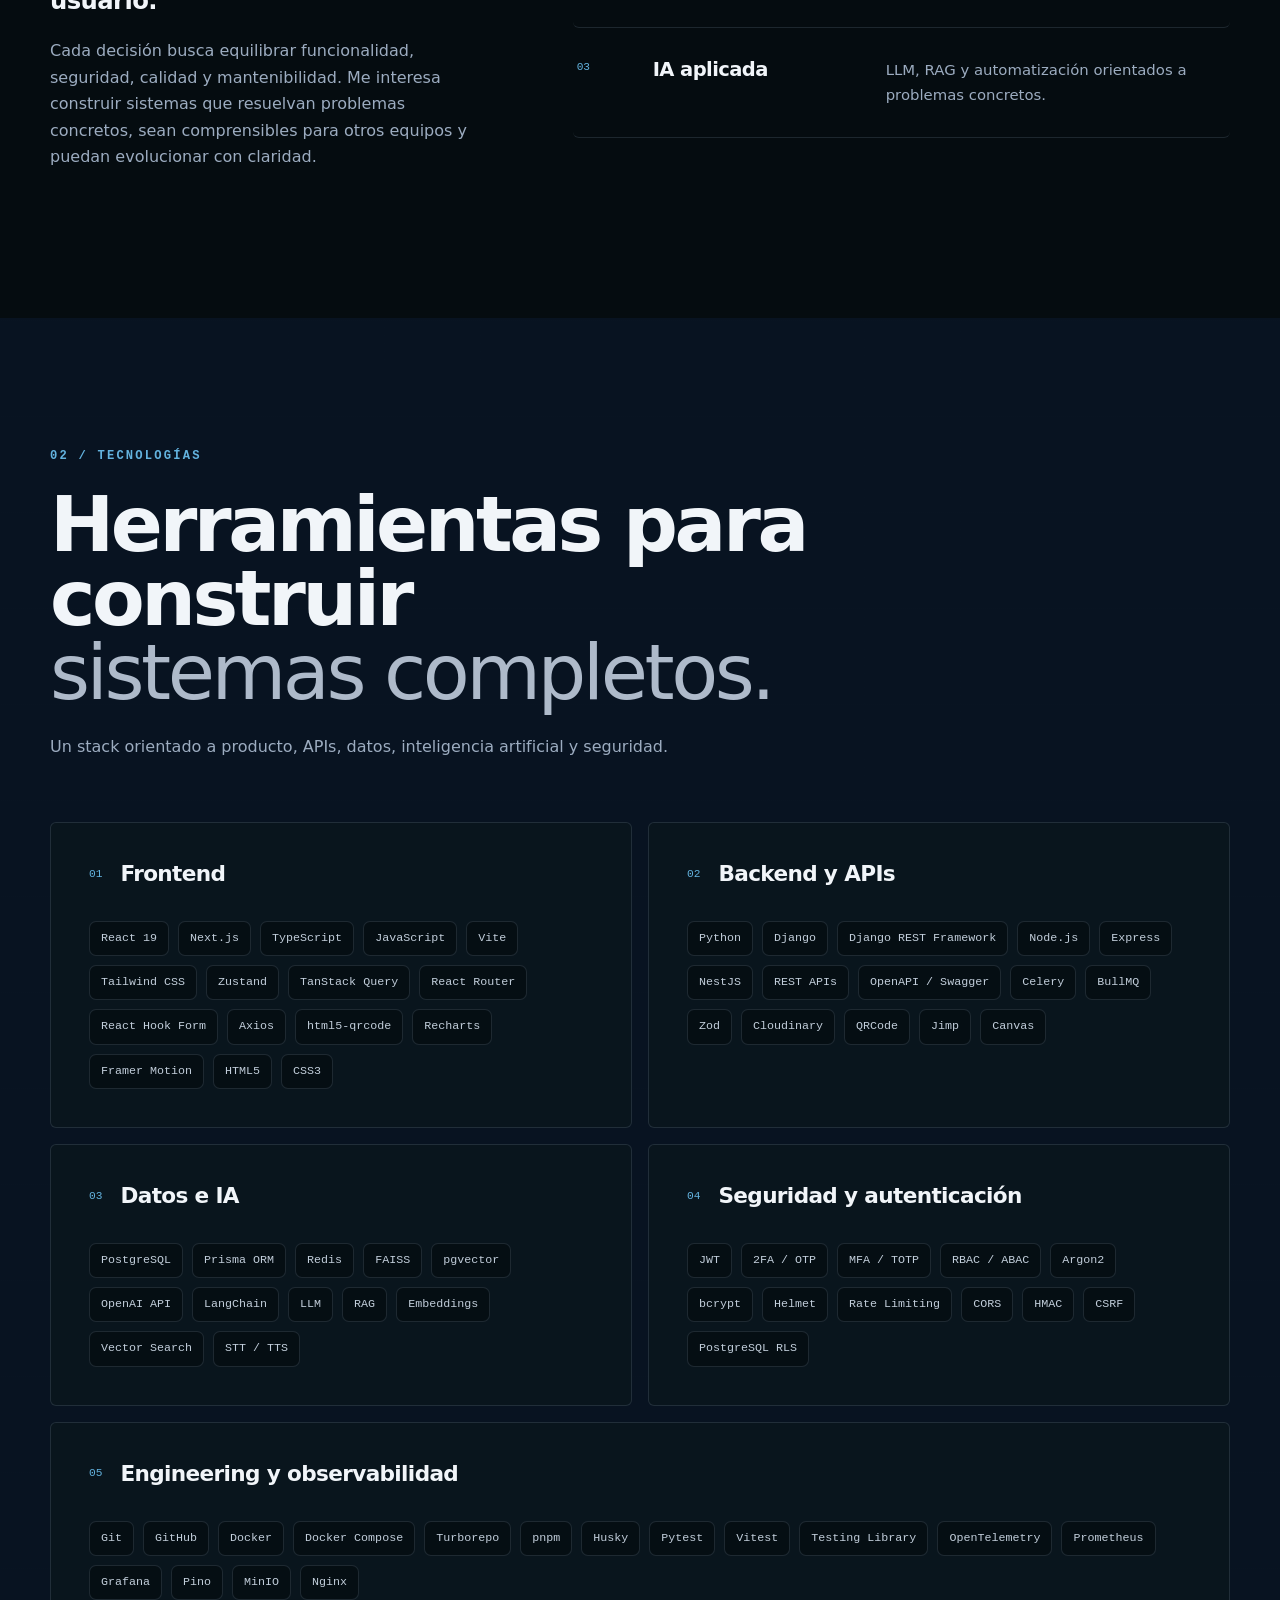
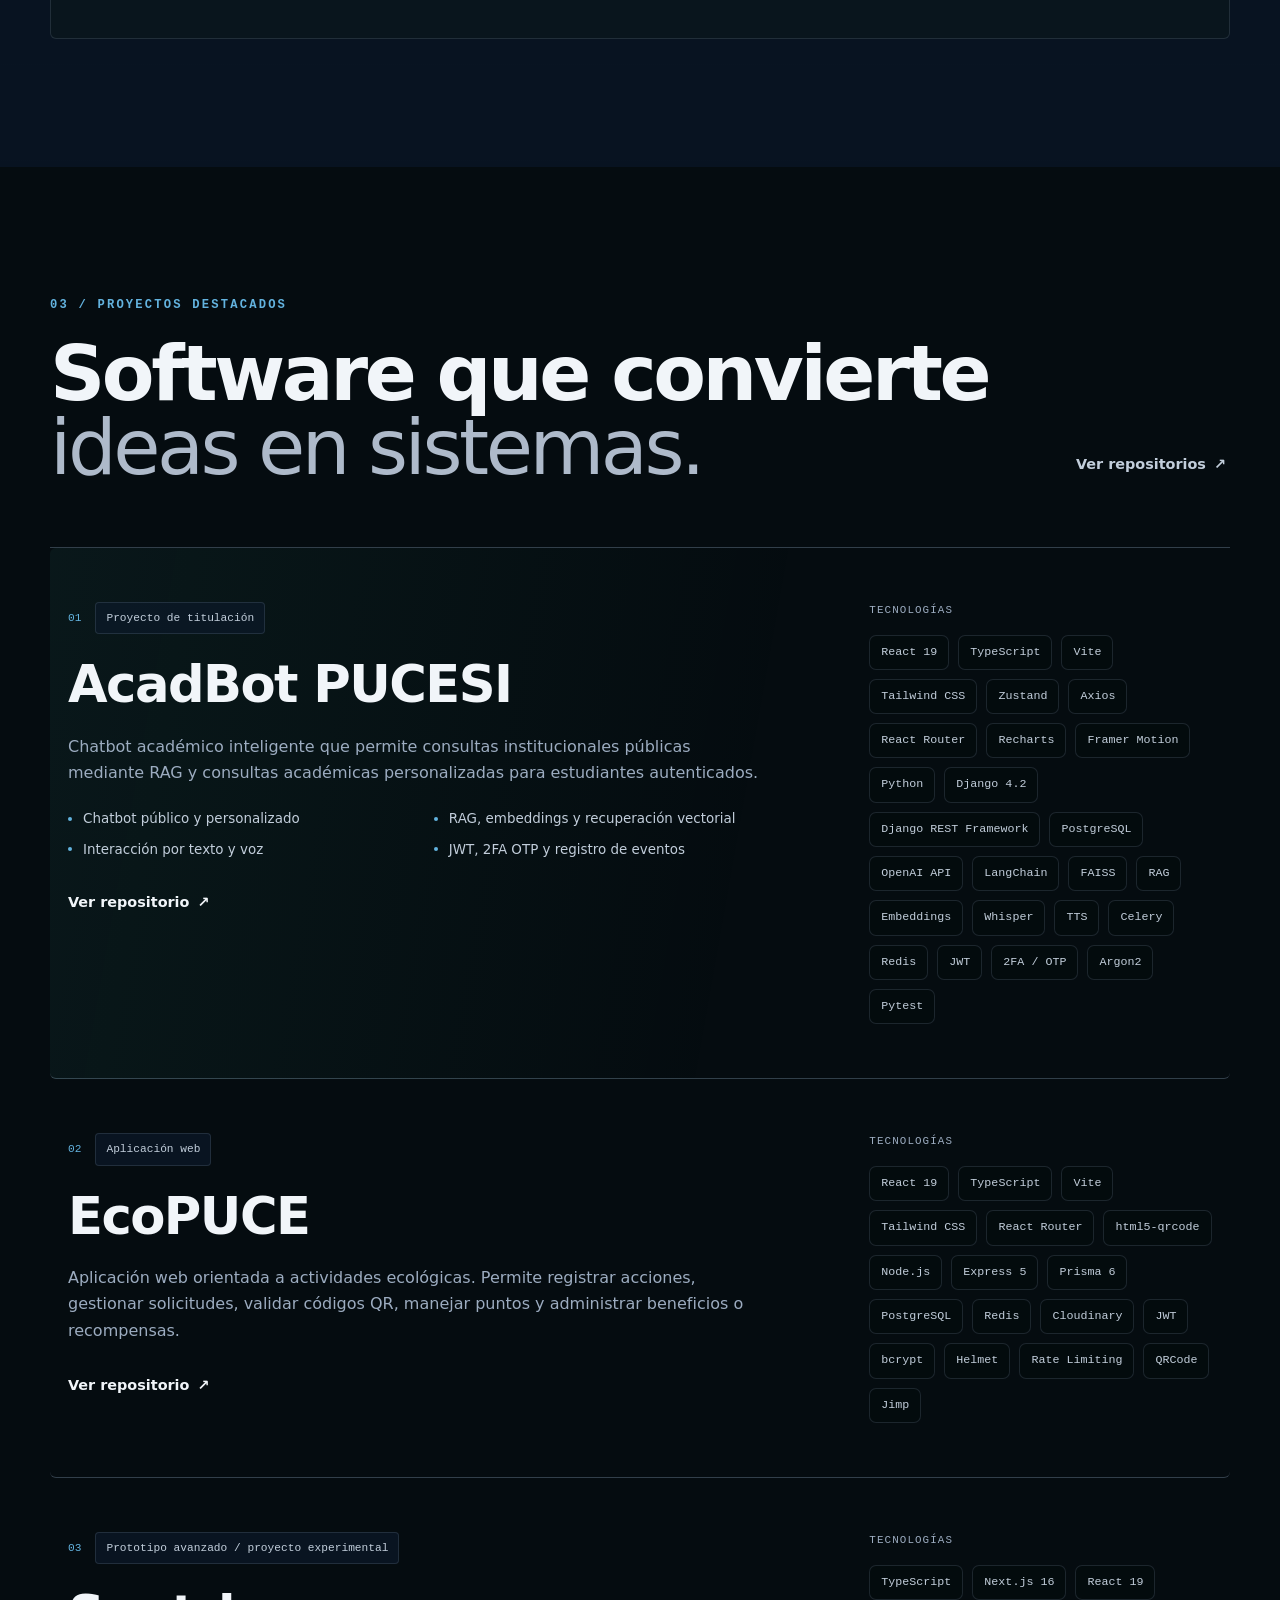
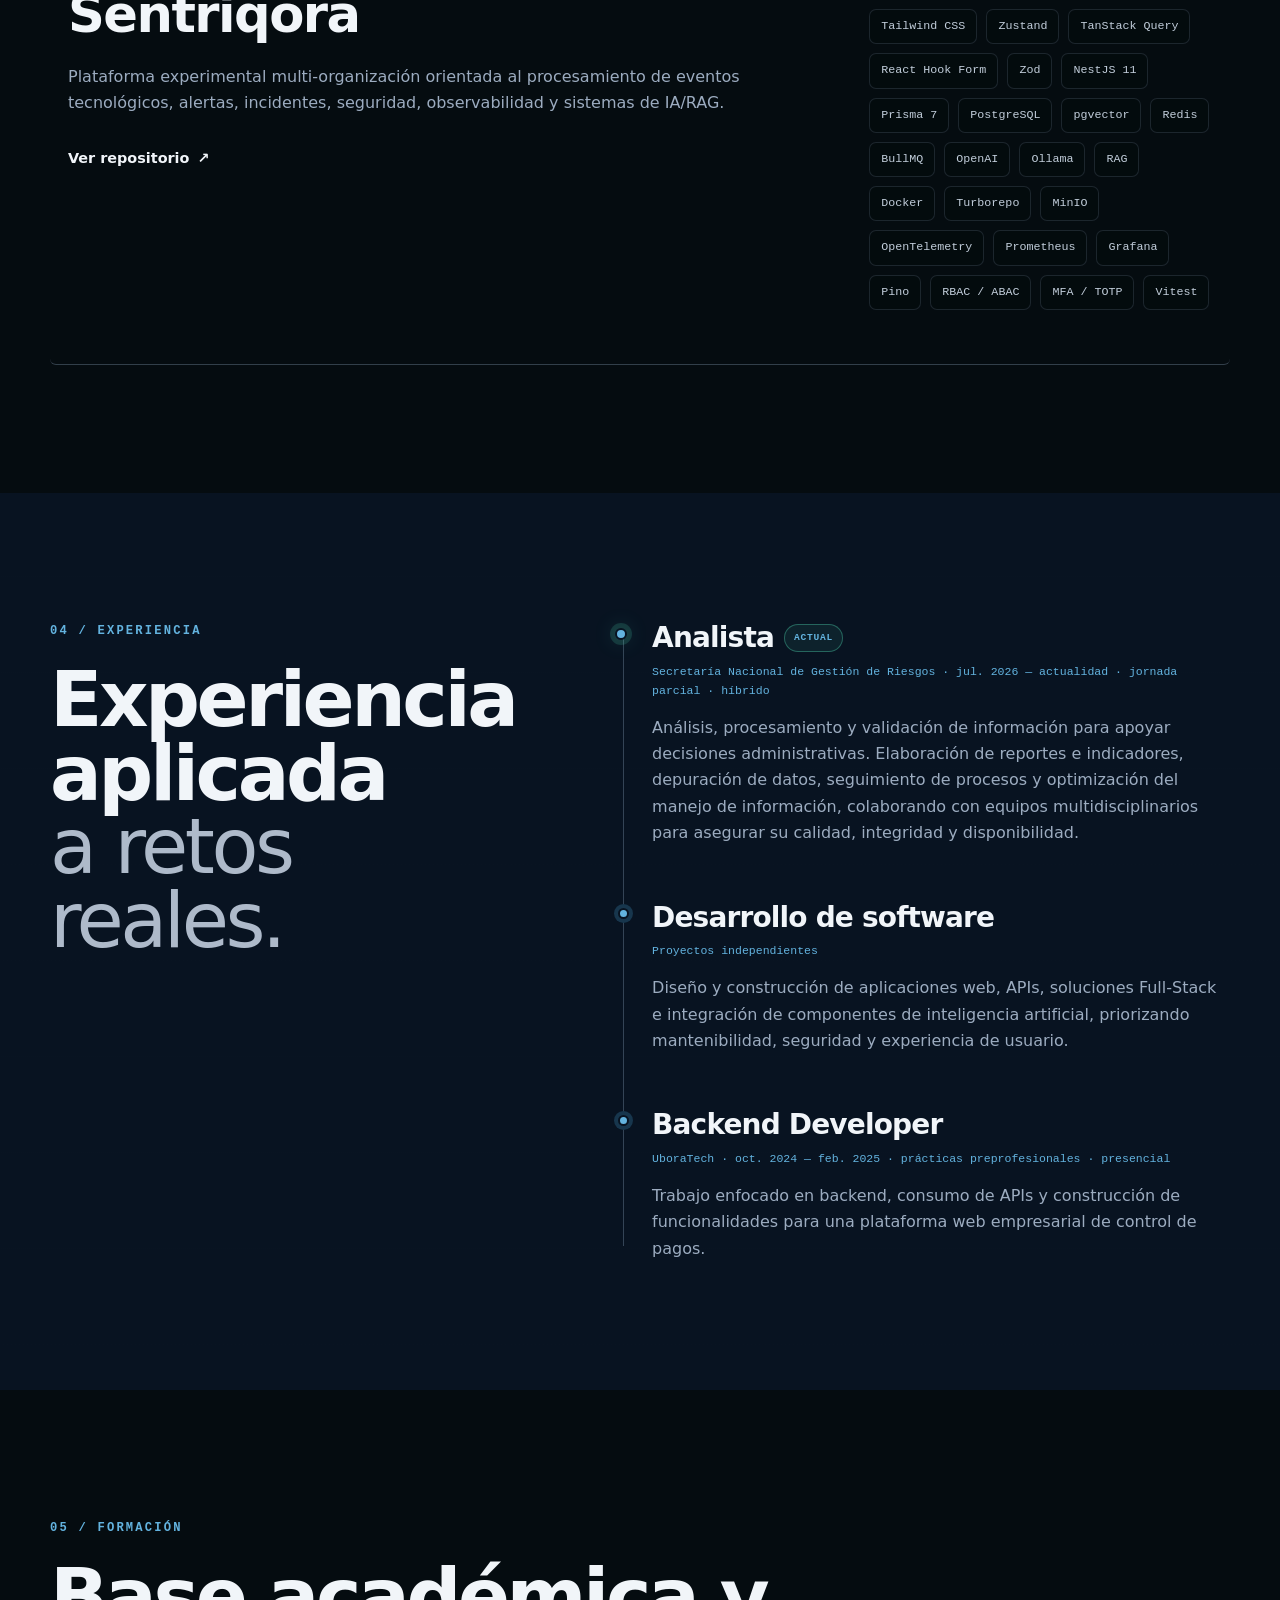
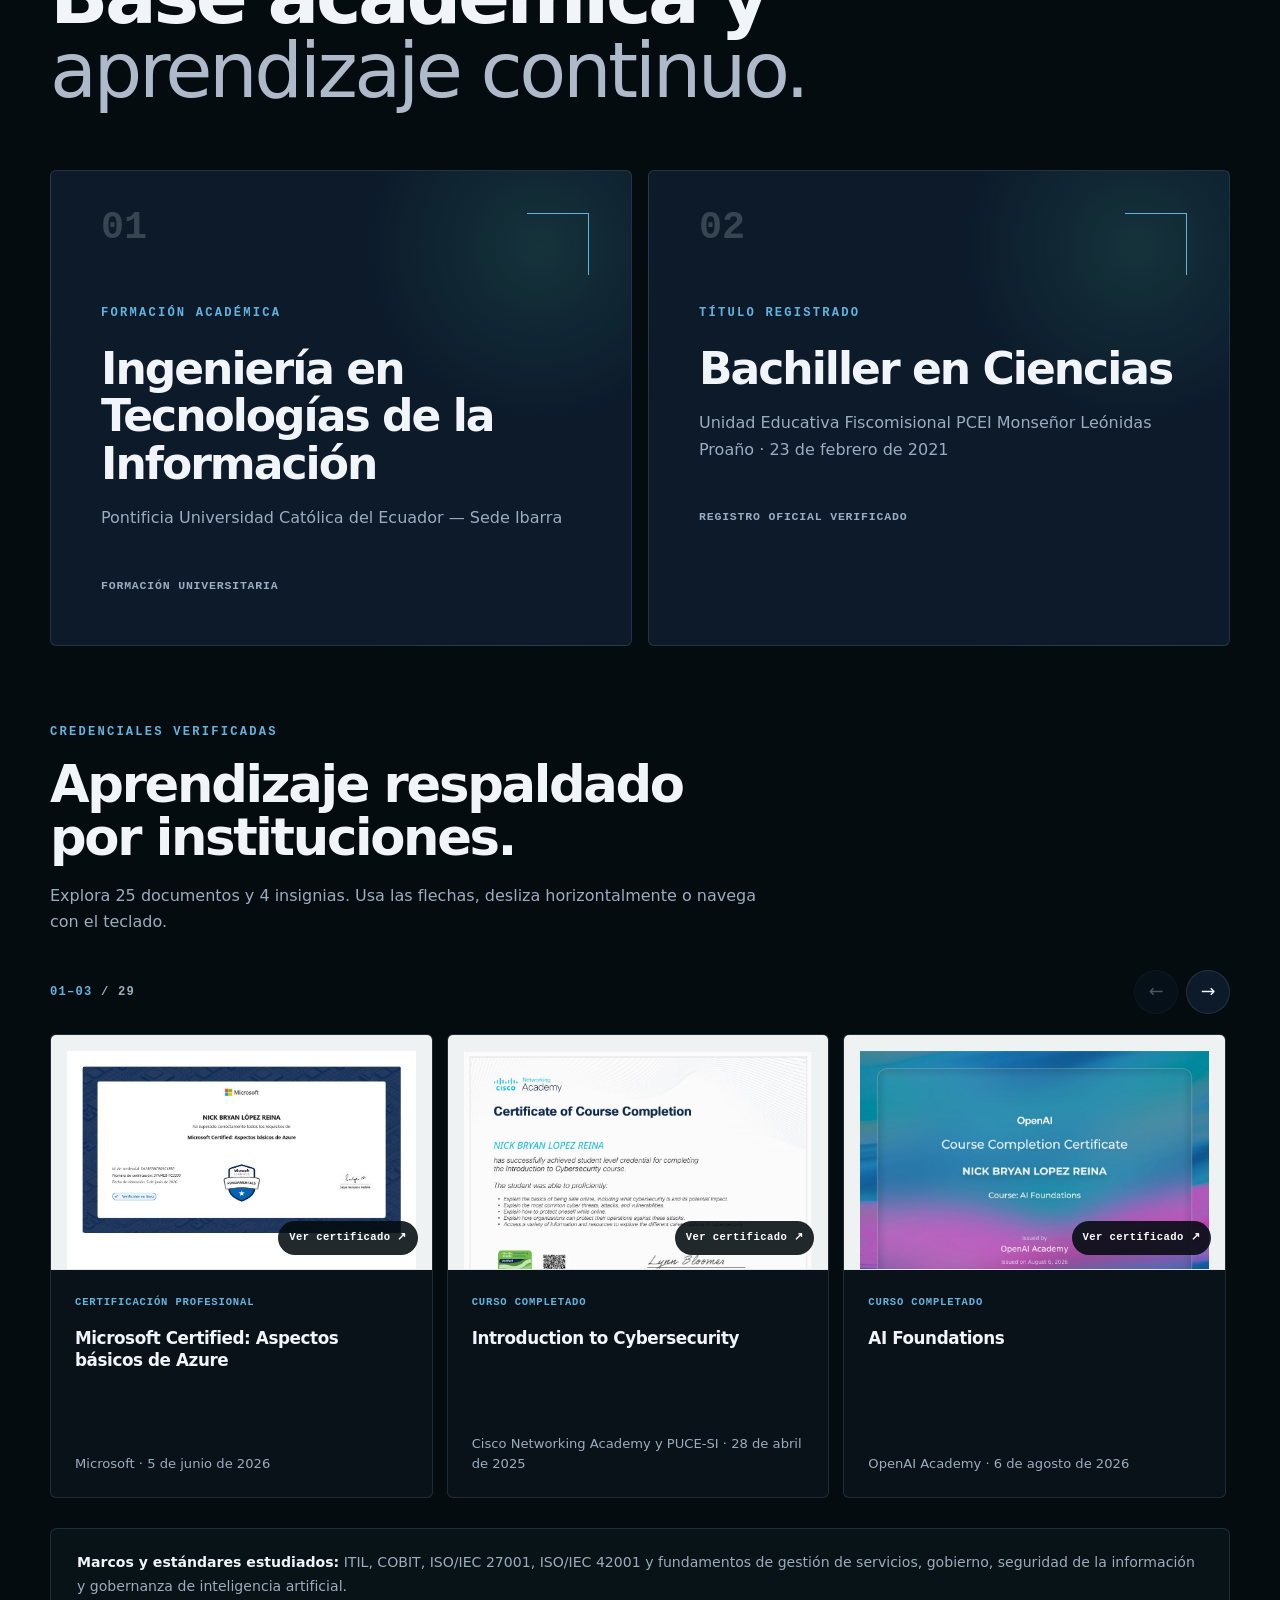
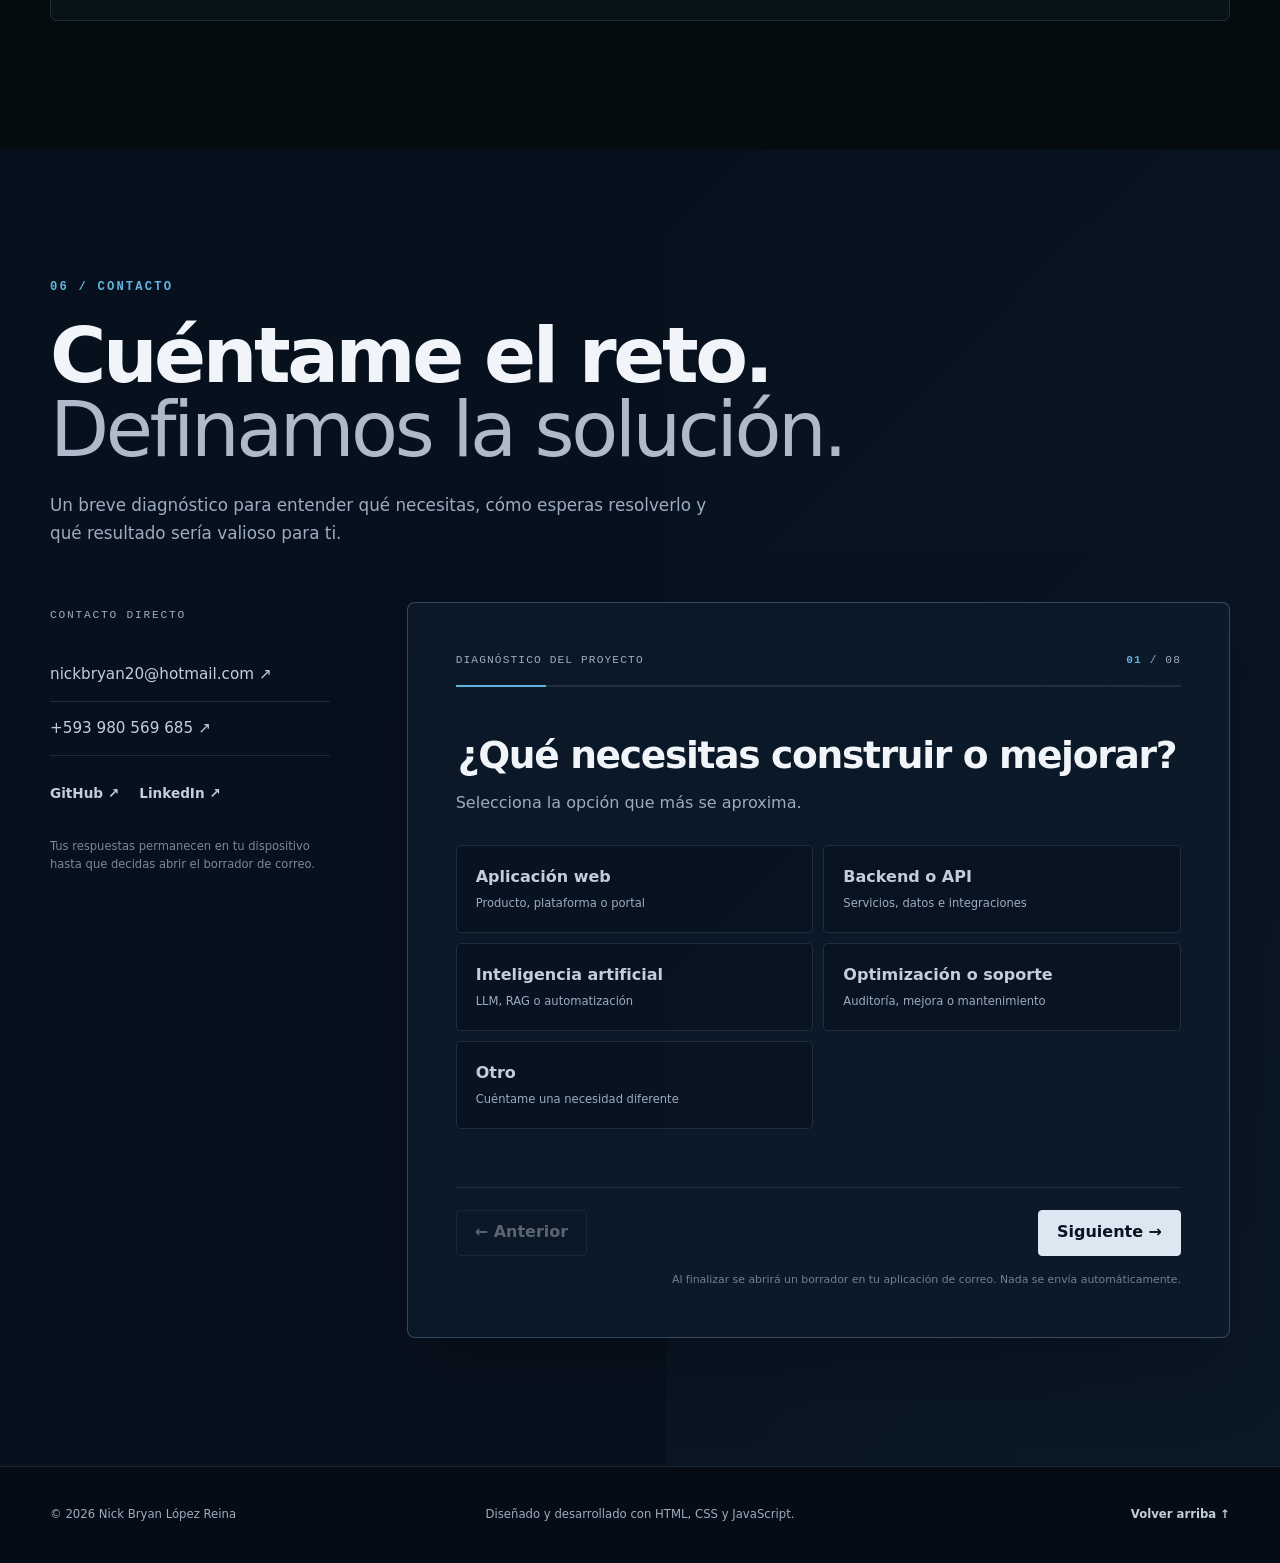
==== commit 87507286: "Retirar registro de título del portafolio" ====
--- a/index.html
+++ b/index.html
@@ -388,12 +388,12 @@
           <div class="credentials-heading reveal">
             <p class="section-index">Credenciales verificadas</p>
             <h3>Aprendizaje respaldado por instituciones.</h3>
-            <p>Explora 26 documentos y 4 insignias. Usa las flechas, desliza horizontalmente o navega con el teclado.</p>
+            <p>Explora 25 documentos y 4 insignias. Usa las flechas, desliza horizontalmente o navega con el teclado.</p>
           </div>
 
           <div class="credential-carousel reveal" data-credential-carousel aria-label="Carrusel de certificaciones, cursos e insignias">
             <div class="credential-carousel-toolbar">
-              <p class="credential-carousel-count" aria-live="polite"><span data-carousel-current>01</span> / <span data-carousel-total>30</span></p>
+              <p class="credential-carousel-count" aria-live="polite"><span data-carousel-current>01</span> / <span data-carousel-total>29</span></p>
               <div class="credential-carousel-controls" aria-label="Controles del carrusel">
                 <button type="button" data-carousel-prev aria-label="Ver credencial anterior">←</button>
                 <button type="button" data-carousel-next aria-label="Ver credencial siguiente">→</button>
@@ -499,13 +499,6 @@
                   <span>Ver certificado ↗</span>
                 </a>
                 <div class="credential-slide-body"><p>Curso completado · 1 hora</p><h4>AI Ethics</h4><span>DataCamp · 28 de agosto de 2026</span></div>
-              </article>
-              <article class="credential-slide">
-                <a class="credential-preview" href="certificados/titulo-ingenieria-tecnologias-informacion.pdf" target="_blank" rel="noopener noreferrer" aria-label="Abrir certificado Ingeniero en Tecnologías de la Información">
-                  <img src="certificados/previews/titulo-ingenieria-tecnologias-informacion.jpg" width="1000" height="707" loading="lazy" alt="Vista previa del certificado de registro de título en Ingeniería en Tecnologías de la Información">
-                  <span>Ver certificado ↗</span>
-                </a>
-                <div class="credential-slide-body"><p>Título de tercer nivel de grado</p><h4>Ingeniero en Tecnologías de la Información</h4><span>Pontificia Universidad Católica del Ecuador · MINEDEC · 8 de septiembre de 2026</span></div>
               </article>
               <article class="credential-slide">
                 <a class="credential-preview" href="certificados/sngr-sensibilizacion-temporada-lluviosa.pdf" target="_blank" rel="noopener noreferrer" aria-label="Abrir certificado Sensibilización pública en prevención del riesgo de desastres: Temporada lluviosa">
